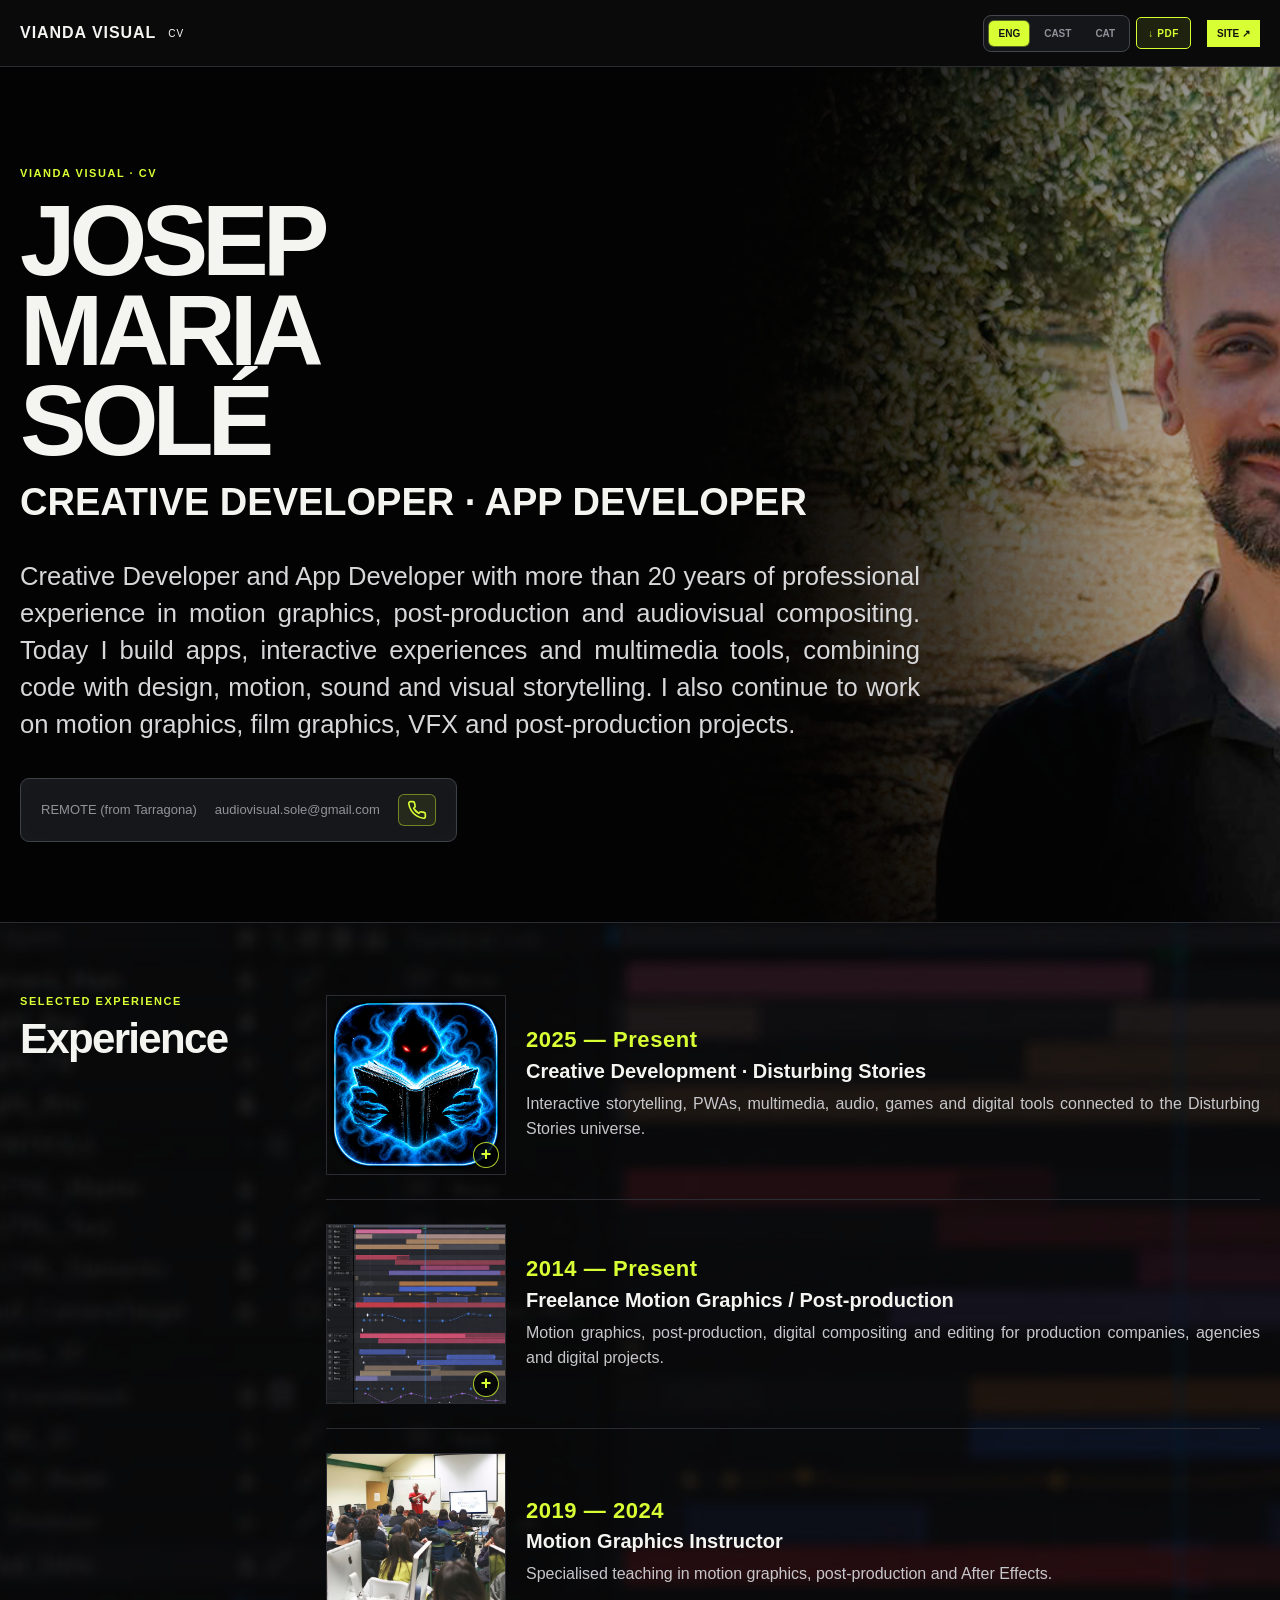
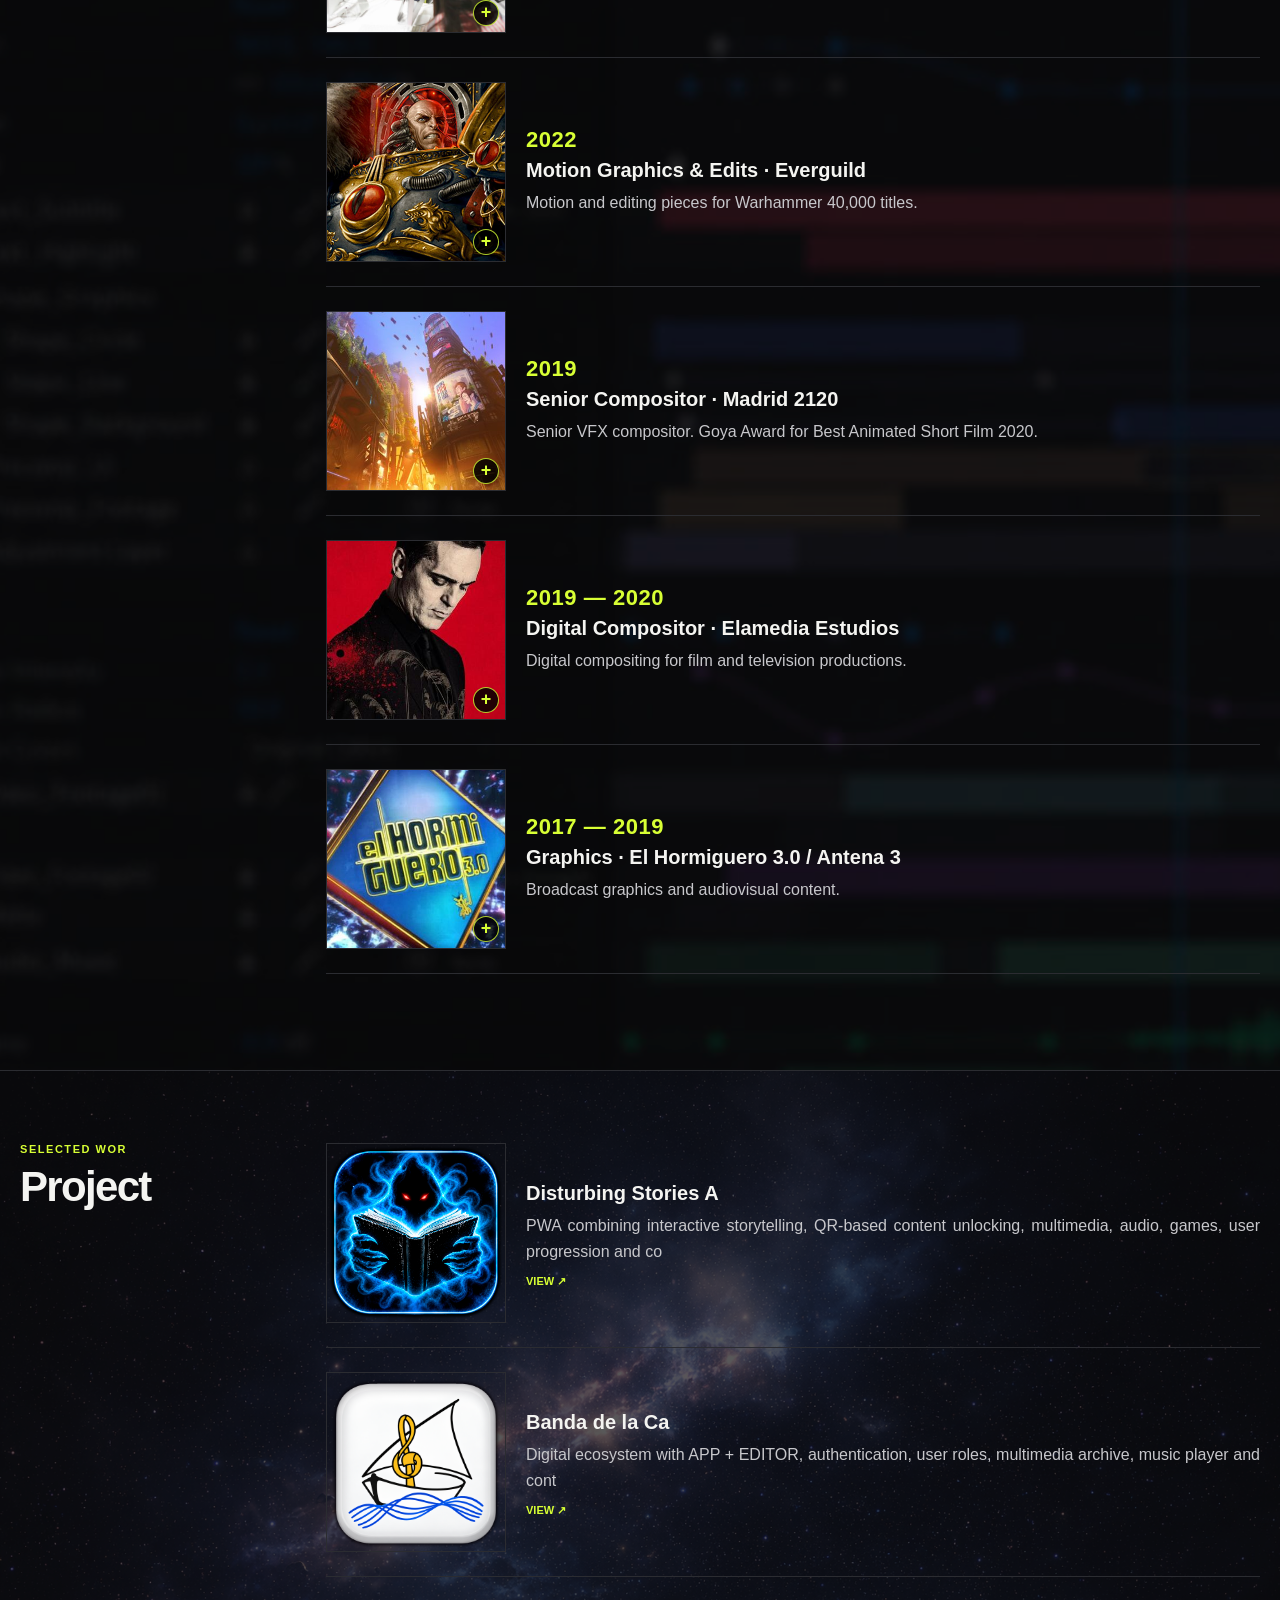
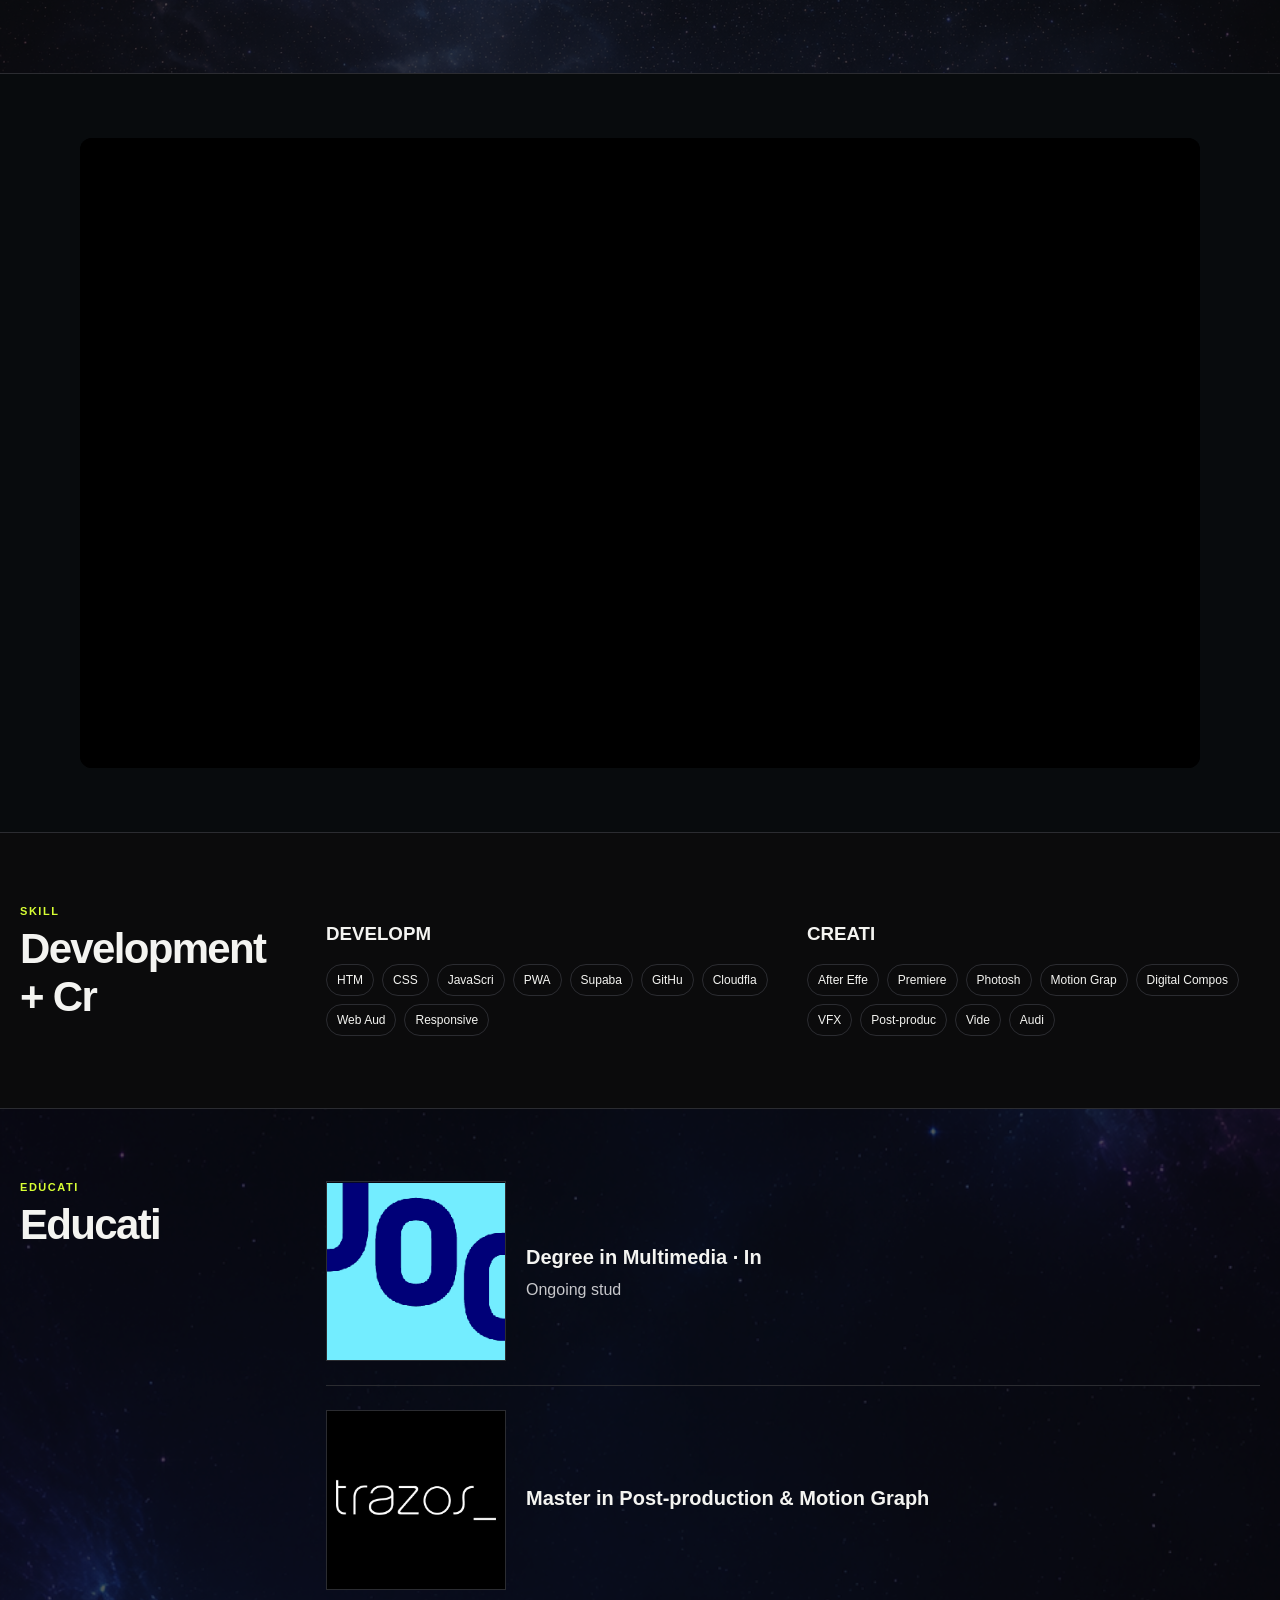
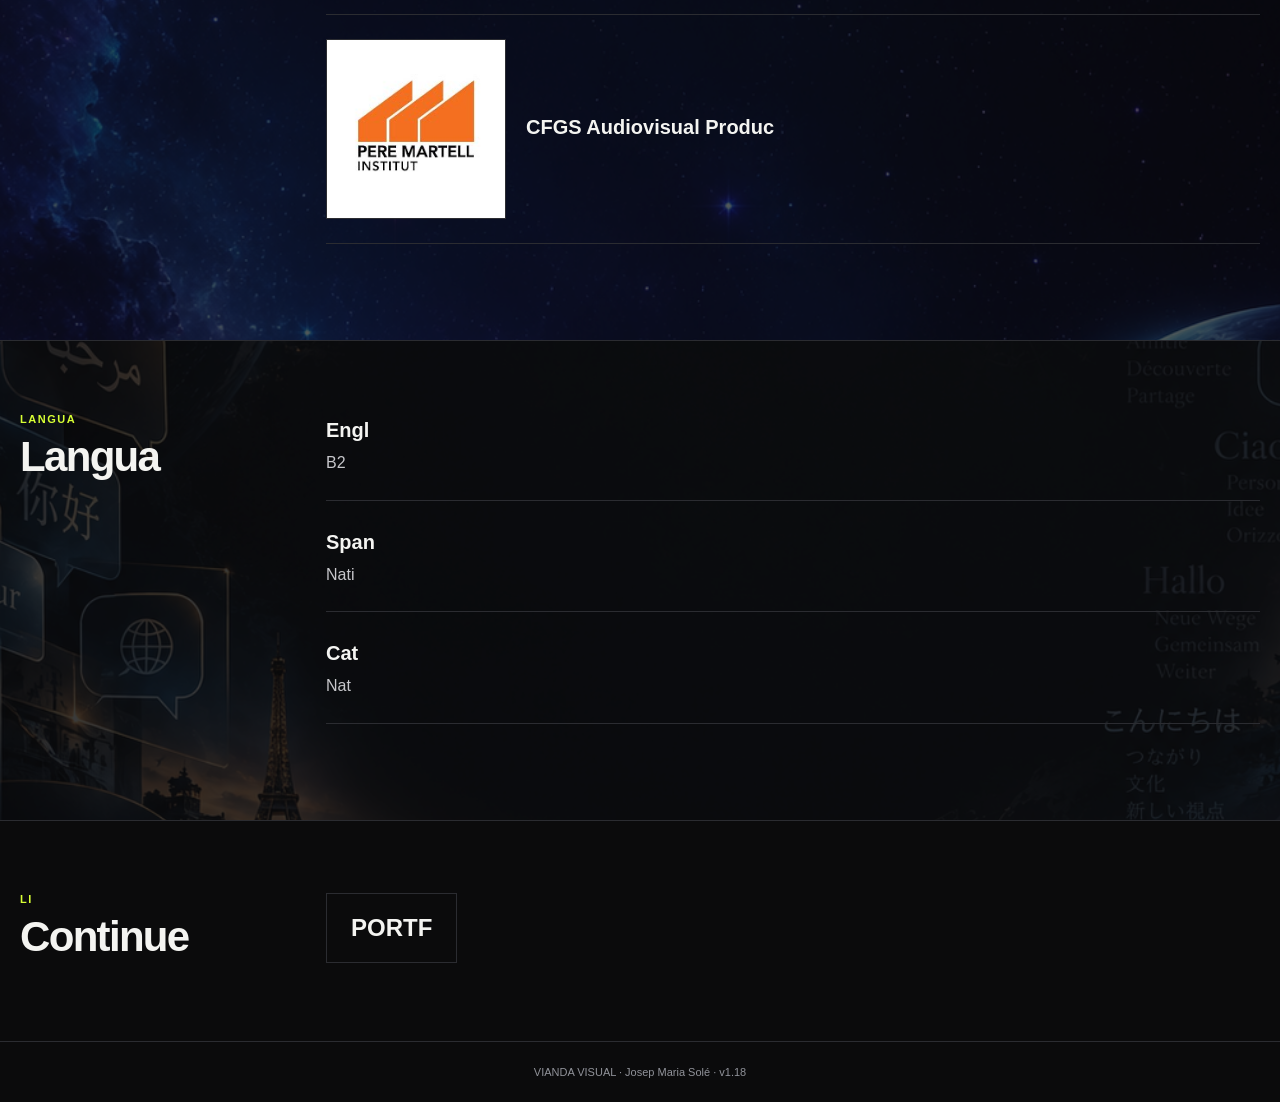
==== cv/index.html @ 43e627f5 "Publish VIANDA VISUAL v1.3" ====
<!doctype html>
<html lang="en">
<head>
<meta charset="utf-8"><meta name="viewport" content="width=device-width,initial-scale=1">
<link rel="icon" href="favicon.ico" type="image/x-icon">
<title>CV · Josep Maria Solé · Vianda Visual</title>
<meta name="robots" content="noindex,nofollow">
<link rel="stylesheet" href="styles.css?v=1.183">
<style>footer .wrap{text-align:center!important;justify-content:center!important;width:100%}</style></head>
<body>
<header><div class="wrap cvnav"><div class="cvbrand"><strong>VIANDA VISUAL</strong><span>CV</span></div>
<div class="cvnavright"><div class="langswitch" role="group" aria-label="CV language"><button data-lang="eng">ENG</button><button data-lang="cast">CAST</button><button data-lang="cat">CAT</button></div><button type="button" class="pdf-download" id="downloadPdf" aria-label="Download CV as PDF">↓ PDF</button><a href="../" class="portfolio-link" id="portfolioLink">SITE ↗</a></div></div></header>
<main id="cvroot"></main>
<footer><div class="wrap">VIANDA VISUAL · Josep Maria Solé · v1.18</div></footer>
<script>window.VV_PUBLIC_BUILD=true;window.VV_PUBLIC_PREFIX="../";window.VV_PUBLISHED_ASSETS={"vv-image-disturbing-stories-app": "media/vv-image-disturbing-stories-app.png", "vv-image-project-1790260152347": "media/vv-image-project-1790260152347.png", "vv-image-project-1790260160814": "media/vv-image-project-1790260160814.png", "vv-item-disturbing-player": "media/vv-item-disturbing-player.png", "vv-image-banda-de-la-cala": "media/vv-image-banda-de-la-cala.png", "vv-image-project-1790260161949": "media/vv-image-project-1790260161949.png", "vv-item-project-1790276486719": "media/vv-item-project-1790276486719.png", "vv-item-project-1790276487764": "media/vv-item-project-1790276487764.png", "vv-image-lab-01": "media/vv-image-lab-01.jpg", "vv-bg-projects": "media/vv-bg-projects.png", "vv-bg-lab": "media/vv-bg-lab.png", "vv-site-bg-audiovisual": "media/vv-site-bg-audiovisual.jpg", "vv-site-bg-about": "media/vv-site-bg-about.jpg", "vv-bg-skills": "media/vv-bg-skills.jpg", "vv-site-bg-contact": "media/vv-site-bg-contact.png", "vv-site-bg-home": "media/vv-site-bg-home.webm", "vv-item-cv-experience-1": "media/vv-item-cv-experience-1.png", "vv-cv-experience-loop-cv-experience-1": "media/vv-cv-experience-loop-cv-experience-1.webm", "vv-item-cv-experience-2": "media/vv-item-cv-experience-2.png", "vv-cv-experience-loop-cv-experience-2": "media/vv-cv-experience-loop-cv-experience-2.webm", "vv-item-cv-experience-3": "media/vv-item-cv-experience-3.jpg", "vv-cv-experience-loop-cv-experience-3": "media/vv-cv-experience-loop-cv-experience-3.webm", "vv-item-cv-experience-4": "media/vv-item-cv-experience-4.jpg", "vv-cv-experience-loop-cv-experience-4": "media/vv-cv-experience-loop-cv-experience-4.webm", "vv-item-cv-experience-5": "media/vv-item-cv-experience-5.jpg", "vv-cv-experience-loop-cv-experience-5": "media/vv-cv-experience-loop-cv-experience-5.webm", "vv-item-cv-experience-6": "media/vv-item-cv-experience-6.jpg", "vv-cv-experience-loop-cv-experience-6": "media/vv-cv-experience-loop-cv-experience-6.webm", "vv-item-cv-experience-7": "media/vv-item-cv-experience-7.jpg", "vv-cv-experience-loop-cv-experience-7": "media/vv-cv-experience-loop-cv-experience-7.webm", "vv-item-cv-projects-1": "media/vv-item-cv-projects-1.png", "vv-item-cv-projects-2": "media/vv-item-cv-projects-2.png", "vv-item-cv-education-1": "media/vv-item-cv-education-1.png", "vv-item-cv-education-2": "media/vv-item-cv-education-2.png", "vv-item-cv-education-3": "media/vv-item-cv-education-3.jpg", "vv-cv-bg-hero": "media/vv-cv-bg-hero.jpg", "vv-cv-bg-experience": "media/vv-cv-bg-experience.jpg", "vv-cv-bg-projects": "media/vv-cv-bg-projects.png", "vv-cv-bg-education": "media/vv-cv-bg-education.png", "vv-cv-bg-languages": "media/vv-cv-bg-languages.png", "vv-cv-bg-heroMobile": "media/vv-cv-bg-heroMobile.jpg"};</script>
<script src="../shared/app.js?v=1.16"></script>
<script src="../shared/phone-analytics.js?v=1.16"></script>
<script src="pdf-print.js?v=1.18"></script>
<script>

function vvNormalizeModel(d){
  d.backgrounds=d.backgrounds||{};
  d.cv=d.cv||{};
  d.cv.ui=d.cv.ui||{};
  d.cv.backgrounds=d.cv.backgrounds||{};
  d.cv.experience=d.cv.experience||[];
  d.cv.projects=d.cv.projects||[];
  d.cv.education=d.cv.education||[];
  d.cv.languages=d.cv.languages||[];
  d.cv.skills=d.cv.skills||{development:[],creative:[]};
  d.cv.links=d.cv.links||{};
  for(const sid of ['hero','heroMobile','experience','projects','skills','education','languages','links']){
    d.cv.backgrounds[sid]=d.cv.backgrounds[sid]||{image:'',imageAssetId:'',overlay:.68,posX:50,posY:50};
  }
  for(const sid of ['home','projects','lab','audiovisual','about','skills','contact']){
    d.backgrounds[sid]=d.backgrounds[sid]||{image:'',imageAssetId:'',overlay:.62,posX:50,posY:50};
  }
  for(const group of ['experience','projects','education','languages']){
    (d.cv[group]||[]).forEach((item,i)=>{
      item.id=item.id||`cv-${group}-${i+1}`;
      if(item.image==null)item.image='';
      if(item.imageAssetId==null)item.imageAssetId='';
      if(item.imagePosX==null)item.imagePosX=50;
      if(item.imagePosY==null)item.imagePosY=50;
      if(item.video==null)item.video='';
    });
  }
  return d;
}

(async()=>{
 const d=vvNormalizeModel(await vvLoad()), c=d.cv;
 let lang=vvPageLanguage();
 await vvPrepareBackgrounds(c.backgrounds||{});
 await vvPrepareShowreels(c.showreels||[]);
 for(const group of ['experience','projects','education','languages']) await vvPrepareMedia(c[group]||[]);
 for(const entry of c.experience){entry._loopSrc=await vvResolveAsset(entry.loopVideoAssetId, '');}
 const root=document.getElementById('cvroot');
 function T(v){return vvText(v,lang)}
 function orderedLanguages(){
   const list=[...(c.languages||[])];
   const expected={eng:['english','inglés','angles','anglès'],cast:['spanish','castellano','castellà','español'],cat:['catalan','catalán','català','catalan']};
   const wanted=expected[lang]||[];
   const normalize=v=>String(v||'').normalize('NFD').replace(/[\u0300-\u036f]/g,'').toLowerCase().trim();
   const index=list.findIndex(item=>{
     const names=typeof item.name==='object'?Object.values(item.name):[item.name];
     return names.some(name=>wanted.some(key=>normalize(name)===normalize(key)));
   });
   if(index>0)list.unshift(...list.splice(index,1));
   return list;
 }
 function itemMedia(x){
   const media=vvMedia(x,lang,'');
   const hasImage=!!(x._imageSrc||x.image);
   const video=x.video?`<a class="video-link" href="${vvEsc(x.video)}" target="_blank" rel="noopener">${vvEsc(T(c.ui.view_video))}</a>`:'';
   return hasImage?`<div class="cv-item-media">${media}${video}</div>`:(video?`<div class="cv-item-media empty-media">${video}</div>`:'');
 }
 function itemArticle(x,kind){
   const period=x.period?`<div class="period">${vvEsc(x.period)}</div>`:'';
   const level=x.level?`<p>${vvEsc(typeof x.level==='string'?x.level:T(x.level))}</p>`:'';
   const body=x.body&&T(x.body)?`<p>${vvEsc(T(x.body))}</p>`:'';
   const url=x.url?`<a class="inline-link" href="${vvEsc(x.url)}" target="_blank">${vvEsc(T(c.ui.view))}</a>`:'';
   if(kind==='experience-item'){
     const hasLoop=!!x._loopSrc;
     const icon=itemMedia(x);
     const toggle=hasLoop?`<button type="button" class="vv-experience-icon" aria-expanded="false" aria-label="${vvEsc(T(x.title||x.name))} · Toggle video" title="Show/hide video">${icon}</button>`:icon;
     return `<article class="cv-item vv-experience-item ${kind||''}"><div class="vv-experience-row">${toggle}<div class="cv-item-copy">${period}<h3>${vvEsc(T(x.title||x.name))}</h3>${body}${level}${url}</div></div>${hasLoop?`<div class="vv-experience-reveal"><div class="vv-experience-reveal-inner"><video playsinline muted loop preload="none" data-loop-src="${vvEsc(x._loopSrc)}" aria-label="${vvEsc(T(x.title||x.name))} video loop"></video></div></div>`:''}</article>`;
   }
   return `<article class="cv-item ${kind||''}">${itemMedia(x)}<div class="cv-item-copy">${period}<h3>${vvEsc(T(x.title||x.name))}</h3>${body}${level}${url}</div></article>`;
 }
 function section(id,bg,left,right){
   return `<section id="${id}">${vvSectionBackground(bg)}<div class="wrap grid section-content"><div>${left}</div><div>${right}</div></div></section>`;
 }
 let hasRendered=false;
 let phoneRevealed=false;
 const phoneLabels={eng:"Show phone number",cast:"Mostrar número de teléfono",cat:"Mostra el número de telèfon"};
 document.getElementById('downloadPdf').addEventListener('click',()=>{
   // Open synchronously to avoid popup blockers. The print document is built from
   // the very same model and language used for the live CV.
   const win=window.open('','_blank');
   if(!win){alert('Permite las ventanas emergentes para guardar tu CV como PDF.');return;}
   try{ vvOpenPrintableCV(win,c,lang); }catch(err){win.close();console.error(err);alert('No se pudo preparar el PDF: '+err.message);}
 });
 function render(){
   document.documentElement.lang=lang==='eng'?'en':lang==='cast'?'es':'ca';
   document.querySelectorAll('[data-lang]').forEach(b=>{const active=b.dataset.lang===lang;b.classList.toggle('active',active);b.setAttribute('aria-pressed',String(active));});
   document.getElementById('portfolioLink').textContent='SITE ↗';

   root.innerHTML=
   `<section class="hero"><div class="cv-hero-desktop-bg">${vvSectionBackground(c.backgrounds?.hero)}</div>${c.backgrounds?.heroMobile && (c.backgrounds.heroMobile._imageSrc||c.backgrounds.heroMobile.image)?`<div class="cv-hero-mobile-bg">${vvSectionBackground(c.backgrounds.heroMobile)}</div>`:""}<div class="wrap section-content">
      <div class="cv-kicker">VIANDA VISUAL · ${vvEsc(T(c.ui.cv_label))}</div>
      <h1>${vvEsc(c.profile.name)}</h1><div class="role">${vvEsc(T(c.profile.role))}</div>
      <p class="summary">${vvEsc(T(c.profile.summary))}</p>
      <div class="contactline contact-box"><span class="contact-location">${vvEsc(c.profile.location)}</span><a class="contact-email" href="mailto:${vvEsc(c.profile.email)}">${vvEsc(c.profile.email)}</a><button type="button" id="revealPhone" class="phone-reveal" aria-label="Show phone number" title="Show phone number"><svg class="vv-phone-icon" aria-hidden="true" viewBox="0 0 24 24" fill="none" stroke="currentColor" stroke-width="2" stroke-linecap="round" stroke-linejoin="round"><path d="M22 16.92v3a2 2 0 0 1-2.18 2A19.79 19.79 0 0 1 11.19 18.81a19.5 19.5 0 0 1-6-6A19.79 19.79 0 0 1 2.09 4.18 2 2 0 0 1 4.08 2h3a2 2 0 0 1 2 1.72c.12.96.34 1.91.65 2.81a2 2 0 0 1-.45 2.11L8.01 9.91a16 16 0 0 0 6.08 6.08l1.27-1.27a2 2 0 0 1 2.11-.45c.9.31 1.85.53 2.81.65A2 2 0 0 1 22 16.92Z"/></svg></button></div>
   </div></section>`+
   section('experience',c.backgrounds?.experience,
     `<div class="eyebrow">${vvEsc(T(c.ui.experience_eyebrow))}</div><h2>${vvEsc(T(c.ui.experience_title))}</h2>`,
     `<div class="timeline">${c.experience.map(x=>itemArticle(x,'experience-item')).join('')}</div>`)+
   section('projects',c.backgrounds?.projects,
     `<div class="eyebrow">${vvEsc(T(c.ui.projects_eyebrow))}</div><h2>${vvEsc(T(c.ui.projects_title))}</h2>`,
     `<div class="projectlist">${c.projects.map(x=>itemArticle(x,'project-item')).join('')}</div>`)+
   section('skills',c.backgrounds?.skills,
     `<div class="eyebrow">${vvEsc(T(c.ui.skills_eyebrow))}</div><h2>${vvEsc(T(c.ui.skills_title))}</h2>`,
     `<div class="skills"><div><h3>${vvEsc(T(c.ui.development))}</h3><div class="pills">${c.skills.development.map(x=>`<span>${vvEsc(T(x))}</span>`).join('')}</div></div>
      <div><h3>${vvEsc(T(c.ui.creative))}</h3><div class="pills">${c.skills.creative.map(x=>`<span>${vvEsc(T(x))}</span>`).join('')}</div></div></div>`)+
   section('education',c.backgrounds?.education,
     `<div class="eyebrow">${vvEsc(T(c.ui.education_eyebrow))}</div><h2>${vvEsc(T(c.ui.education_title))}</h2>`,
     `<div class="simplelist">${c.education.map(x=>itemArticle(x,'education-item')).join('')}</div>`)+
   section('languages',c.backgrounds?.languages,
     `<div class="eyebrow">${vvEsc(T(c.ui.languages_eyebrow))}</div><h2>${vvEsc(T(c.ui.languages_title))}</h2>`,
     `<div class="simplelist">${orderedLanguages().map(x=>itemArticle(x,'language-item')).join('')}</div>`)+
   section('links',c.backgrounds?.links,
     `<div class="eyebrow">${vvEsc(T(c.ui.links_eyebrow))}</div><h2>${vvEsc(T(c.ui.links_title))}</h2>`,
     `<div class="links"><a class="bottom-portfolio" href="../">${vvEsc(T(c.ui.portfolio))}</a>${Object.entries(c.links).filter(([k,v])=>k!=='portfolio'&&v).map(([k,v])=>`<a href="${vvEsc(v)}" target="_blank">${k.toUpperCase()} ↗</a>`).join('')}</div>`);
   for(const id of ['hero','experience','projects','skills','education','languages','links']){
     const anchor=id==='hero'?root.querySelector('.hero'):document.getElementById(id);
     if(anchor)anchor.insertAdjacentHTML('afterend',vvShowreelsAfter(c.showreels||[],id));
   }
   root.querySelectorAll('.vv-experience-icon').forEach(button=>{
     const article=button.closest('.vv-experience-item');
     const video=article.querySelector('.vv-experience-reveal video');
     button.addEventListener('click',()=>{
       const opened=article.classList.toggle('is-open');
       button.setAttribute('aria-expanded',String(opened));
       if(opened){
         if(!video.getAttribute('src'))video.src=video.dataset.loopSrc;
         video.play().catch(()=>{});
       }else{video.pause();video.currentTime=0;}
     });
   });
   const reveal=document.getElementById('revealPhone');
   if(reveal){
     if(phoneRevealed){reveal.textContent=c.profile.phone||'';reveal.classList.add('revealed');reveal.setAttribute('aria-label',c.profile.phone||'');}
     else {
       reveal.setAttribute('aria-label',phoneLabels[lang]);reveal.title=phoneLabels[lang];
       reveal.addEventListener('click',()=>{
         if(phoneRevealed)return;
         phoneRevealed=true;
         reveal.textContent=c.profile.phone||'';
         reveal.classList.add('revealed');
         reveal.setAttribute('aria-label',c.profile.phone||'');
         reveal.removeAttribute('title');
         vvPhoneTrackReveal();
       },{once:true});
     }
   }
   if(!hasRendered){hasRendered=true;vvTypeText(document.body);}
 }
 document.querySelectorAll('[data-lang]').forEach(b=>b.onclick=()=>{if(lang===b.dataset.lang)return;vvStopTyping();lang=b.dataset.lang;vvSetLang(lang);vvUpdateLanguageURL(lang);render()});
 window.addEventListener('popstate',()=>{const next=vvPageLanguage();if(next!==lang){vvStopTyping();lang=next;render()}});
 render();
})();
</script></body></html>
---- cv/styles.css ----
:root{--bg:#0b0b0c;--panel:#131416;--ink:#f4f4f1;--muted:#91939a;--line:#2b2c31;--accent:#d8ff34;--max:1160px}*{box-sizing:border-box}html{scroll-behavior:smooth}body{margin:0;background:var(--bg);color:var(--ink);font-family:Inter,Arial,sans-serif}a{color:inherit;text-decoration:none}.wrap{width:min(calc(100% - 40px),var(--max));margin:auto}header{position:sticky;top:0;z-index:20;background:rgba(11,11,12,.9);backdrop-filter:blur(12px);border-bottom:1px solid var(--line)}.cvnav{height:66px;display:flex;align-items:center;justify-content:space-between}.cvbrand{display:flex;gap:12px;align-items:center;letter-spacing:.06em}.cvbrand span{font-size:10px;color:#fff}.cvnavright,.langswitch{display:flex;align-items:center;gap:6px}.langswitch button{background:none;border:0;color:var(--muted);font-size:10px;font-weight:800;cursor:pointer}.langswitch button.active{color:#fff}.portfolio-link{margin-left:10px;background:var(--accent);color:#111;padding:8px 10px;font-size:10px;font-weight:900}.hero{padding:100px 0 80px;border-bottom:1px solid var(--line)}.cv-kicker,.eyebrow{color:var(--accent);font-size:11px;font-weight:800;letter-spacing:.14em}h1{font-size:clamp(48px,8vw,100px);line-height:.9;letter-spacing:-.06em;margin:16px 0}.role{font-size:clamp(20px,3vw,38px);font-weight:800}.summary{max-width:900px;font-size:clamp(18px,2vw,26px);line-height:1.45;color:#d7d7da;margin:34px 0}.contactline{display:flex;flex-wrap:wrap;gap:18px;color:var(--muted);font-size:13px}section{padding:72px 0;border-bottom:1px solid var(--line)}.grid{display:grid;grid-template-columns:.8fr 2fr;gap:50px}h2{font-size:42px;letter-spacing:-.04em;margin:8px 0}.timeline article,.projectlist article,.simplelist article{padding:0 0 24px;margin-bottom:24px;border-bottom:1px solid var(--line)}.period{color:var(--accent);font-size:11px;font-weight:800}.timeline h3,.projectlist h3,.simplelist h3{font-size:20px;margin:8px 0}.timeline p,.projectlist p,.simplelist p{color:#c7c7cb;line-height:1.6;margin:0}.skills{display:grid;grid-template-columns:1fr 1fr;gap:28px}.pills{display:flex;flex-wrap:wrap;gap:8px}.pills span{border:1px solid var(--line);padding:8px 10px;border-radius:999px;font-size:12px}.links{display:flex;gap:10px;flex-wrap:wrap}.links a{border:1px solid var(--line);padding:12px 14px;font-size:12px}.last{border-bottom:0}footer{padding:24px 0;color:var(--muted);font-size:11px}@media(max-width:760px){.wrap{width:min(calc(100% - 24px),var(--max))}.grid{grid-template-columns:1fr}.skills{grid-template-columns:1fr}.hero{padding:72px 0 52px}.cvbrand span{display:none}}

section{position:relative;isolation:isolate;overflow:hidden}
.section-content{position:relative;z-index:2}
.section-bg{position:absolute;inset:0;z-index:0;overflow:hidden;pointer-events:none}
.section-bg img{position:absolute;inset:0;width:100%;height:100%;object-fit:cover;display:block}
.section-bg-overlay{position:absolute;inset:0;display:block;background:#0b0b0c}
.cv-item{display:grid;grid-template-columns:minmax(110px,24%) 1fr;gap:20px;align-items:stretch;padding:0 0 24px;margin-bottom:24px;border-bottom:1px solid var(--line)}
.cv-item-media{position:relative;width:100%;min-width:0}
.cv-item-media>img,.cv-item-media>.media-placeholder{width:100%;aspect-ratio:1/1;height:auto;object-fit:cover;display:grid;place-items:center;background:#111;border:1px solid var(--line)}
.cv-item-media .video-link{display:block;margin-top:8px;padding:8px 10px;border:1px solid var(--line);font-size:10px;font-weight:800;text-align:center}
.cv-item-copy{min-width:0;align-self:center}
.cv-item-copy h3{margin-top:6px}
.cv-item-copy p{color:#c7c7cb;line-height:1.6}
.inline-link{display:inline-block;margin-top:10px;font-size:11px;font-weight:800;color:var(--accent)}
.empty-media{display:flex;align-items:flex-start}
.empty-media .video-link{width:100%;margin-top:0}
@media(max-width:760px){.cv-item{grid-template-columns:92px 1fr;gap:14px}.cv-item-media .video-link{font-size:9px;padding:6px}}

/* v0.23 wider CV content */
:root{--max:1480px}
.grid{grid-template-columns:minmax(190px,260px) minmax(0,1fr);gap:46px}
.grid>div:last-child{width:100%;min-width:0}
.timeline,.projectlist,.simplelist{width:100%}
.cv-item{width:100%;grid-template-columns:minmax(120px,180px) minmax(0,1fr)}
.cv-item-copy{width:100%;max-width:none}
.cv-item-media .vv-media-frame{width:100%;aspect-ratio:1/1;overflow:hidden;border:1px solid var(--line)}
.cv-item-media .vv-media-frame>img,.cv-item-media .vv-media-frame>.media-placeholder{width:100%;height:100%;object-fit:cover;display:grid;place-items:center}
.links .bottom-portfolio{font-size:24px;font-weight:900;padding:20px 24px}
[data-decode-bound="1"]{transition:opacity .15s ease}
@media(max-width:760px){
 .grid{grid-template-columns:1fr;gap:26px}
 .cv-item{grid-template-columns:96px minmax(0,1fr)}
 .links .bottom-portfolio{font-size:20px;padding:16px 20px}
}

/* v0.27 — CV contact strip and prose justification */
.contact-box{width:fit-content;max-width:100%;align-items:center;padding:15px 20px;border:1px solid #3c4248;border-radius:9px;background:rgba(24,27,31,.88);box-shadow:inset 0 0 20px rgba(255,255,255,.018)}
.contact-box span{overflow-wrap:anywhere}
.summary,.cv-item-copy p,.timeline p,.projectlist p,.simplelist p{text-align:justify;text-justify:inter-word;hyphens:auto}
@media(max-width:760px){.contact-box{width:100%;gap:12px;padding:13px 15px}}

/* v0.27: unmistakable selected locale, no animation */
.langswitch button.active,.langswitch button[aria-pressed="true"]{background:#d8ff34!important;color:#101318!important;border-radius:5px;font-weight:900;box-shadow:0 0 0 1px rgba(216,255,52,.35)}
.langswitch button:focus-visible{outline:2px solid #d8ff34;outline-offset:3px}

/* Preserve original-size CV hero asset; avoid filtered/downsampled CSS layers. */
.cvnavright .langswitch{display:flex;align-items:center;padding:5px;border:1px solid #43464c;border-radius:8px;background:rgba(22,24,28,.9)}
.cvnavright .langswitch button{padding:7px 9px;border-radius:5px}
.cvnavright .langswitch button.active{color:#101318}
.cvnavright{min-width:0;flex-wrap:wrap;justify-content:flex-end}
.cvnav{min-height:66px;height:auto;padding-top:8px;padding-bottom:8px;gap:12px}
.cvbrand{min-width:0;flex-wrap:wrap}
.cv-item-media img,.section-bg img{image-rendering:auto;backface-visibility:visible}
.hero .section-bg img{width:100%;height:100%;object-fit:cover;image-rendering:auto}

/* v1.2 */
.experience-item .period{font-size:22px;line-height:1.2;letter-spacing:.025em}
.phone-reveal{display:inline-flex;align-items:center;justify-content:center;min-height:32px;min-width:38px;border:1px solid rgba(216,255,52,.43);border-radius:6px;background:rgba(216,255,52,.08);color:var(--accent);padding:5px 8px;cursor:pointer;font-weight:800;font-size:13px;line-height:1.2}
.phone-reveal:hover,.phone-reveal:focus-visible{border-color:var(--accent);outline-offset:3px}
.phone-reveal.revealed{color:var(--ink);background:transparent;cursor:text;user-select:text}
.vv-phone-icon{height:20px;width:20px;flex:none}

/* v1.4 - PDF in header */
.pdf-download{border:1px solid #d8ff34;background:rgba(216,255,52,.10);color:#d8ff34;border-radius:5px;padding:8px 11px;min-height:32px;font:900 10px Inter,Arial,sans-serif;letter-spacing:.06em;cursor:pointer;white-space:nowrap}
.pdf-download:hover,.pdf-download:focus-visible{background:#d8ff34;color:#111;outline-offset:3px}
@media(max-width:760px){.pdf-download{padding:8px 9px}.portfolio-link{margin-left:0}}

/* v1.6: WebM decorative backgrounds */
.section-bg video{position:absolute;inset:0;width:100%;height:100%;object-fit:cover;pointer-events:none;display:block;}
@media(prefers-reduced-motion:reduce){.section-bg video{display:none;}}

/* v1.7: video-only sections; no titles or captions */
.vv-showreel-section{display:flex;justify-content:center;align-items:center;padding:clamp(22px,5vw,75px) 20px;min-height:auto!important;background:#080b0d}
.vv-showreel-box{width:min(100%,1120px);margin:auto;overflow:hidden;border-radius:12px;background:#000;line-height:0}
.vv-showreel-box video{width:100%;height:auto;aspect-ratio:16/9;object-fit:contain;display:block;background:#000}

/* v1.8 — Embedded YouTube showreels */
.vv-showreel-box iframe,.vv-showreel-box .vv-youtube-poster{display:block;width:100%;aspect-ratio:16/9;height:auto;border:0;background-color:#000}
.vv-showreel-box .vv-youtube-poster{cursor:pointer;background-size:cover;background-position:center;position:relative;padding:0}
.vv-youtube-play{display:grid;place-items:center;position:absolute;top:50%;left:50%;transform:translate(-50%,-50%);width:70px;height:49px;background:#e62117;color:white;border-radius:14px;font-size:25px;line-height:1;box-shadow:0 5px 18px #0008}
.vv-youtube-poster:hover .vv-youtube-play,.vv-youtube-poster:focus-visible .vv-youtube-play{background:#ff3329}


/* v1.10 — CV responsive refinements. Desktop styling intentionally unchanged. */
.cv-hero-desktop-bg,.cv-hero-mobile-bg{position:absolute;inset:0;pointer-events:none}
.cv-hero-mobile-bg{display:none}
@media(max-width:760px){
  .cv-hero-mobile-bg{display:block}
  .hero:has(.cv-hero-mobile-bg) .cv-hero-desktop-bg{display:none}
  .cvnav{display:flex;flex-direction:column;align-items:stretch;gap:8px;padding:10px 0 12px}
  .cvbrand{width:100%;justify-content:flex-start}
  .cvbrand strong{font-size:15px;letter-spacing:.025em;white-space:nowrap}
  .cvnavright{display:flex;flex-wrap:nowrap;align-items:stretch;justify-content:space-between;width:100%;gap:6px}
  .cvnavright .langswitch{flex:1 1 auto;min-width:0;justify-content:space-evenly;padding:3px;gap:1px}
  .cvnavright .langswitch button{padding:7px 5px;font-size:clamp(9px,2.5vw,12px);min-width:0}
  .pdf-download{flex:0 0 auto;padding:8px 9px;font-size:10px;min-height:36px}
  .portfolio-link{flex:0 0 auto;display:inline-flex;align-items:center;justify-content:center;margin:0;padding:8px 10px;font-size:11px;white-space:nowrap}
  .hero .role{font-size:clamp(10px,2.7vw,16px);letter-spacing:-.025em;line-height:1.25;white-space:nowrap}
  .hero .contact-box{display:flex;flex-wrap:nowrap;align-items:center;justify-content:space-between;gap:5px;width:100%;padding:11px 9px;font-size:clamp(8px,2.25vw,11px)}
  .hero .contact-box>span{white-space:nowrap;overflow:visible;overflow-wrap:normal;min-width:0}
  .hero .contact-box .phone-reveal{min-width:32px;min-height:32px;padding:5px;flex:0 0 auto}
  #languages .grid,#links .grid{text-align:center}
  #languages .grid>div,#links .grid>div{display:flex;flex-direction:column;align-items:center;width:100%}
  #languages .simplelist{width:100%}
  #languages .simplelist article{text-align:center}
  #languages .cv-item{justify-content:center;grid-template-columns:minmax(0,1fr);justify-items:center;gap:9px}
  #languages .cv-item-media{width:min(180px,70%)}
  #languages .cv-item-copy{text-align:center}
  #languages .cv-item-copy p{text-align:center}
  #links .links{justify-content:center;align-items:center;width:100%}
}

/* v1.11 — CV MOBILE only: centered brand and portrait crop, black hero background */
.contact-box .contact-email{color:inherit;text-decoration:none;white-space:nowrap}
.contact-box .contact-email:hover,.contact-box .contact-email:focus-visible{color:var(--accent);text-decoration:underline;text-underline-offset:3px}
@media(max-width:760px){
  .cvbrand{justify-content:center!important;text-align:center;width:100%}
  .cv-hero-desktop-bg{display:none!important}
  .hero{background:#000!important;isolation:isolate}
  .hero .wrap.section-content{position:relative;z-index:2}
  .hero .cv-hero-mobile-bg{display:block;position:absolute;inset:auto;right:5%;top:72px;width:35%;aspect-ratio:3/4;overflow:hidden;z-index:1;background:#000}
  .hero .cv-hero-mobile-bg .section-bg{position:absolute;inset:0;overflow:hidden}
  .hero .cv-hero-mobile-bg .section-bg img,
  .hero .cv-hero-mobile-bg .section-bg video{position:absolute;inset:0;width:100%;height:100%;object-fit:cover}
  .hero .contact-box .contact-email{flex:0 1 auto;min-width:0;overflow:hidden;text-overflow:ellipsis}
}


/* v1.12 — CV mobile composition; desktop remains unchanged */
@media(max-width:760px){
  /* Preserve author-defined hard line breaks, without HTML injection. */
  .hero h1{white-space:pre-line;overflow-wrap:break-word;max-width:100%;position:relative;z-index:2}
  .hero{padding-top:72px}
  /* Portrait aligned flush to the top/right edge directly below the sticky header. */
  .hero .cv-hero-mobile-bg{
    display:block;top:0;right:0;width:clamp(160px,39vw,290px);
    aspect-ratio:3/4;max-width:48%;z-index:1;
  }
  .hero .contact-box{
    display:grid;grid-template-columns:minmax(0,1fr) auto;
    grid-template-rows:auto auto;gap:6px 12px;align-items:center;
    padding:14px 15px;font-size:clamp(12px,3vw,15px);
  }
  .hero .contact-box>.contact-location{grid-column:1;grid-row:1;overflow-wrap:normal;white-space:normal}
  .hero .contact-box>.contact-email{grid-column:1;grid-row:2;white-space:normal;overflow-wrap:anywhere;overflow:visible;text-overflow:clip}
  .hero .contact-box>.phone-reveal{
    grid-column:2;grid-row:1 / span 2;align-self:stretch;
    min-height:62px;min-width:58px;padding:10px;
  }
  .hero .contact-box .vv-phone-icon{width:25px;height:25px}
  #projects .grid>div:first-child,#experience .grid>div:first-child{text-align:center;align-items:center}
  #skills .grid>div,#education .grid>div{text-align:center}
  #skills .skills{justify-items:center;text-align:center;width:100%}
  #skills .skills>div{width:100%;display:flex;flex-direction:column;align-items:center}
  #skills .pills{justify-content:center;width:100%}
  #education .simplelist{width:100%}
  #education .cv-item{justify-content:center;justify-items:center;grid-template-columns:1fr;text-align:center}
  #education .cv-item-media{max-width:180px}
  #education .cv-item-copy{text-align:center}
  #education .cv-item-copy p{text-align:center}
}

.hero h1{white-space:pre-line}


/* v1.13 — integrated animation set + mobile hero background update */
@keyframes vvGlitchLoop{
  0%,82%,100%{transform:translate3d(0,0,0);filter:none;opacity:1}
  83%{transform:translate3d(1px,-1px,0) skewX(.4deg);filter:hue-rotate(8deg) saturate(1.08)}
  84%{transform:translate3d(-2px,1px,0) skewX(-.7deg);filter:hue-rotate(-10deg) contrast(1.04)}
  85%{transform:translate3d(2px,0,0) skewX(.8deg);filter:brightness(1.12)}
  86%{transform:translate3d(-1px,0,0) skewX(-.35deg);filter:none}
}
@keyframes vvChromaLoop{
  0%,100%{text-shadow:0 0 0 rgba(0,255,255,0),0 0 0 rgba(255,0,110,0)}
  25%{text-shadow:.02em 0 0 rgba(0,240,255,.20),-.02em 0 0 rgba(255,0,110,.18)}
  50%{text-shadow:-.03em 0 0 rgba(0,240,255,.26),.03em 0 0 rgba(255,0,110,.22)}
  75%{text-shadow:.01em 0 0 rgba(0,240,255,.14),-.01em 0 0 rgba(255,0,110,.14)}
}
@keyframes vvSliceLoop{
  0%,86%,100%{transform:translate3d(0,0,0);clip-path:inset(0 0 0 0)}
  88%{transform:translate3d(1px,0,0);clip-path:inset(0 0 36% 0)}
  90%{transform:translate3d(-1px,0,0);clip-path:inset(24% 0 0 0)}
  92%{transform:translate3d(0,1px,0);clip-path:inset(0 0 0 0)}
}
.cvbrand strong{display:inline-block;animation:vvGlitchLoop 2s infinite steps(1,end);transform-origin:center}
.cv-kicker,h1,h2,h3,.role{animation:vvChromaLoop 2.5s infinite linear}
@media (prefers-reduced-motion:reduce){.cvbrand strong,.cv-kicker,h1,h2,h3,.role,.phone-reveal,.bottom-portfolio,.links a,.cv-item-media .vv-media-frame,.cv-item-media>img{animation:none!important}}

@media(max-width:760px){
  /* Use the mobile hero image across the whole profile area, like the marked zone. */
  .hero{background:#000!important;position:relative;overflow:hidden}
  .hero .cv-hero-mobile-bg{display:block!important;position:absolute;inset:0!important;top:0!important;right:0!important;width:100%!important;max-width:none!important;aspect-ratio:auto!important;z-index:1;background:#000}
  .hero .cv-hero-mobile-bg .section-bg,
  .hero .cv-hero-mobile-bg .section-bg img,
  .hero .cv-hero-mobile-bg .section-bg video{position:absolute;inset:0;width:100%;height:100%;object-fit:cover}
  .hero .wrap.section-content{position:relative;z-index:2}
}

/* v1.15 — experience icon-only reveal; videos load only on interaction */
.vv-experience-item{display:block;width:100%}
.vv-experience-row{display:grid;grid-template-columns:minmax(120px,180px) minmax(0,1fr);gap:20px;align-items:stretch}
.vv-experience-icon{display:block;width:100%;min-width:0;border:0;background:none;color:inherit;cursor:pointer;padding:0;text-align:left;position:relative;align-self:start}
.vv-experience-icon .cv-item-media{width:100%}
.vv-experience-icon .cv-item-media .vv-media-frame{width:100%}
.vv-experience-icon:focus-visible{outline:3px solid var(--accent);outline-offset:3px}
.vv-experience-icon:after{content:'+';position:absolute;bottom:7px;right:7px;border-radius:50%;border:1px solid rgba(216,255,52,.8);background:rgba(0,0,0,.83);color:var(--accent);width:24px;height:24px;display:grid;place-items:center;font:700 18px Arial;pointer-events:none}
.vv-experience-item.is-open .vv-experience-icon:after{content:'−'}
.vv-experience-reveal{display:grid;grid-template-rows:0fr;opacity:0;visibility:hidden;transition:grid-template-rows .42s cubic-bezier(.2,.75,.25,1),opacity .32s,visibility .42s}
.vv-experience-item.is-open .vv-experience-reveal{grid-template-rows:1fr;opacity:1;visibility:visible}
.vv-experience-reveal-inner{overflow:hidden;min-height:0;width:min(100%,360px);}
.vv-experience-reveal video{display:block;width:100%;height:auto;aspect-ratio:16/9;object-fit:contain;background:#000;margin-top:14px;border:1px solid var(--line);border-radius:6px}
@media(max-width:760px){
 .vv-experience-row{grid-template-columns:96px minmax(0,1fr);gap:14px}
 .vv-experience-reveal-inner{width:100%;max-width:none}
 .vv-experience-reveal video{margin-top:12px}
}
@media(prefers-reduced-motion:reduce){.vv-experience-reveal{transition:none}}
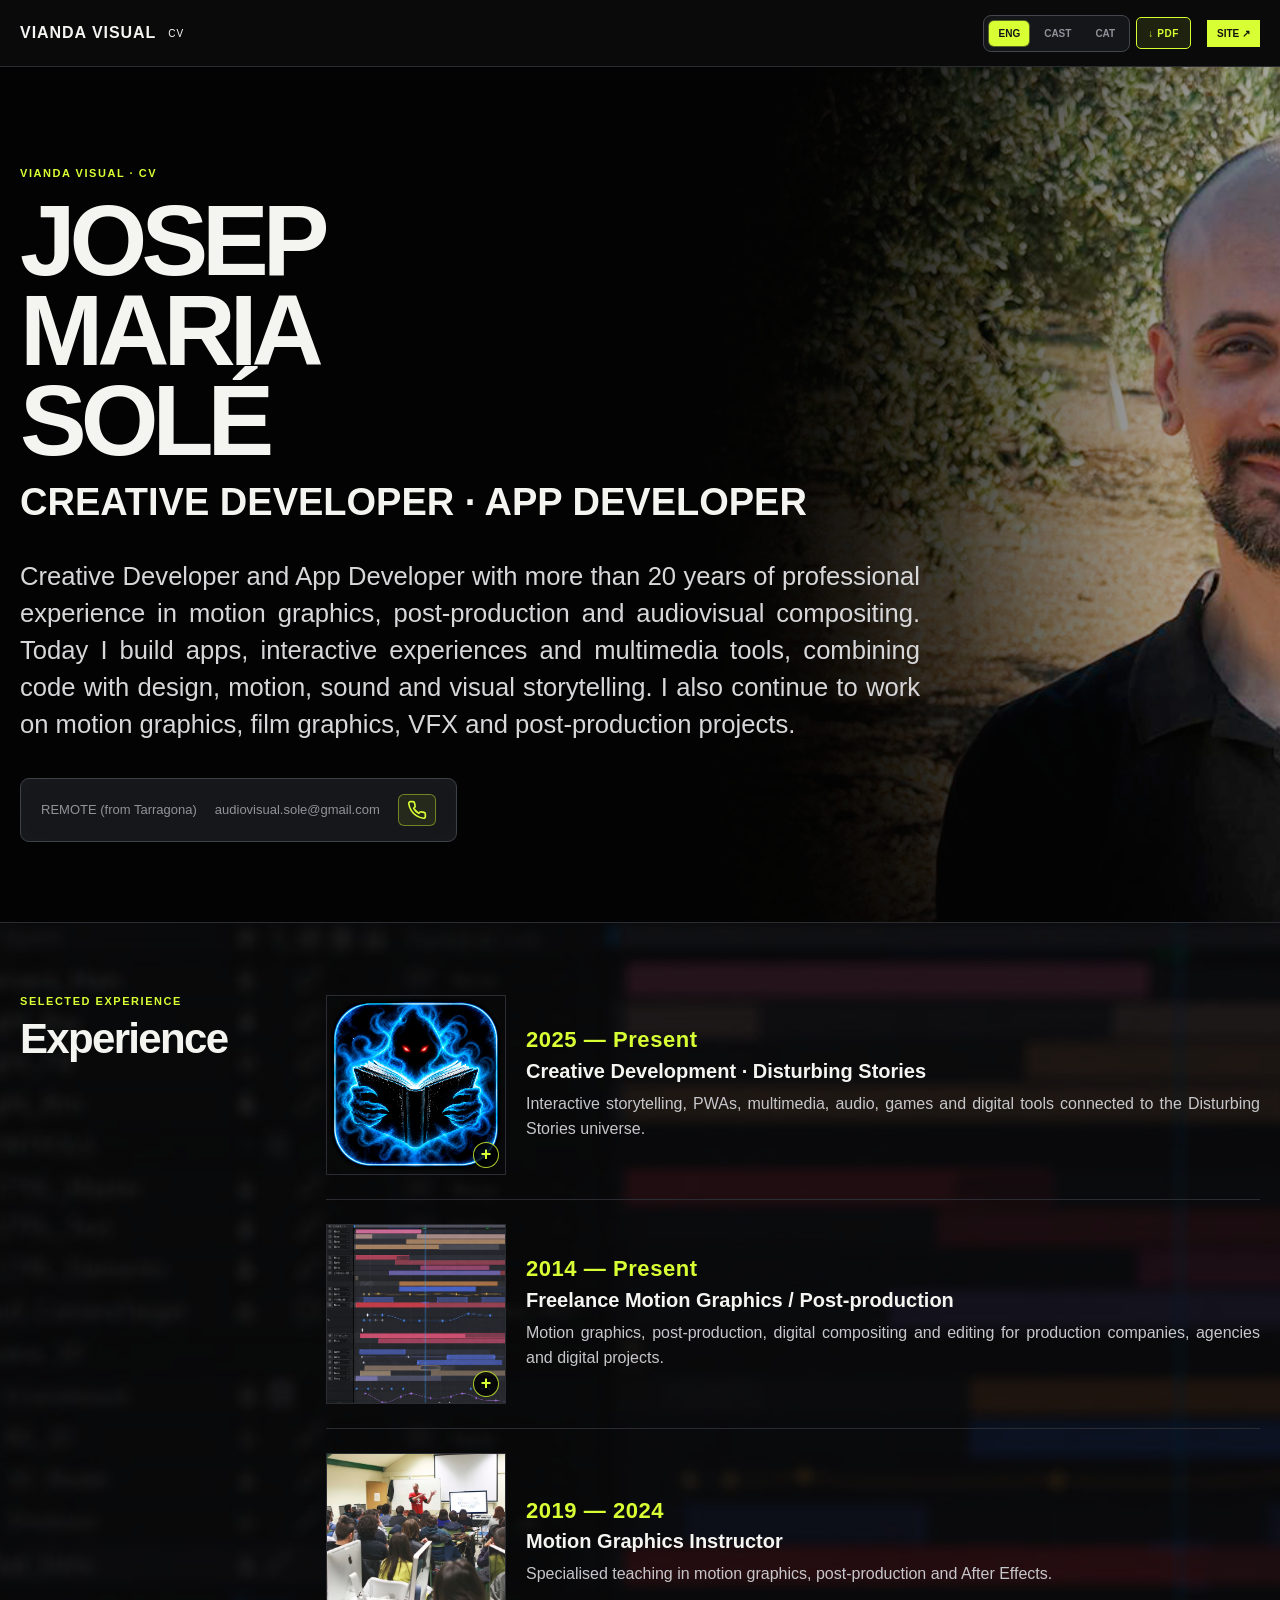
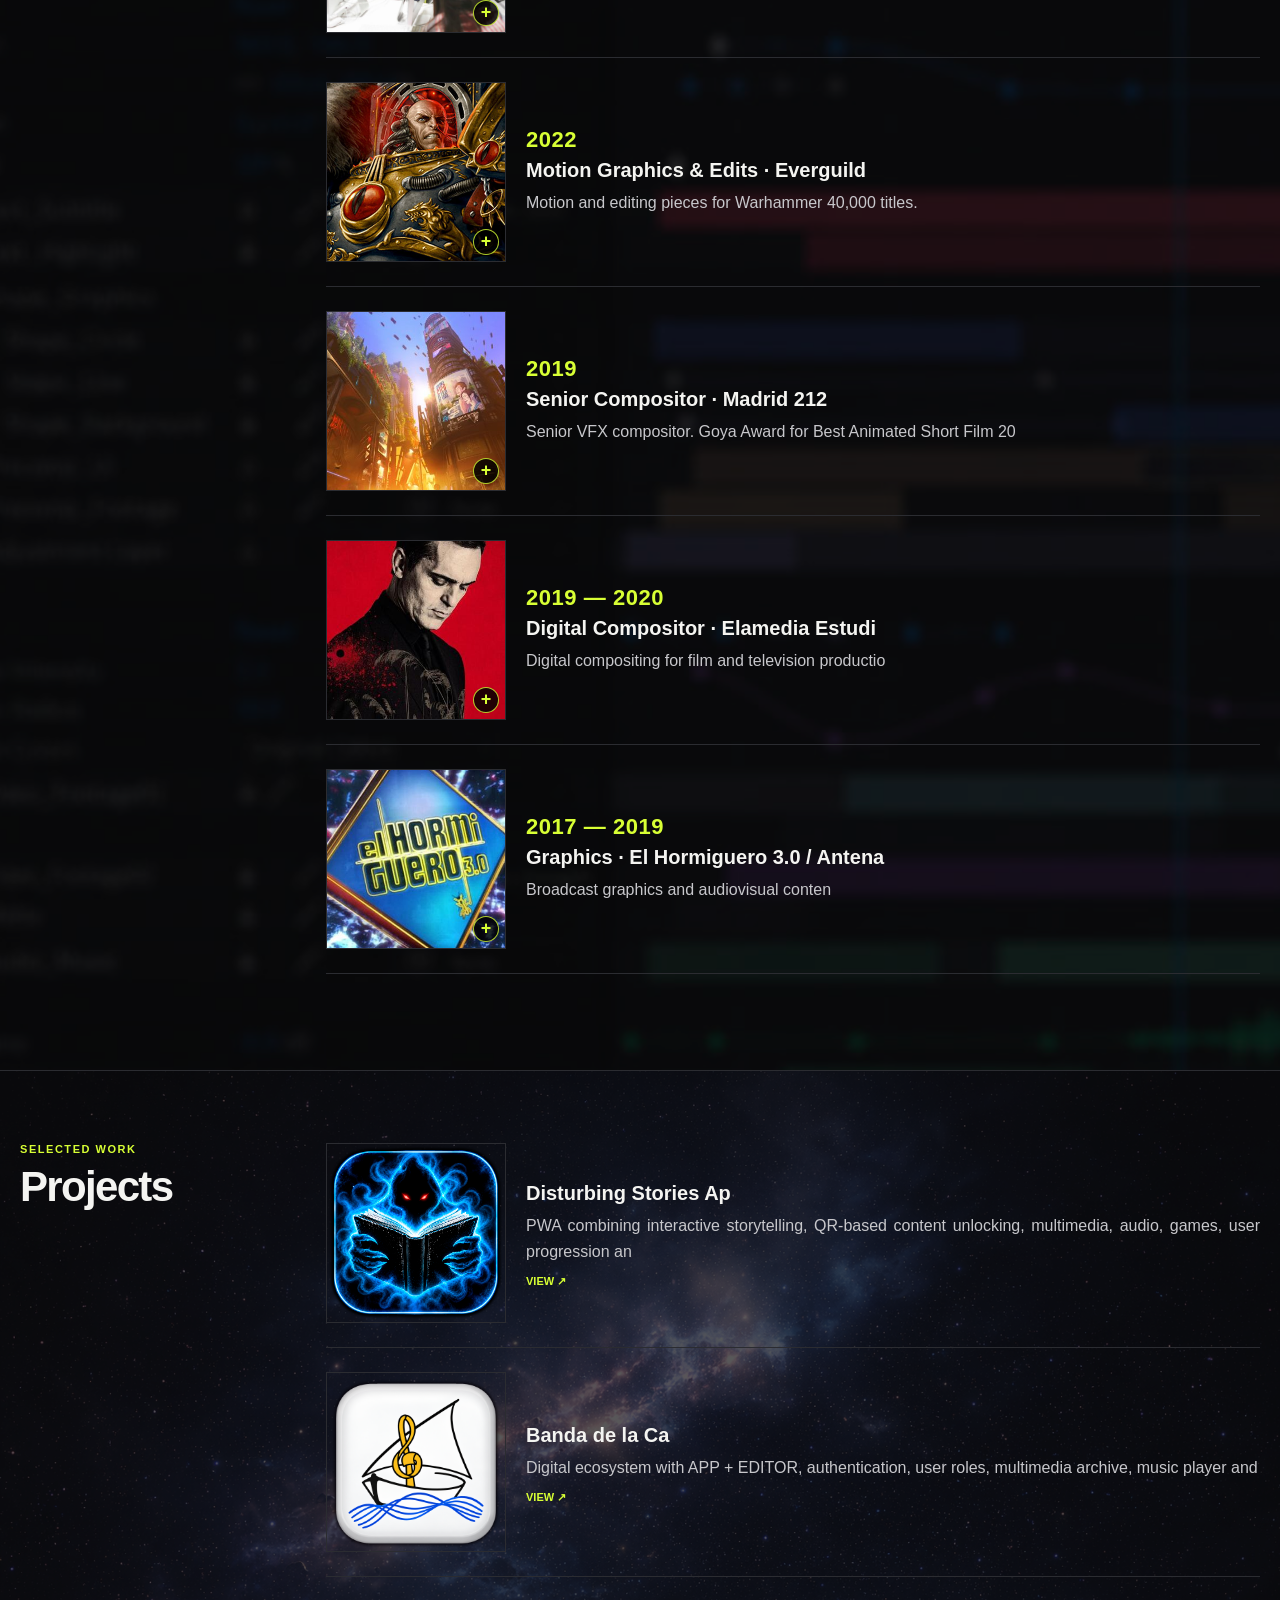
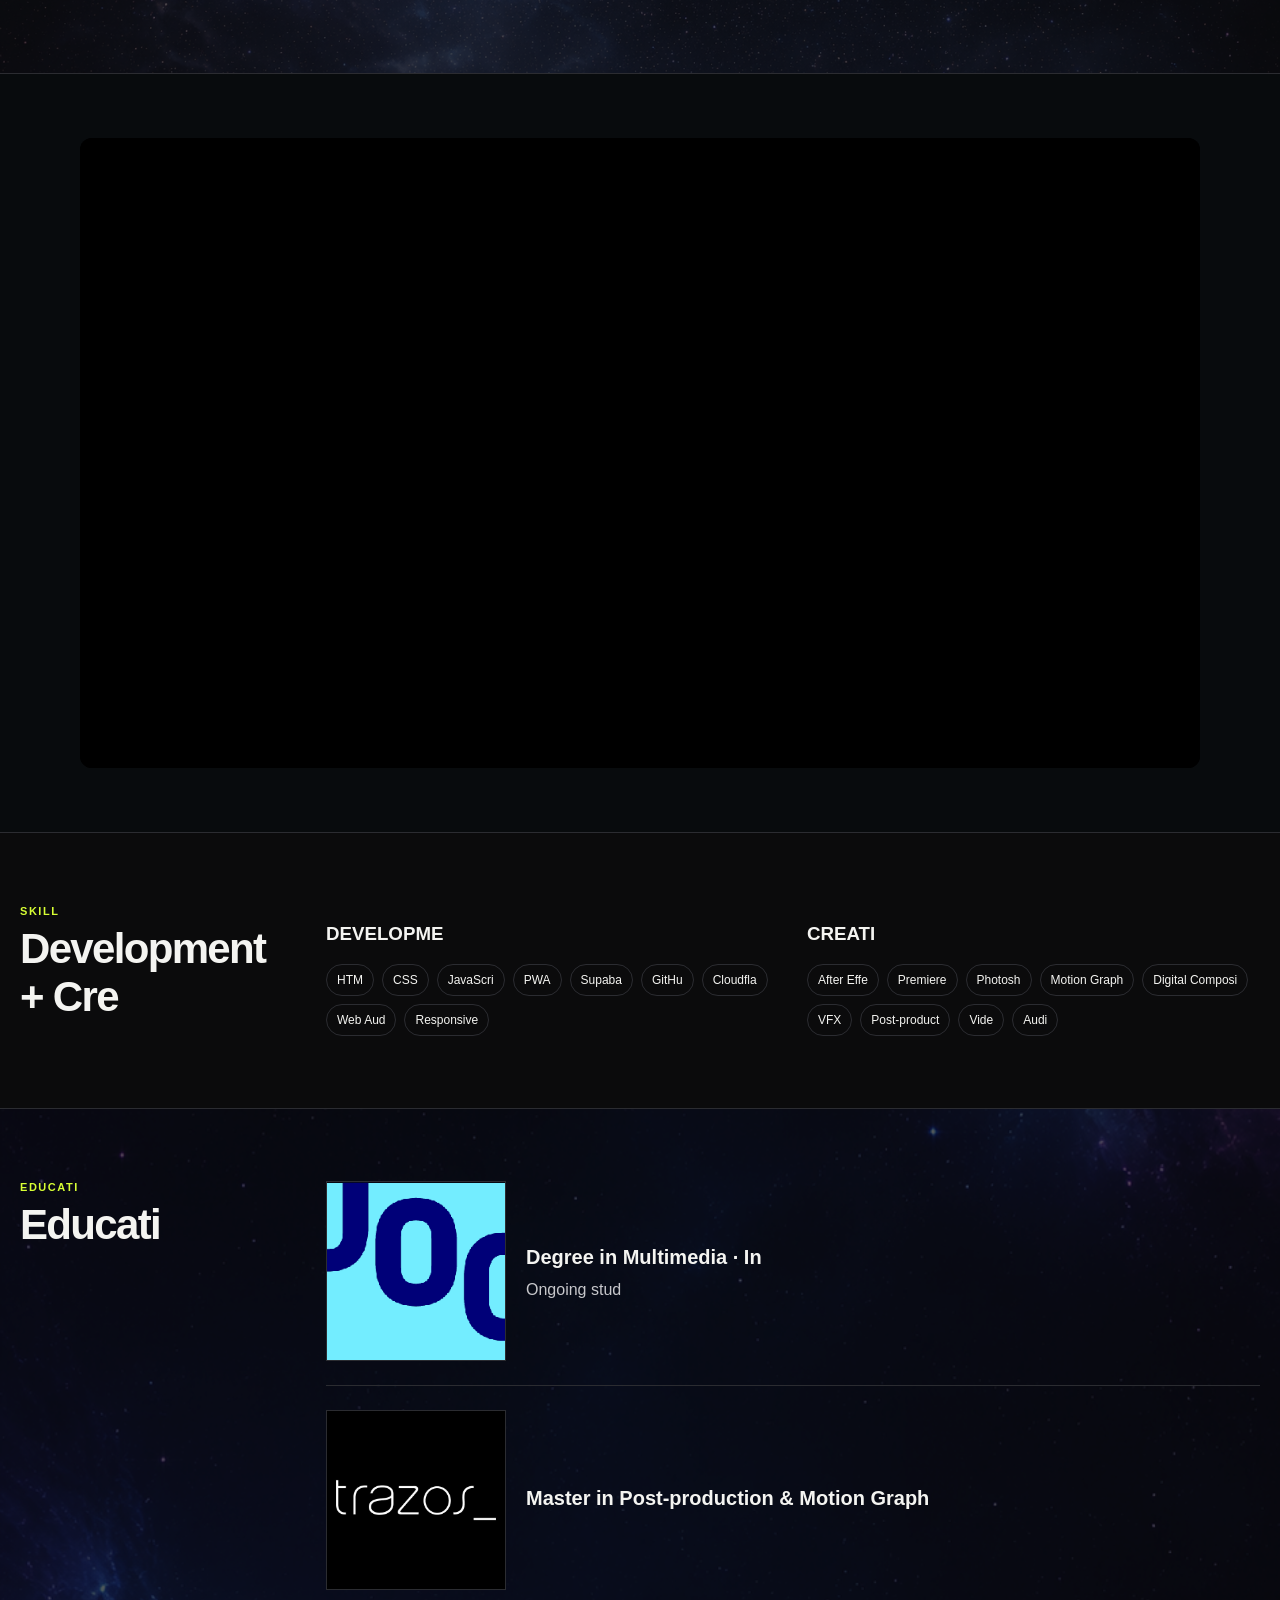
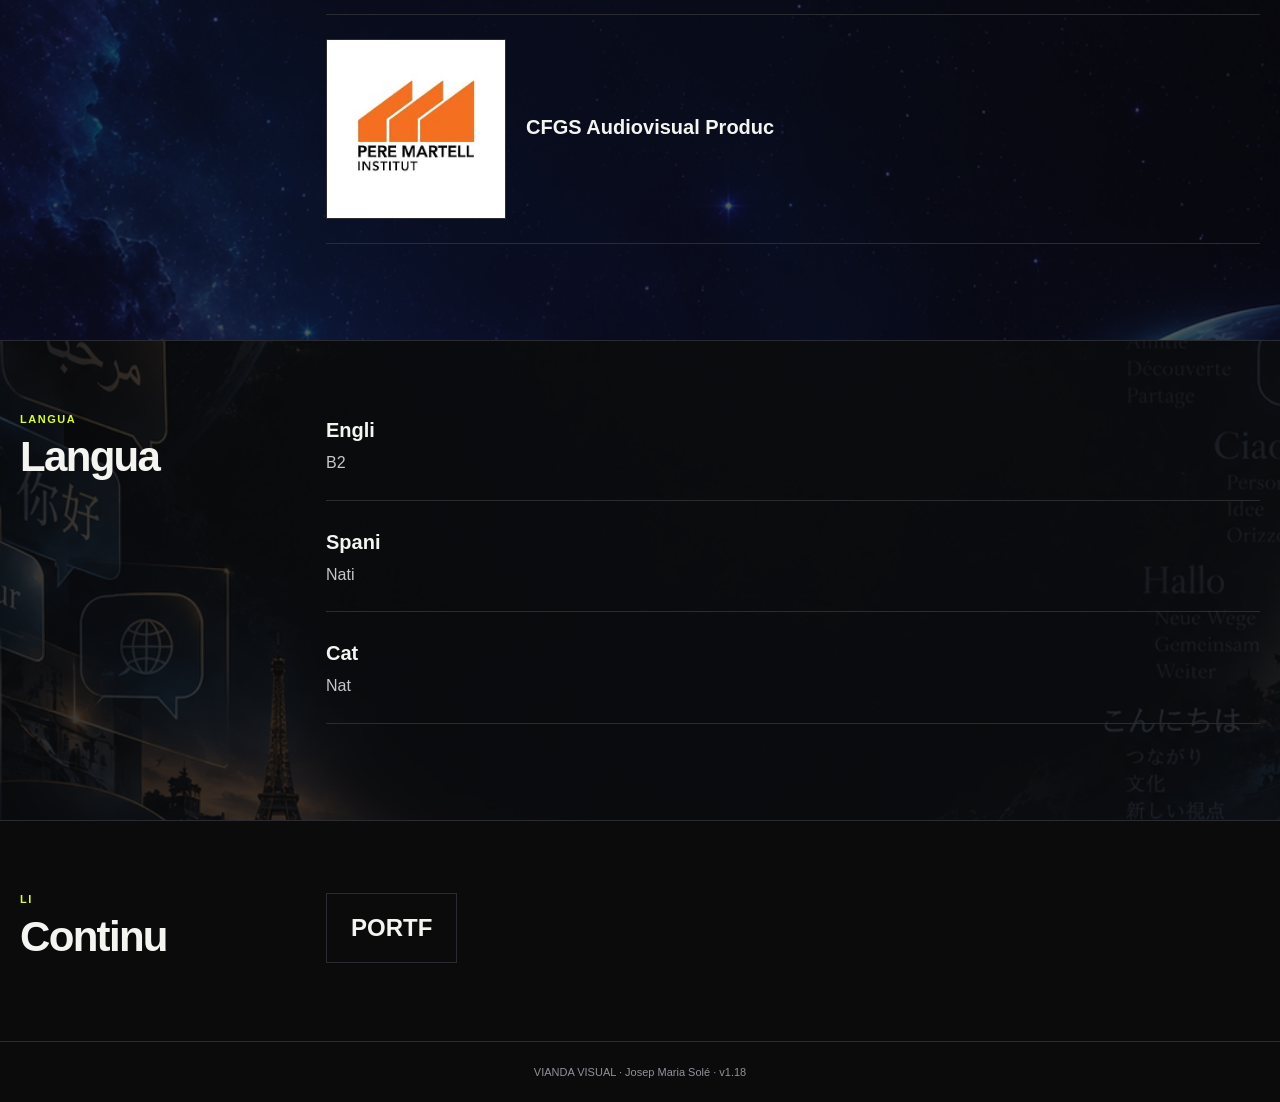
==== commit cd871e2a: "Publish VIANDA VISUAL v1.3" ====
--- a/cv/index.html
+++ b/cv/index.html
@@ -12,7 +12,7 @@
 <div class="cvnavright"><div class="langswitch" role="group" aria-label="CV language"><button data-lang="eng">ENG</button><button data-lang="cast">CAST</button><button data-lang="cat">CAT</button></div><button type="button" class="pdf-download" id="downloadPdf" aria-label="Download CV as PDF">↓ PDF</button><a href="../" class="portfolio-link" id="portfolioLink">SITE ↗</a></div></div></header>
 <main id="cvroot"></main>
 <footer><div class="wrap">VIANDA VISUAL · Josep Maria Solé · v1.18</div></footer>
-<script>window.VV_PUBLIC_BUILD=true;window.VV_PUBLIC_PREFIX="../";window.VV_PUBLISHED_ASSETS={"vv-image-disturbing-stories-app": "media/vv-image-disturbing-stories-app.png", "vv-image-project-1790260152347": "media/vv-image-project-1790260152347.png", "vv-image-project-1790260160814": "media/vv-image-project-1790260160814.png", "vv-item-disturbing-player": "media/vv-item-disturbing-player.png", "vv-image-banda-de-la-cala": "media/vv-image-banda-de-la-cala.png", "vv-image-project-1790260161949": "media/vv-image-project-1790260161949.png", "vv-item-project-1790276486719": "media/vv-item-project-1790276486719.png", "vv-item-project-1790276487764": "media/vv-item-project-1790276487764.png", "vv-image-lab-01": "media/vv-image-lab-01.jpg", "vv-bg-projects": "media/vv-bg-projects.png", "vv-bg-lab": "media/vv-bg-lab.png", "vv-site-bg-audiovisual": "media/vv-site-bg-audiovisual.jpg", "vv-site-bg-about": "media/vv-site-bg-about.jpg", "vv-bg-skills": "media/vv-bg-skills.jpg", "vv-site-bg-contact": "media/vv-site-bg-contact.png", "vv-site-bg-home": "media/vv-site-bg-home.webm", "vv-item-cv-experience-1": "media/vv-item-cv-experience-1.png", "vv-cv-experience-loop-cv-experience-1": "media/vv-cv-experience-loop-cv-experience-1.webm", "vv-item-cv-experience-2": "media/vv-item-cv-experience-2.png", "vv-cv-experience-loop-cv-experience-2": "media/vv-cv-experience-loop-cv-experience-2.webm", "vv-item-cv-experience-3": "media/vv-item-cv-experience-3.jpg", "vv-cv-experience-loop-cv-experience-3": "media/vv-cv-experience-loop-cv-experience-3.webm", "vv-item-cv-experience-4": "media/vv-item-cv-experience-4.jpg", "vv-cv-experience-loop-cv-experience-4": "media/vv-cv-experience-loop-cv-experience-4.webm", "vv-item-cv-experience-5": "media/vv-item-cv-experience-5.jpg", "vv-cv-experience-loop-cv-experience-5": "media/vv-cv-experience-loop-cv-experience-5.webm", "vv-item-cv-experience-6": "media/vv-item-cv-experience-6.jpg", "vv-cv-experience-loop-cv-experience-6": "media/vv-cv-experience-loop-cv-experience-6.webm", "vv-item-cv-experience-7": "media/vv-item-cv-experience-7.jpg", "vv-cv-experience-loop-cv-experience-7": "media/vv-cv-experience-loop-cv-experience-7.webm", "vv-item-cv-projects-1": "media/vv-item-cv-projects-1.png", "vv-item-cv-projects-2": "media/vv-item-cv-projects-2.png", "vv-item-cv-education-1": "media/vv-item-cv-education-1.png", "vv-item-cv-education-2": "media/vv-item-cv-education-2.png", "vv-item-cv-education-3": "media/vv-item-cv-education-3.jpg", "vv-cv-bg-hero": "media/vv-cv-bg-hero.jpg", "vv-cv-bg-experience": "media/vv-cv-bg-experience.jpg", "vv-cv-bg-projects": "media/vv-cv-bg-projects.png", "vv-cv-bg-education": "media/vv-cv-bg-education.png", "vv-cv-bg-languages": "media/vv-cv-bg-languages.png", "vv-cv-bg-heroMobile": "media/vv-cv-bg-heroMobile.jpg"};</script>
+<script>window.VV_PUBLIC_BUILD=true;window.VV_PUBLIC_PREFIX="../";window.VV_PUBLISHED_ASSETS={"vv-image-disturbing-stories-app": "media/vv-image-disturbing-stories-app.png", "vv-image-project-1790260152347": "media/vv-image-project-1790260152347.png", "vv-image-project-1790260160814": "media/vv-image-project-1790260160814.png", "vv-item-disturbing-player": "media/vv-item-disturbing-player.png", "vv-image-banda-de-la-cala": "media/vv-image-banda-de-la-cala.png", "vv-image-project-1790260161949": "media/vv-image-project-1790260161949.png", "vv-item-project-1790276486719": "media/vv-item-project-1790276486719.png", "vv-item-project-1790276487764": "media/vv-item-project-1790276487764.png", "vv-image-lab-01": "media/vv-image-lab-01.jpg", "vv-bg-projects": "media/vv-bg-projects.png", "vv-bg-lab": "media/vv-bg-lab.png", "vv-site-bg-audiovisual": "media/vv-site-bg-audiovisual.jpg", "vv-site-bg-about": "media/vv-site-bg-about.jpg", "vv-bg-skills": "media/vv-bg-skills.jpg", "vv-site-bg-contact": "media/vv-site-bg-contact.png", "vv-site-bg-home": "media/vv-site-bg-home.webm", "vv-item-cv-experience-1": "media/vv-item-cv-experience-1.png", "vv-cv-experience-loop-cv-experience-1": "media/vv-cv-experience-loop-cv-experience-1.webm", "vv-item-cv-experience-2": "media/vv-item-cv-experience-2.png", "vv-cv-experience-loop-cv-experience-2": "media/vv-cv-experience-loop-cv-experience-2.webm", "vv-item-cv-experience-3": "media/vv-item-cv-experience-3.jpg", "vv-cv-experience-loop-cv-experience-3": "media/vv-cv-experience-loop-cv-experience-3.webm", "vv-item-cv-experience-4": "media/vv-item-cv-experience-4.jpg", "vv-cv-experience-loop-cv-experience-4": "media/vv-cv-experience-loop-cv-experience-4.webm", "vv-item-cv-experience-5": "media/vv-item-cv-experience-5.jpg", "vv-cv-experience-loop-cv-experience-5": "media/vv-cv-experience-loop-cv-experience-5.webm", "vv-item-cv-experience-6": "media/vv-item-cv-experience-6.jpg", "vv-cv-experience-loop-cv-experience-6": "media/vv-cv-experience-loop-cv-experience-6.webm", "vv-item-cv-experience-7": "media/vv-item-cv-experience-7.jpg", "vv-cv-experience-loop-cv-experience-7": "media/vv-cv-experience-loop-cv-experience-7.webm", "vv-item-cv-projects-1": "media/vv-item-cv-projects-1.png", "vv-item-cv-projects-2": "media/vv-item-cv-projects-2.png", "vv-item-cv-education-1": "media/vv-item-cv-education-1.png", "vv-item-cv-education-2": "media/vv-item-cv-education-2.png", "vv-item-cv-education-3": "media/vv-item-cv-education-3.jpg", "vv-cv-bg-hero": "media/vv-cv-bg-hero.jpg", "vv-cv-bg-experience": "media/vv-cv-bg-experience.jpg", "vv-cv-bg-projects": "media/vv-cv-bg-projects.png", "vv-cv-bg-education": "media/vv-cv-bg-education.png", "vv-cv-bg-languages": "media/vv-cv-bg-languages.png", "vv-cv-bg-heroMobile": "media/vv-cv-bg-heroMobile.jpg", "vv-cv-bg-pdfDesktop": "media/vv-cv-bg-pdfDesktop.jpg"};</script>
 <script src="../shared/app.js?v=1.16"></script>
 <script src="../shared/phone-analytics.js?v=1.16"></script>
 <script src="pdf-print.js?v=1.18"></script>
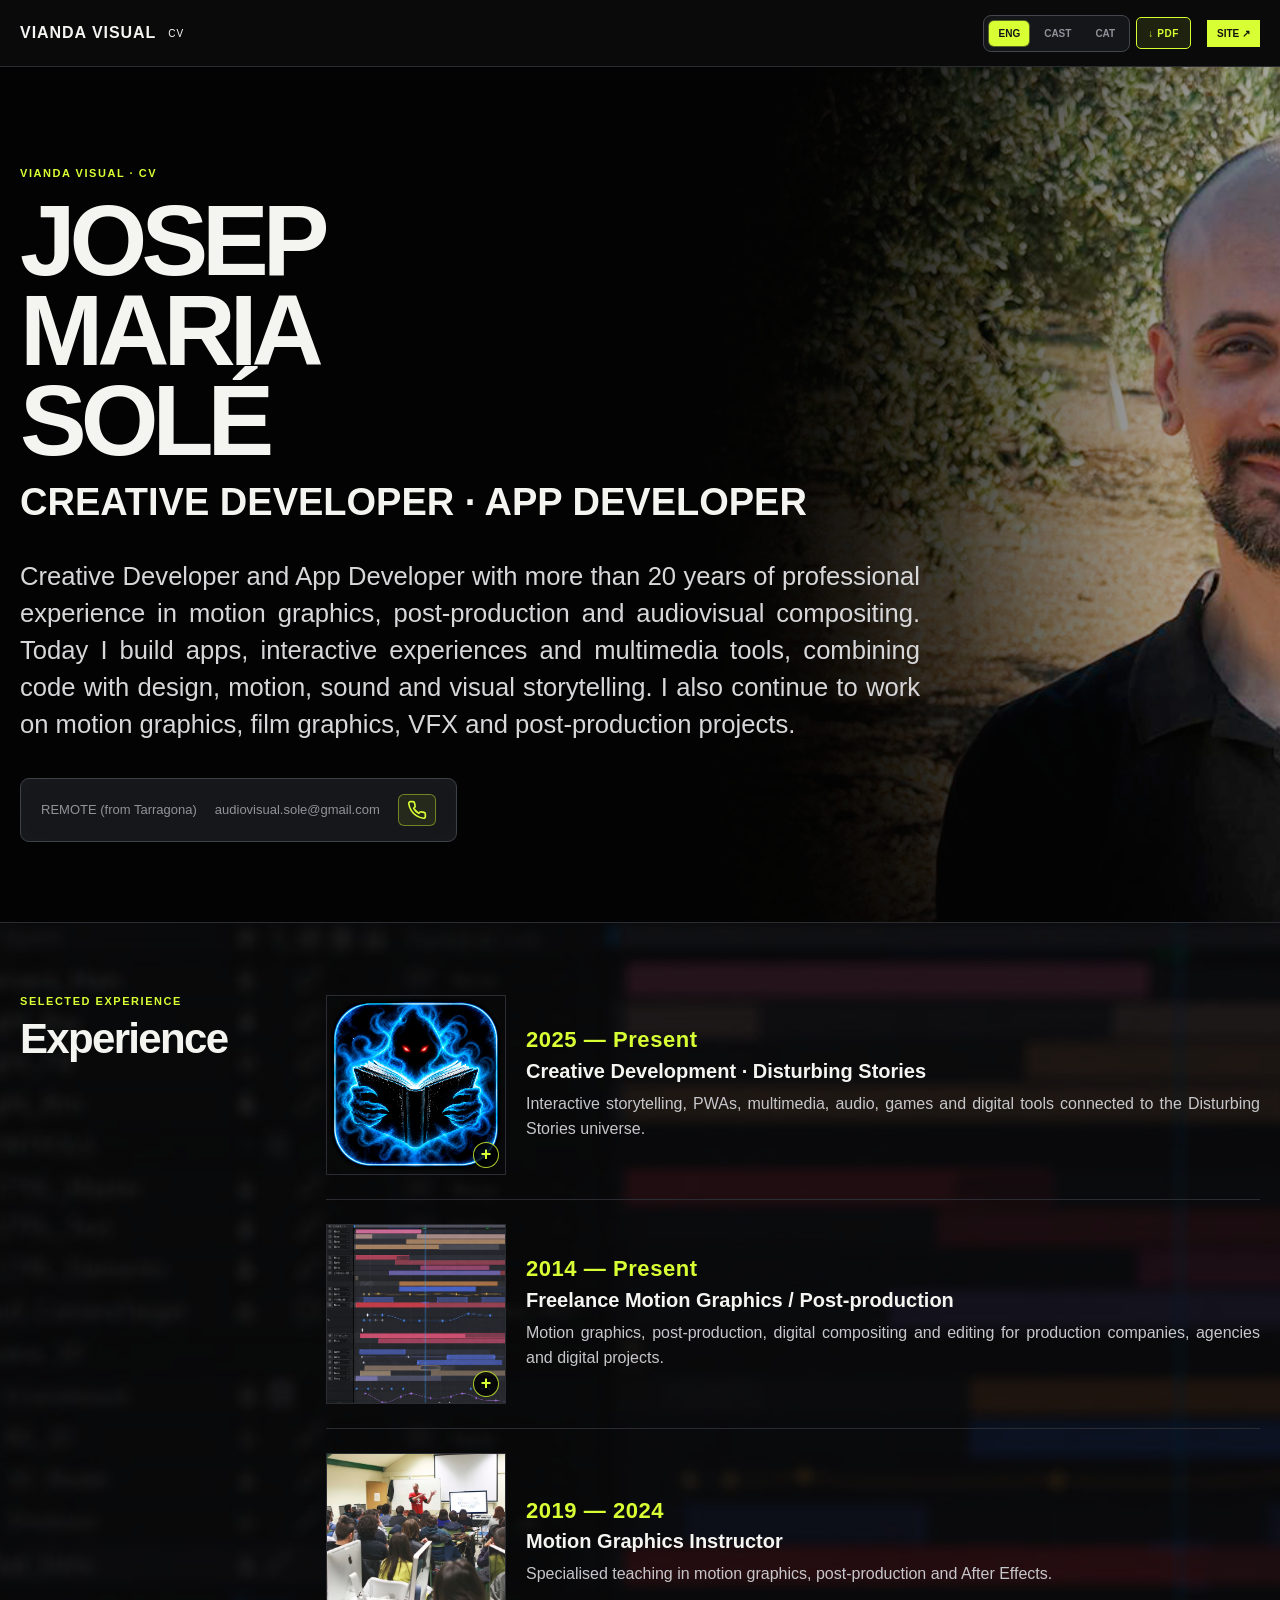
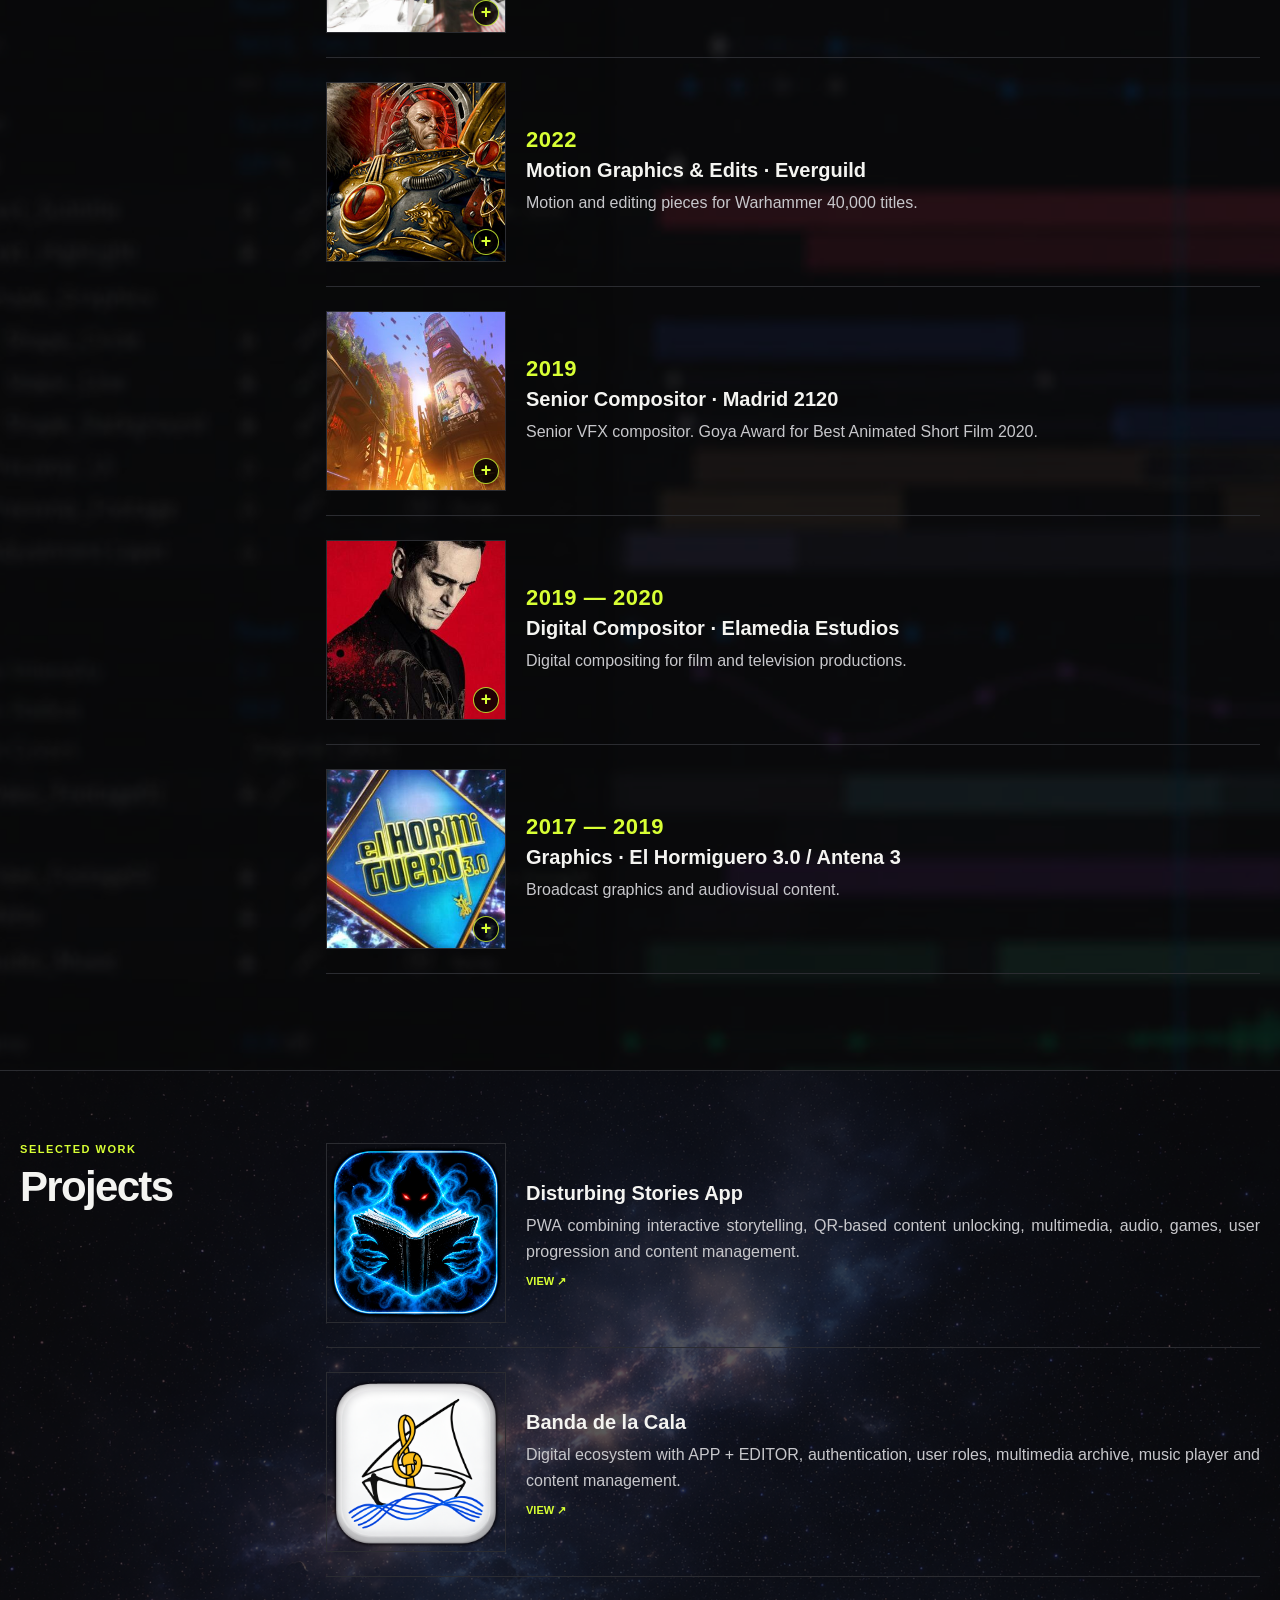
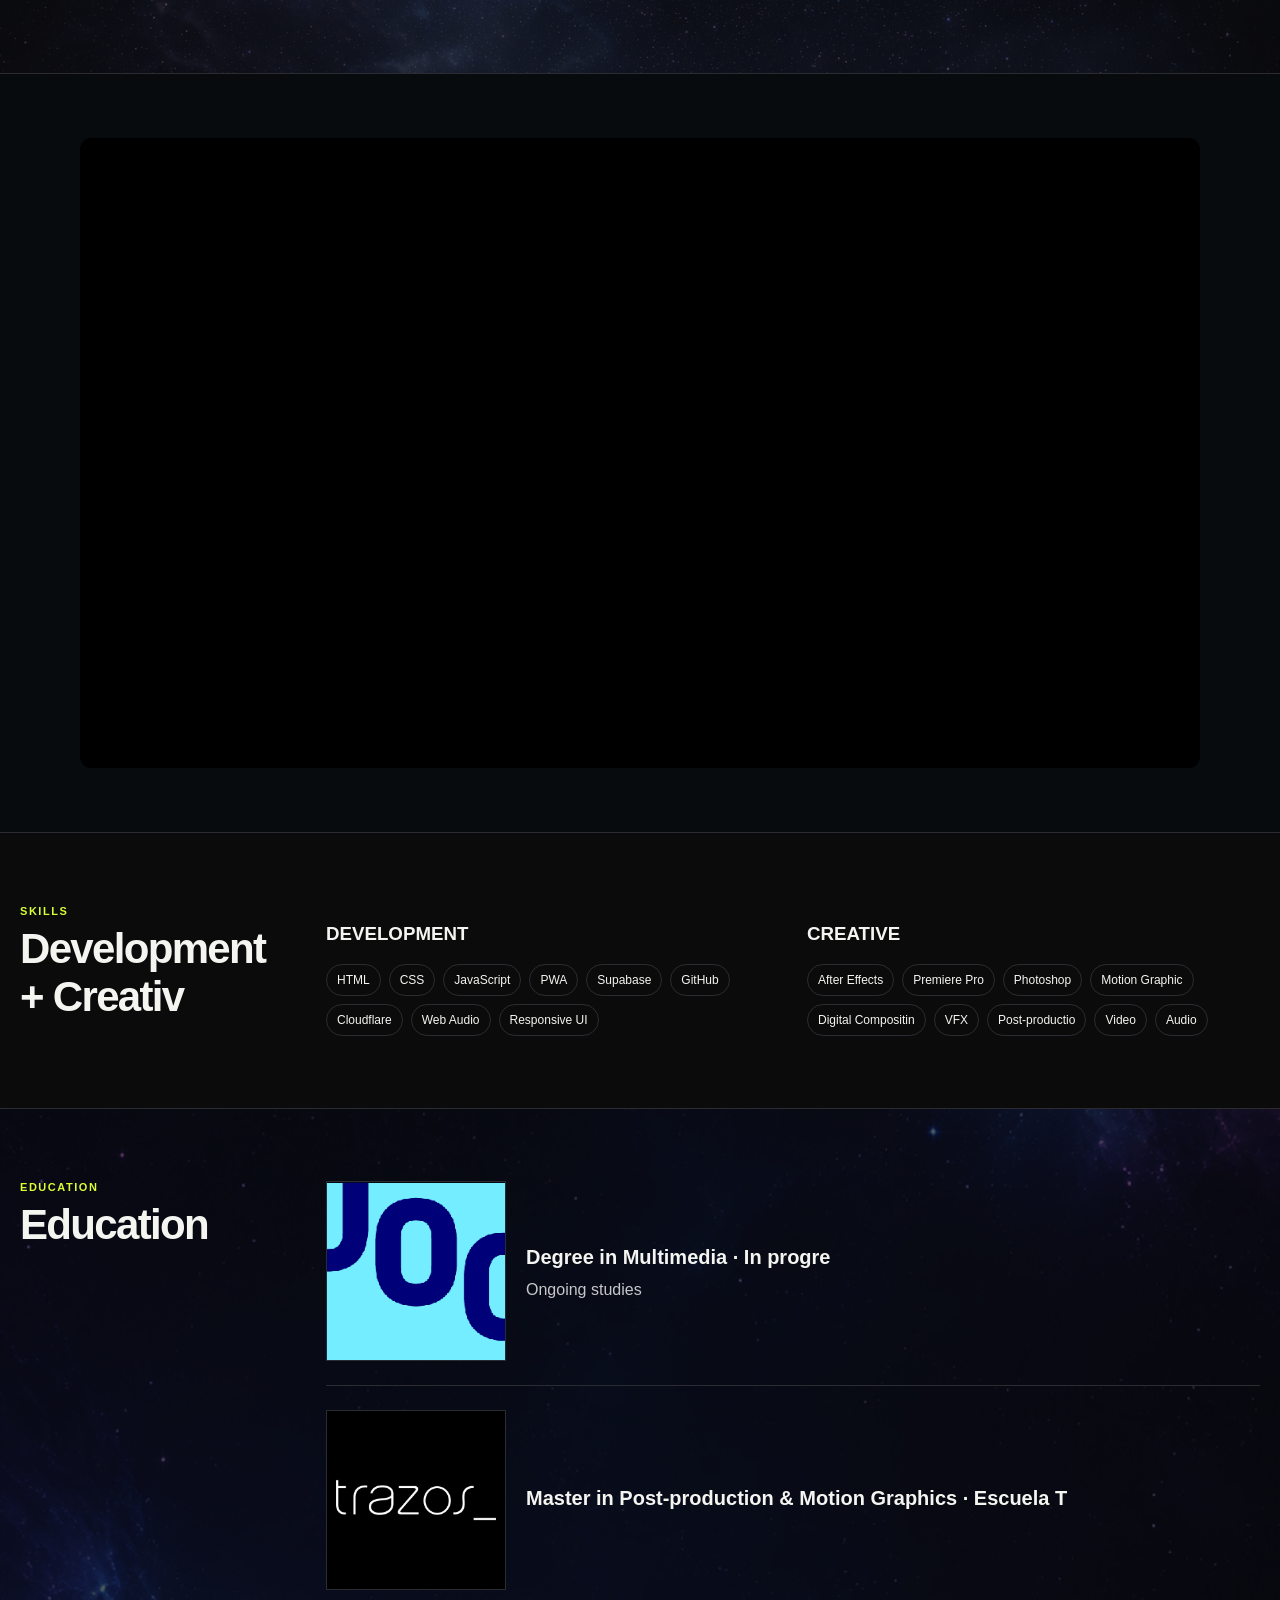
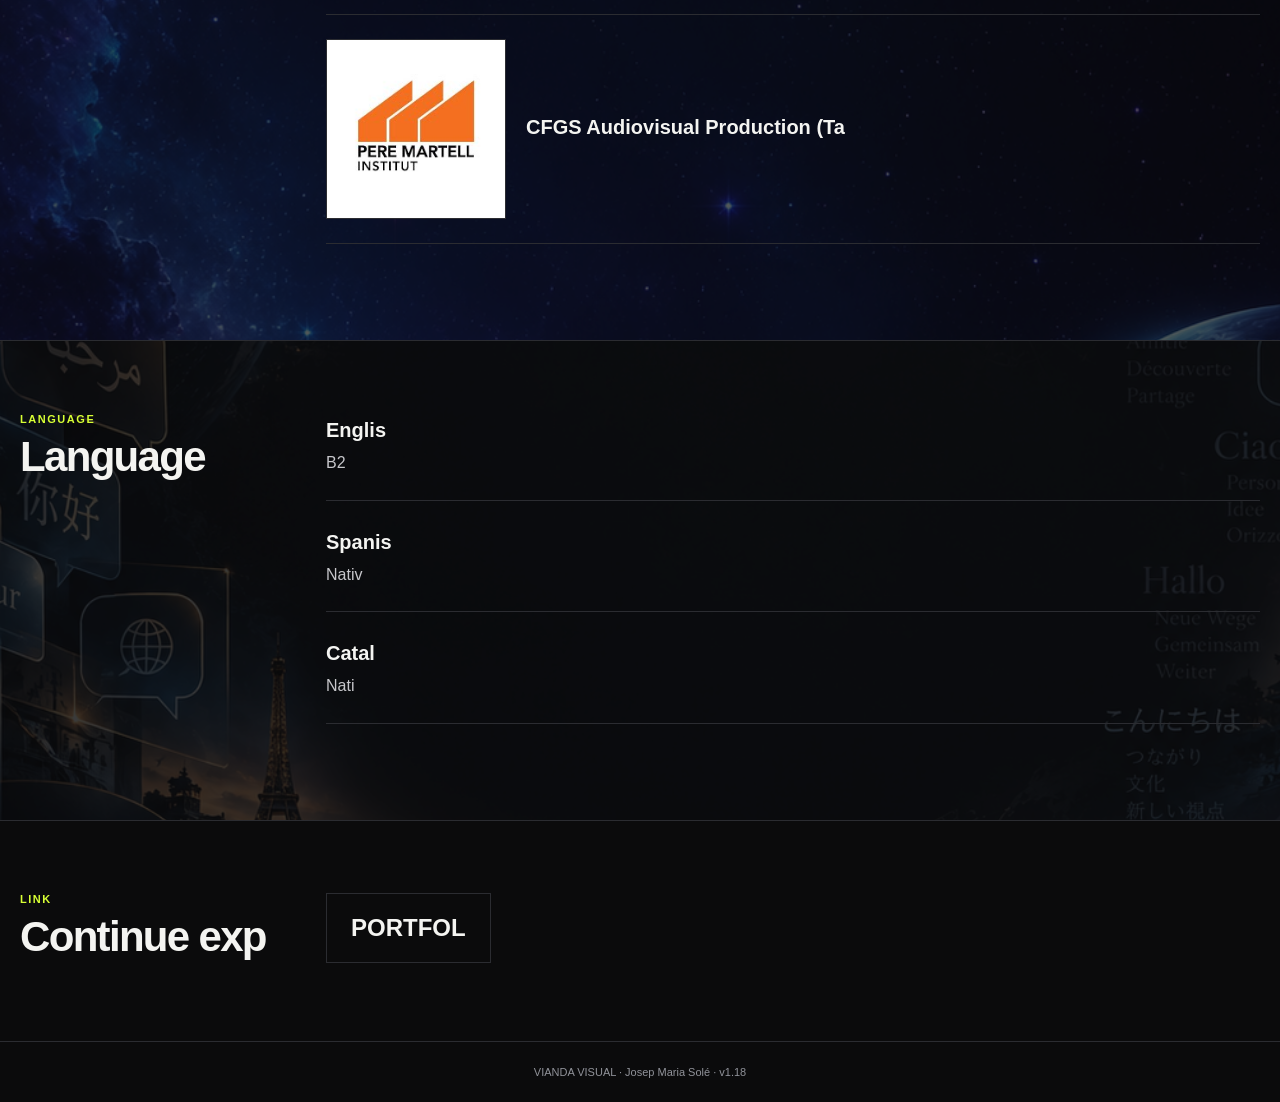
==== commit f816abf2: "Publish VIANDA VISUAL v1.3" ====
--- a/cv/index.html
+++ b/cv/index.html
@@ -12,7 +12,7 @@
 <div class="cvnavright"><div class="langswitch" role="group" aria-label="CV language"><button data-lang="eng">ENG</button><button data-lang="cast">CAST</button><button data-lang="cat">CAT</button></div><button type="button" class="pdf-download" id="downloadPdf" aria-label="Download CV as PDF">↓ PDF</button><a href="../" class="portfolio-link" id="portfolioLink">SITE ↗</a></div></div></header>
 <main id="cvroot"></main>
 <footer><div class="wrap">VIANDA VISUAL · Josep Maria Solé · v1.18</div></footer>
-<script>window.VV_PUBLIC_BUILD=true;window.VV_PUBLIC_PREFIX="../";window.VV_PUBLISHED_ASSETS={"vv-image-disturbing-stories-app": "media/vv-image-disturbing-stories-app.png", "vv-image-project-1790260152347": "media/vv-image-project-1790260152347.png", "vv-image-project-1790260160814": "media/vv-image-project-1790260160814.png", "vv-item-disturbing-player": "media/vv-item-disturbing-player.png", "vv-image-banda-de-la-cala": "media/vv-image-banda-de-la-cala.png", "vv-image-project-1790260161949": "media/vv-image-project-1790260161949.png", "vv-item-project-1790276486719": "media/vv-item-project-1790276486719.png", "vv-item-project-1790276487764": "media/vv-item-project-1790276487764.png", "vv-image-lab-01": "media/vv-image-lab-01.jpg", "vv-bg-projects": "media/vv-bg-projects.png", "vv-bg-lab": "media/vv-bg-lab.png", "vv-site-bg-audiovisual": "media/vv-site-bg-audiovisual.jpg", "vv-site-bg-about": "media/vv-site-bg-about.jpg", "vv-bg-skills": "media/vv-bg-skills.jpg", "vv-site-bg-contact": "media/vv-site-bg-contact.png", "vv-site-bg-home": "media/vv-site-bg-home.webm", "vv-item-cv-experience-1": "media/vv-item-cv-experience-1.png", "vv-cv-experience-loop-cv-experience-1": "media/vv-cv-experience-loop-cv-experience-1.webm", "vv-item-cv-experience-2": "media/vv-item-cv-experience-2.png", "vv-cv-experience-loop-cv-experience-2": "media/vv-cv-experience-loop-cv-experience-2.webm", "vv-item-cv-experience-3": "media/vv-item-cv-experience-3.jpg", "vv-cv-experience-loop-cv-experience-3": "media/vv-cv-experience-loop-cv-experience-3.webm", "vv-item-cv-experience-4": "media/vv-item-cv-experience-4.jpg", "vv-cv-experience-loop-cv-experience-4": "media/vv-cv-experience-loop-cv-experience-4.webm", "vv-item-cv-experience-5": "media/vv-item-cv-experience-5.jpg", "vv-cv-experience-loop-cv-experience-5": "media/vv-cv-experience-loop-cv-experience-5.webm", "vv-item-cv-experience-6": "media/vv-item-cv-experience-6.jpg", "vv-cv-experience-loop-cv-experience-6": "media/vv-cv-experience-loop-cv-experience-6.webm", "vv-item-cv-experience-7": "media/vv-item-cv-experience-7.jpg", "vv-cv-experience-loop-cv-experience-7": "media/vv-cv-experience-loop-cv-experience-7.webm", "vv-item-cv-projects-1": "media/vv-item-cv-projects-1.png", "vv-item-cv-projects-2": "media/vv-item-cv-projects-2.png", "vv-item-cv-education-1": "media/vv-item-cv-education-1.png", "vv-item-cv-education-2": "media/vv-item-cv-education-2.png", "vv-item-cv-education-3": "media/vv-item-cv-education-3.jpg", "vv-cv-bg-hero": "media/vv-cv-bg-hero.jpg", "vv-cv-bg-experience": "media/vv-cv-bg-experience.jpg", "vv-cv-bg-projects": "media/vv-cv-bg-projects.png", "vv-cv-bg-education": "media/vv-cv-bg-education.png", "vv-cv-bg-languages": "media/vv-cv-bg-languages.png", "vv-cv-bg-heroMobile": "media/vv-cv-bg-heroMobile.jpg", "vv-cv-bg-pdfDesktop": "media/vv-cv-bg-pdfDesktop.jpg"};</script>
+<script>window.VV_PUBLIC_BUILD=true;window.VV_PUBLIC_PREFIX="../";window.VV_PUBLISHED_ASSETS={"vv-image-disturbing-stories-app": "media/vv-image-disturbing-stories-app.png", "vv-image-project-1790260152347": "media/vv-image-project-1790260152347.png", "vv-image-project-1790260160814": "media/vv-image-project-1790260160814.png", "vv-item-disturbing-player": "media/vv-item-disturbing-player.png", "vv-image-banda-de-la-cala": "media/vv-image-banda-de-la-cala.png", "vv-image-project-1790260161949": "media/vv-image-project-1790260161949.png", "vv-item-project-1790276486719": "media/vv-item-project-1790276486719.png", "vv-item-project-1790276487764": "media/vv-item-project-1790276487764.png", "vv-image-lab-01": "media/vv-image-lab-01.jpg", "vv-bg-projects": "media/vv-bg-projects.png", "vv-bg-lab": "media/vv-bg-lab.png", "vv-site-bg-audiovisual": "media/vv-site-bg-audiovisual.jpg", "vv-site-bg-about": "media/vv-site-bg-about.jpg", "vv-bg-skills": "media/vv-bg-skills.jpg", "vv-site-bg-contact": "media/vv-site-bg-contact.png", "vv-site-bg-home": "media/vv-site-bg-home.webm", "vv-item-cv-experience-1": "media/vv-item-cv-experience-1.png", "vv-cv-experience-loop-cv-experience-1": "media/vv-cv-experience-loop-cv-experience-1.webm", "vv-item-cv-experience-2": "media/vv-item-cv-experience-2.png", "vv-cv-experience-loop-cv-experience-2": "media/vv-cv-experience-loop-cv-experience-2.webm", "vv-item-cv-experience-3": "media/vv-item-cv-experience-3.jpg", "vv-cv-experience-loop-cv-experience-3": "media/vv-cv-experience-loop-cv-experience-3.webm", "vv-item-cv-experience-4": "media/vv-item-cv-experience-4.jpg", "vv-cv-experience-loop-cv-experience-4": "media/vv-cv-experience-loop-cv-experience-4.webm", "vv-item-cv-experience-5": "media/vv-item-cv-experience-5.jpg", "vv-cv-experience-loop-cv-experience-5": "media/vv-cv-experience-loop-cv-experience-5.webm", "vv-item-cv-experience-6": "media/vv-item-cv-experience-6.jpg", "vv-cv-experience-loop-cv-experience-6": "media/vv-cv-experience-loop-cv-experience-6.webm", "vv-item-cv-experience-7": "media/vv-item-cv-experience-7.jpg", "vv-cv-experience-loop-cv-experience-7": "media/vv-cv-experience-loop-cv-experience-7.webm", "vv-item-cv-projects-1": "media/vv-item-cv-projects-1.png", "vv-item-cv-projects-2": "media/vv-item-cv-projects-2.png", "vv-item-cv-education-1": "media/vv-item-cv-education-1.png", "vv-item-cv-education-2": "media/vv-item-cv-education-2.png", "vv-item-cv-education-3": "media/vv-item-cv-education-3.jpg", "vv-cv-bg-hero": "media/vv-cv-bg-hero.jpg", "vv-cv-bg-experience": "media/vv-cv-bg-experience.jpg", "vv-cv-bg-projects": "media/vv-cv-bg-projects.png", "vv-cv-bg-education": "media/vv-cv-bg-education.png", "vv-cv-bg-languages": "media/vv-cv-bg-languages.png", "vv-cv-bg-heroMobile": "media/vv-cv-bg-heroMobile.jpg", "vv-cv-bg-pdfDesktop": "media/vv-cv-bg-pdfDesktop.jpg", "vv-cv-bg-pdfMobile": "media/vv-cv-bg-pdfMobile.jpg"};</script>
 <script src="../shared/app.js?v=1.16"></script>
 <script src="../shared/phone-analytics.js?v=1.16"></script>
 <script src="pdf-print.js?v=1.18"></script>
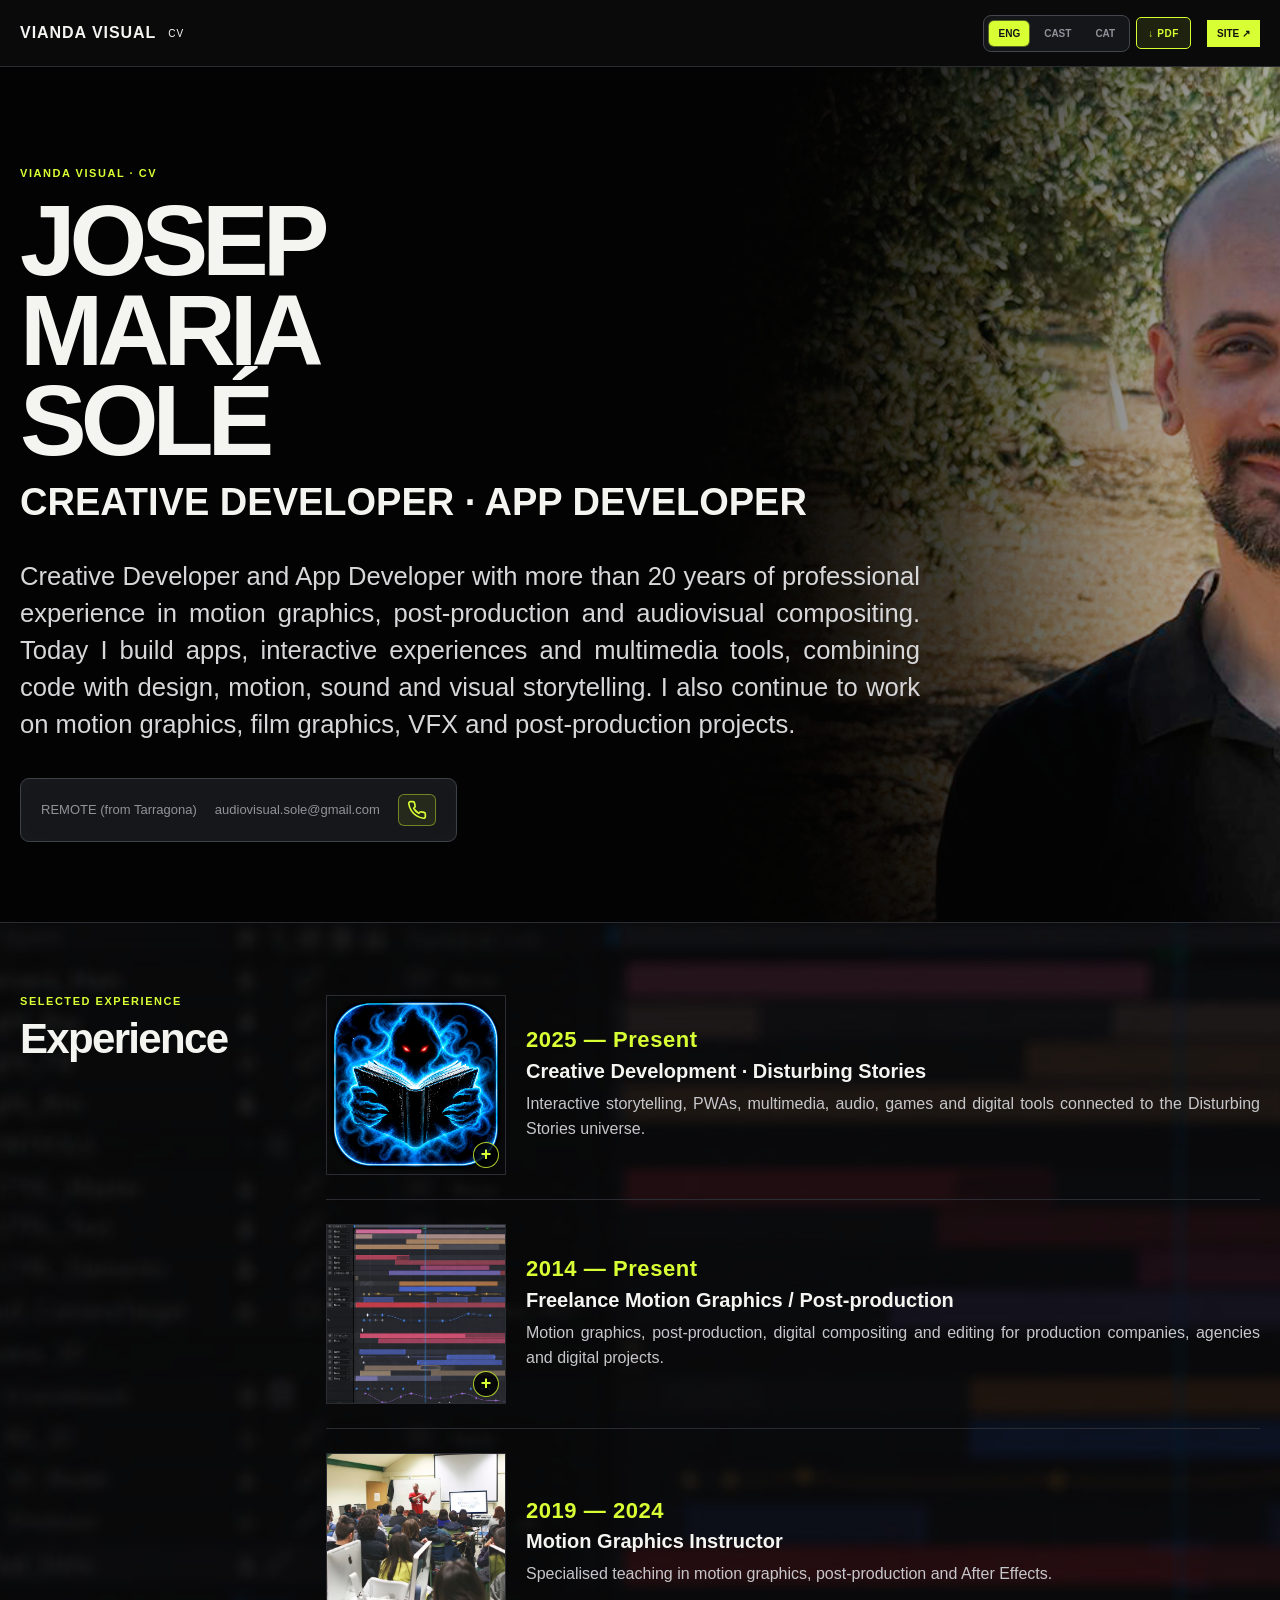
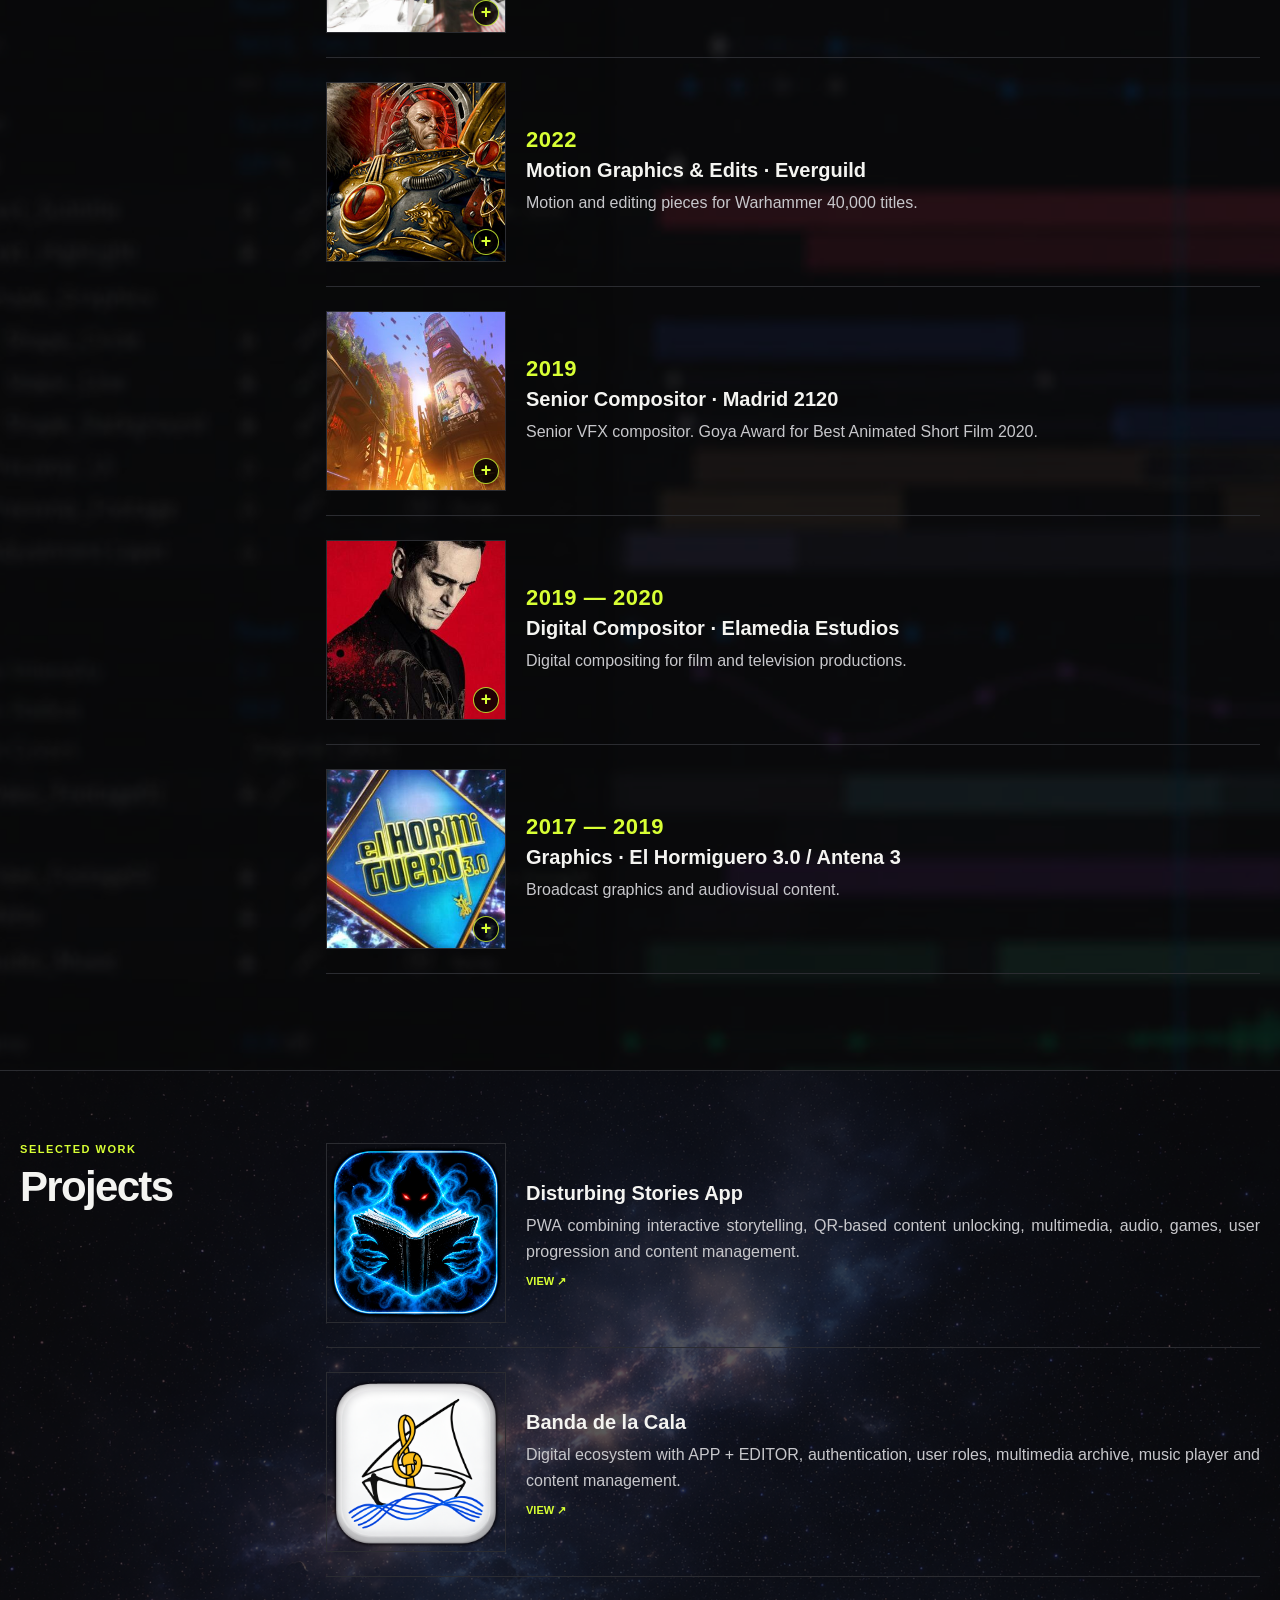
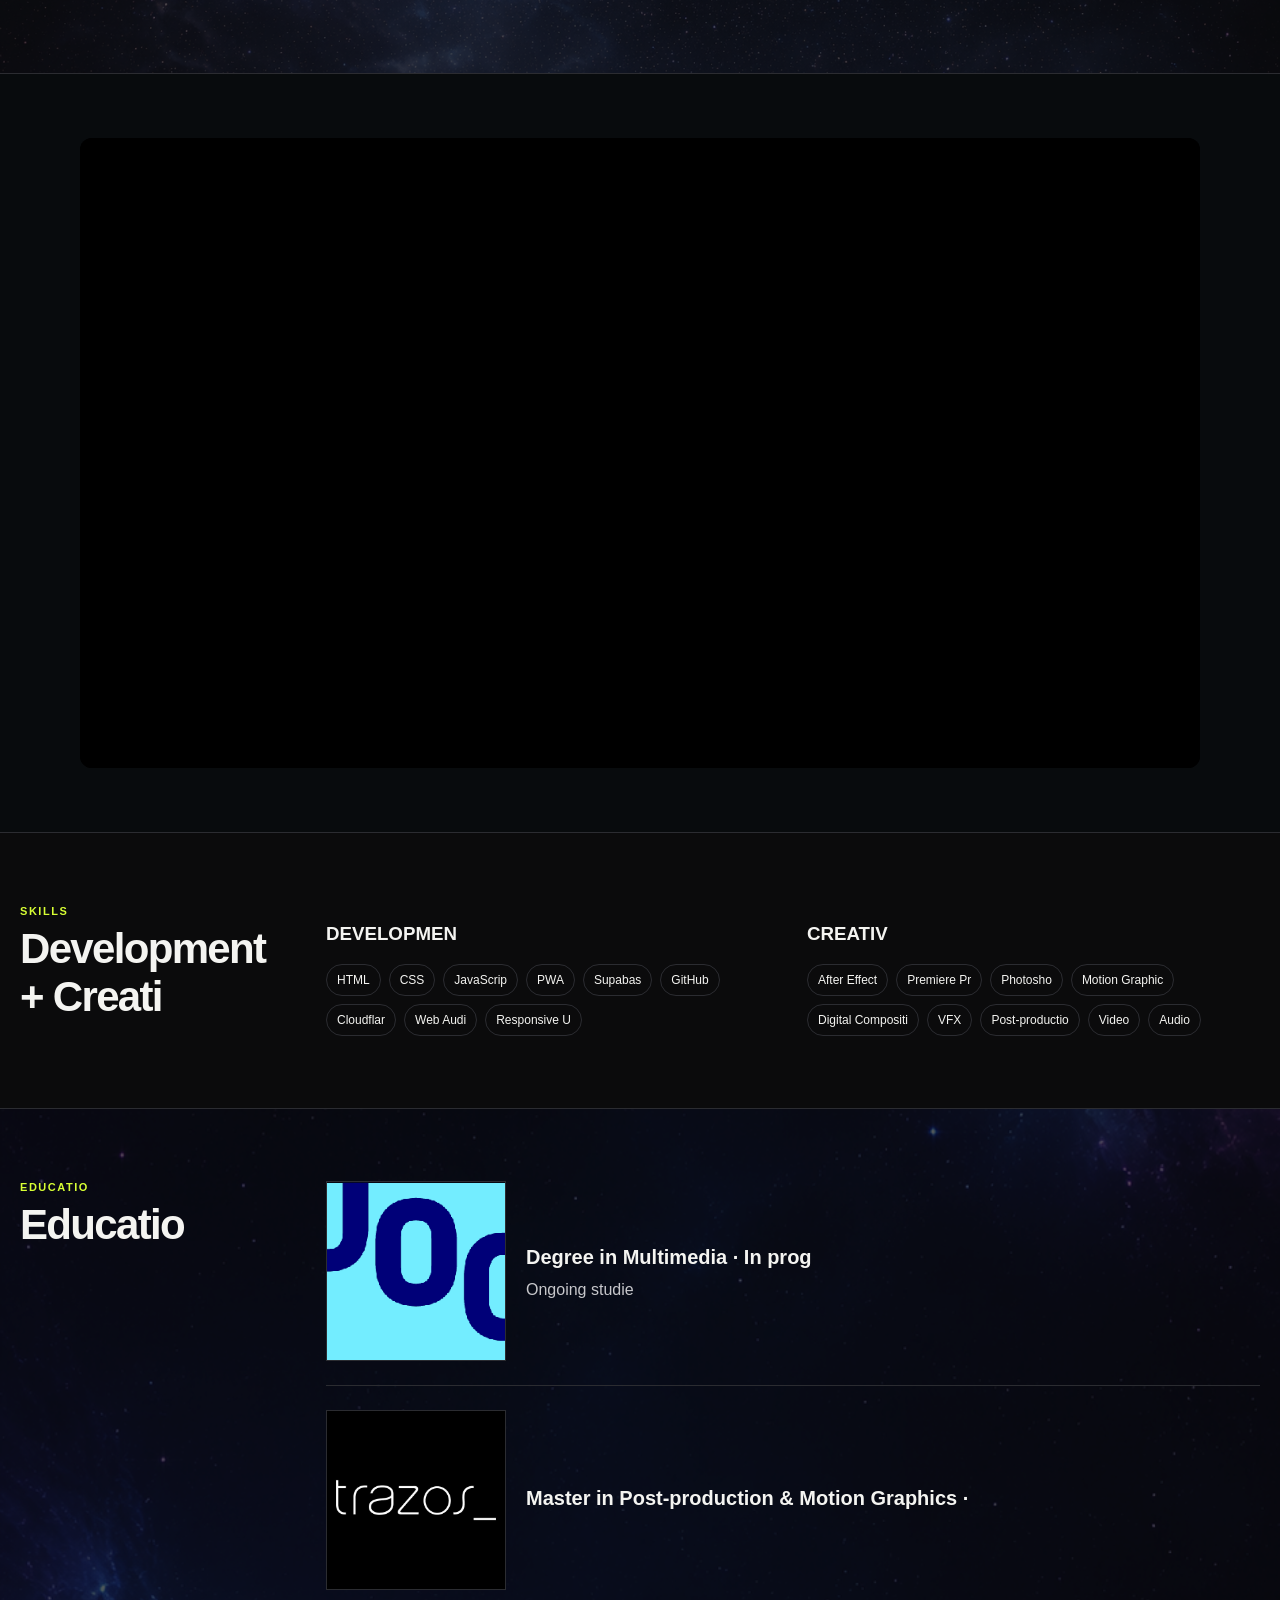
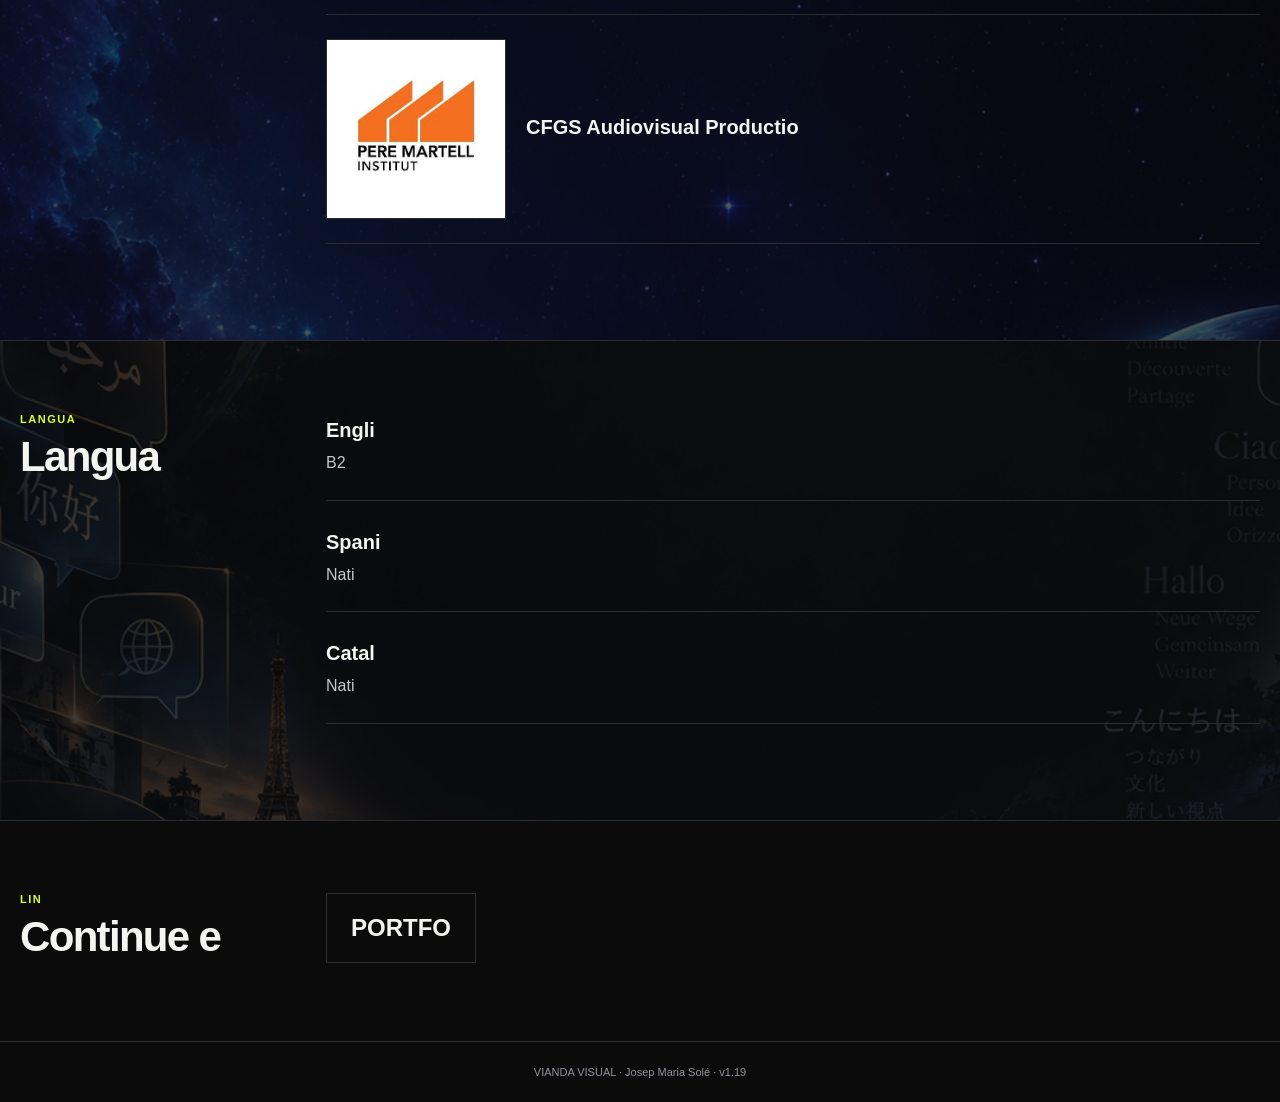
==== commit 233ab1dd: "Publish VIANDA VISUAL v1.3" ====
--- a/cv/index.html
+++ b/cv/index.html
@@ -11,11 +11,11 @@
 <header><div class="wrap cvnav"><div class="cvbrand"><strong>VIANDA VISUAL</strong><span>CV</span></div>
 <div class="cvnavright"><div class="langswitch" role="group" aria-label="CV language"><button data-lang="eng">ENG</button><button data-lang="cast">CAST</button><button data-lang="cat">CAT</button></div><button type="button" class="pdf-download" id="downloadPdf" aria-label="Download CV as PDF">↓ PDF</button><a href="../" class="portfolio-link" id="portfolioLink">SITE ↗</a></div></div></header>
 <main id="cvroot"></main>
-<footer><div class="wrap">VIANDA VISUAL · Josep Maria Solé · v1.18</div></footer>
+<footer><div class="wrap">VIANDA VISUAL · Josep Maria Solé · v1.19</div></footer>
 <script>window.VV_PUBLIC_BUILD=true;window.VV_PUBLIC_PREFIX="../";window.VV_PUBLISHED_ASSETS={"vv-image-disturbing-stories-app": "media/vv-image-disturbing-stories-app.png", "vv-image-project-1790260152347": "media/vv-image-project-1790260152347.png", "vv-image-project-1790260160814": "media/vv-image-project-1790260160814.png", "vv-item-disturbing-player": "media/vv-item-disturbing-player.png", "vv-image-banda-de-la-cala": "media/vv-image-banda-de-la-cala.png", "vv-image-project-1790260161949": "media/vv-image-project-1790260161949.png", "vv-item-project-1790276486719": "media/vv-item-project-1790276486719.png", "vv-item-project-1790276487764": "media/vv-item-project-1790276487764.png", "vv-image-lab-01": "media/vv-image-lab-01.jpg", "vv-bg-projects": "media/vv-bg-projects.png", "vv-bg-lab": "media/vv-bg-lab.png", "vv-site-bg-audiovisual": "media/vv-site-bg-audiovisual.jpg", "vv-site-bg-about": "media/vv-site-bg-about.jpg", "vv-bg-skills": "media/vv-bg-skills.jpg", "vv-site-bg-contact": "media/vv-site-bg-contact.png", "vv-site-bg-home": "media/vv-site-bg-home.webm", "vv-item-cv-experience-1": "media/vv-item-cv-experience-1.png", "vv-cv-experience-loop-cv-experience-1": "media/vv-cv-experience-loop-cv-experience-1.webm", "vv-item-cv-experience-2": "media/vv-item-cv-experience-2.png", "vv-cv-experience-loop-cv-experience-2": "media/vv-cv-experience-loop-cv-experience-2.webm", "vv-item-cv-experience-3": "media/vv-item-cv-experience-3.jpg", "vv-cv-experience-loop-cv-experience-3": "media/vv-cv-experience-loop-cv-experience-3.webm", "vv-item-cv-experience-4": "media/vv-item-cv-experience-4.jpg", "vv-cv-experience-loop-cv-experience-4": "media/vv-cv-experience-loop-cv-experience-4.webm", "vv-item-cv-experience-5": "media/vv-item-cv-experience-5.jpg", "vv-cv-experience-loop-cv-experience-5": "media/vv-cv-experience-loop-cv-experience-5.webm", "vv-item-cv-experience-6": "media/vv-item-cv-experience-6.jpg", "vv-cv-experience-loop-cv-experience-6": "media/vv-cv-experience-loop-cv-experience-6.webm", "vv-item-cv-experience-7": "media/vv-item-cv-experience-7.jpg", "vv-cv-experience-loop-cv-experience-7": "media/vv-cv-experience-loop-cv-experience-7.webm", "vv-item-cv-projects-1": "media/vv-item-cv-projects-1.png", "vv-item-cv-projects-2": "media/vv-item-cv-projects-2.png", "vv-item-cv-education-1": "media/vv-item-cv-education-1.png", "vv-item-cv-education-2": "media/vv-item-cv-education-2.png", "vv-item-cv-education-3": "media/vv-item-cv-education-3.jpg", "vv-cv-bg-hero": "media/vv-cv-bg-hero.jpg", "vv-cv-bg-experience": "media/vv-cv-bg-experience.jpg", "vv-cv-bg-projects": "media/vv-cv-bg-projects.png", "vv-cv-bg-education": "media/vv-cv-bg-education.png", "vv-cv-bg-languages": "media/vv-cv-bg-languages.png", "vv-cv-bg-heroMobile": "media/vv-cv-bg-heroMobile.jpg", "vv-cv-bg-pdfDesktop": "media/vv-cv-bg-pdfDesktop.jpg", "vv-cv-bg-pdfMobile": "media/vv-cv-bg-pdfMobile.jpg"};</script>
 <script src="../shared/app.js?v=1.16"></script>
 <script src="../shared/phone-analytics.js?v=1.16"></script>
-<script src="pdf-print.js?v=1.18"></script>
+<script src="pdf-print.js?v=1.19"></script>
 <script>
 
 function vvNormalizeModel(d){
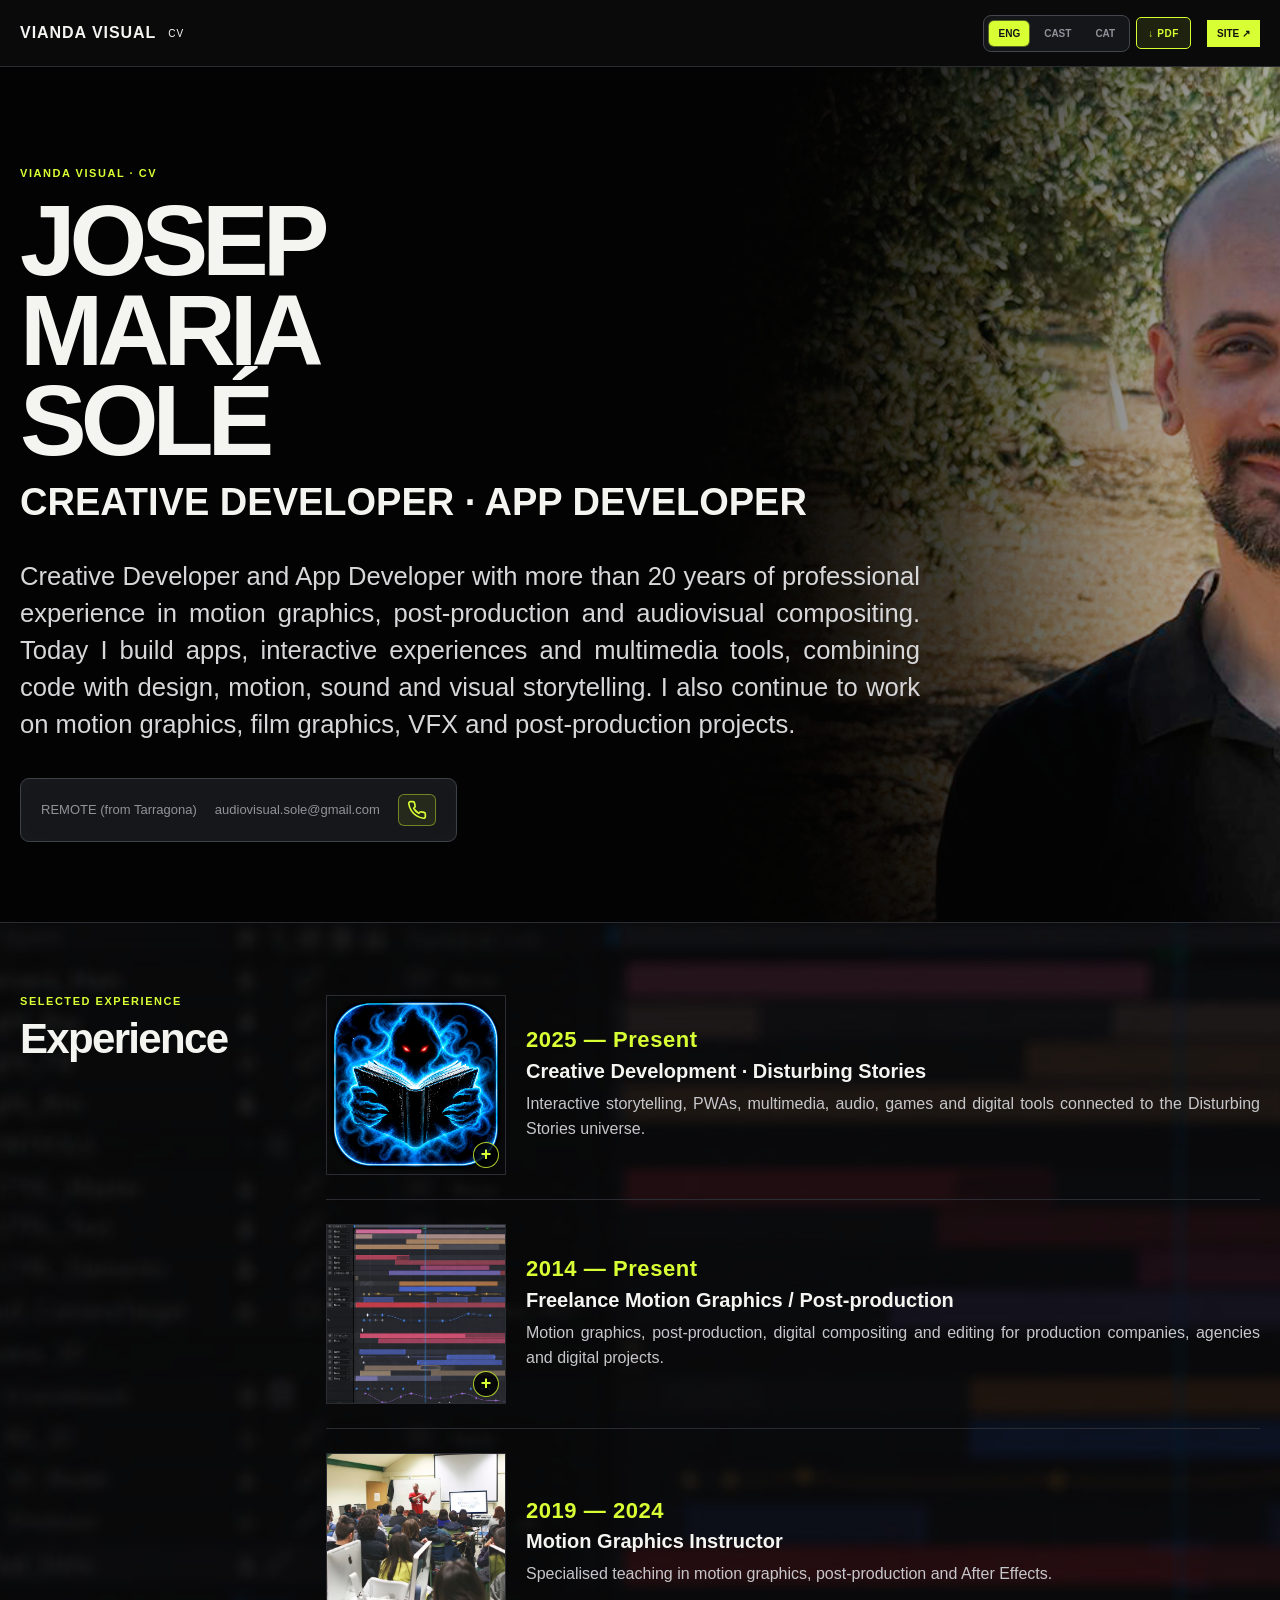
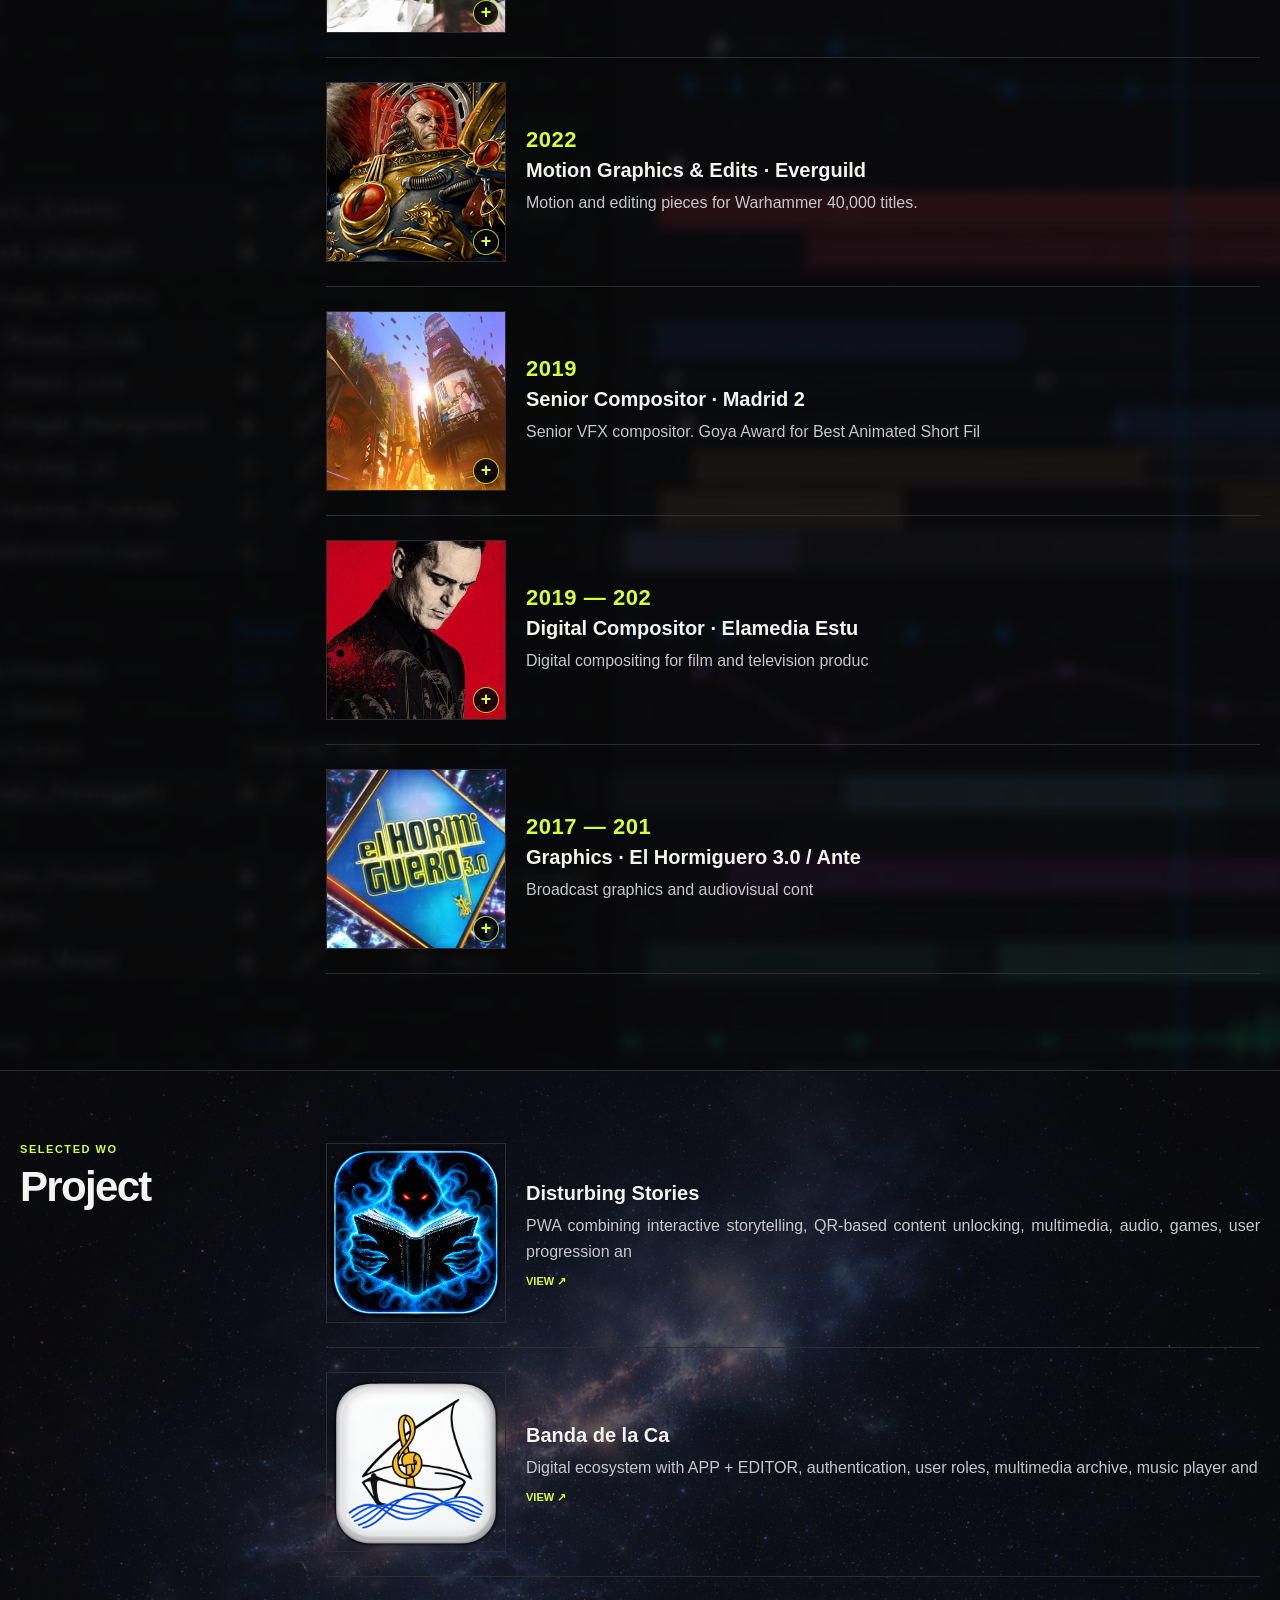
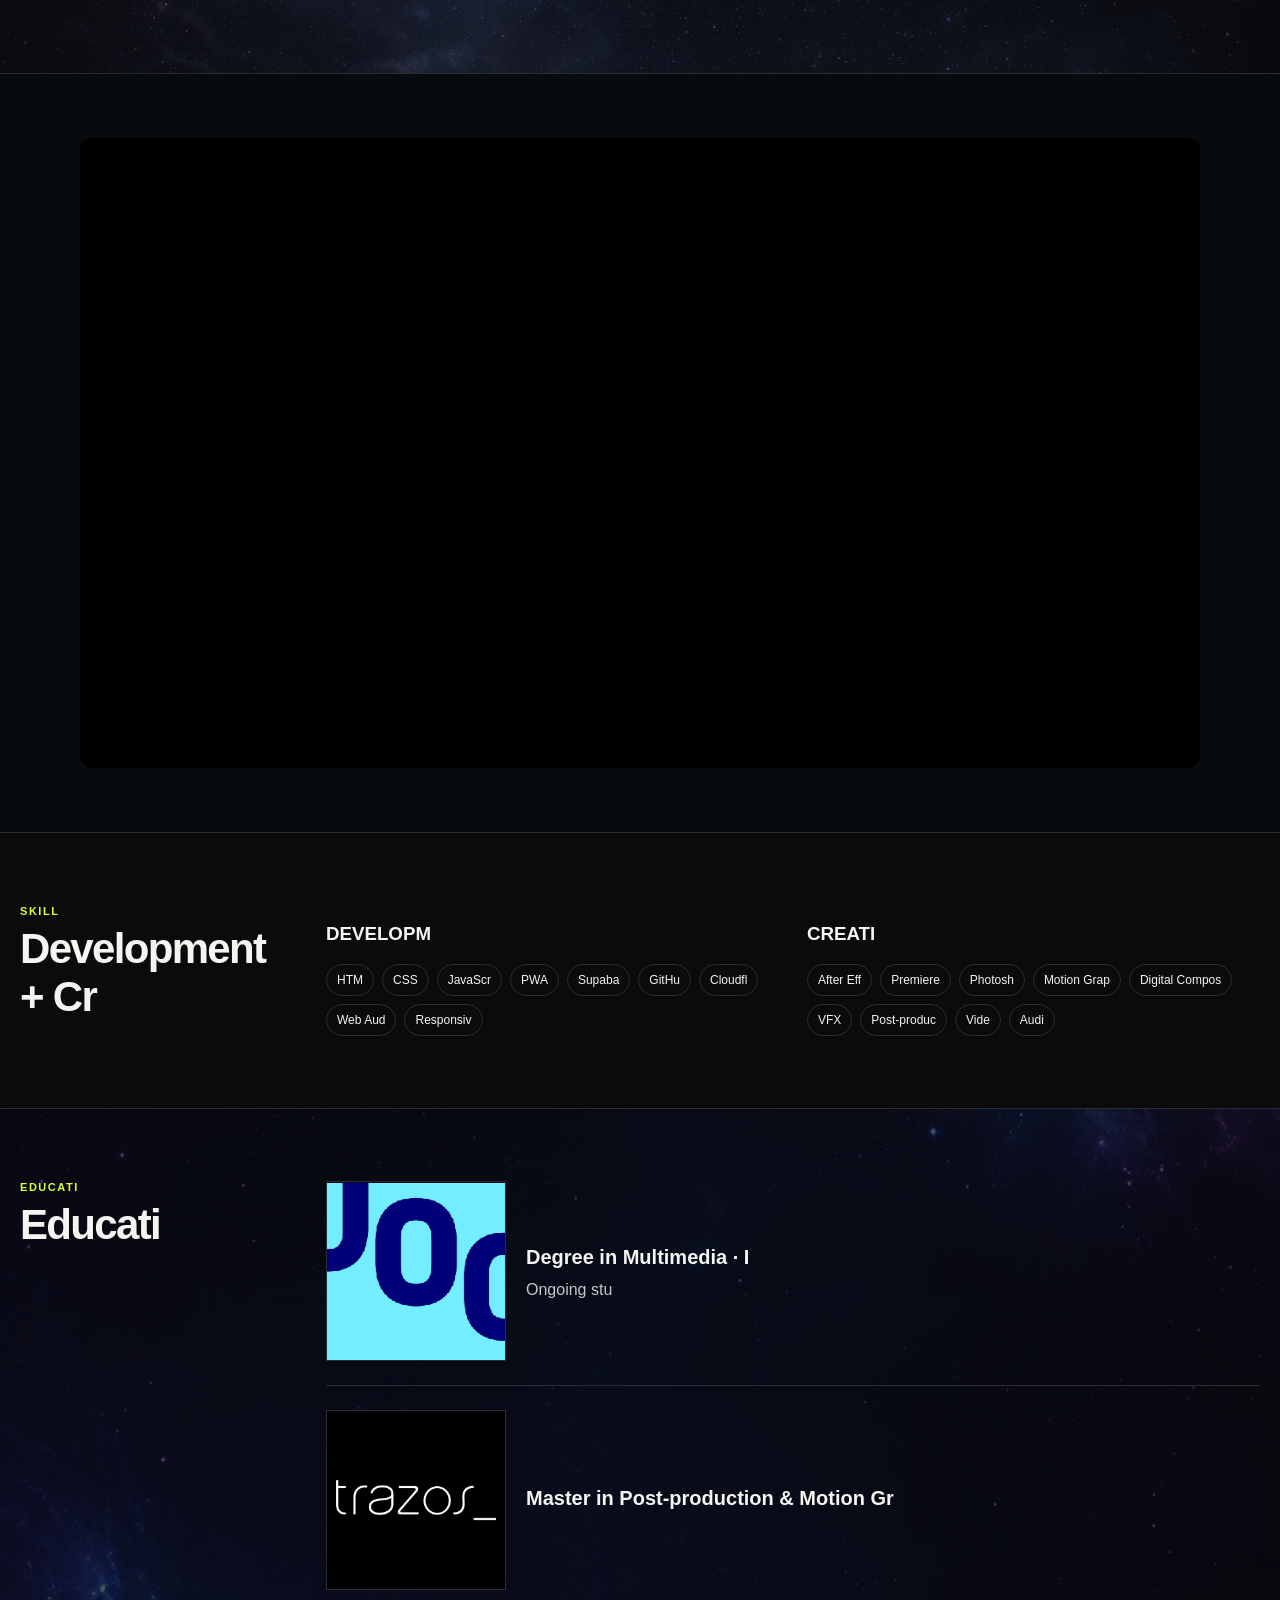
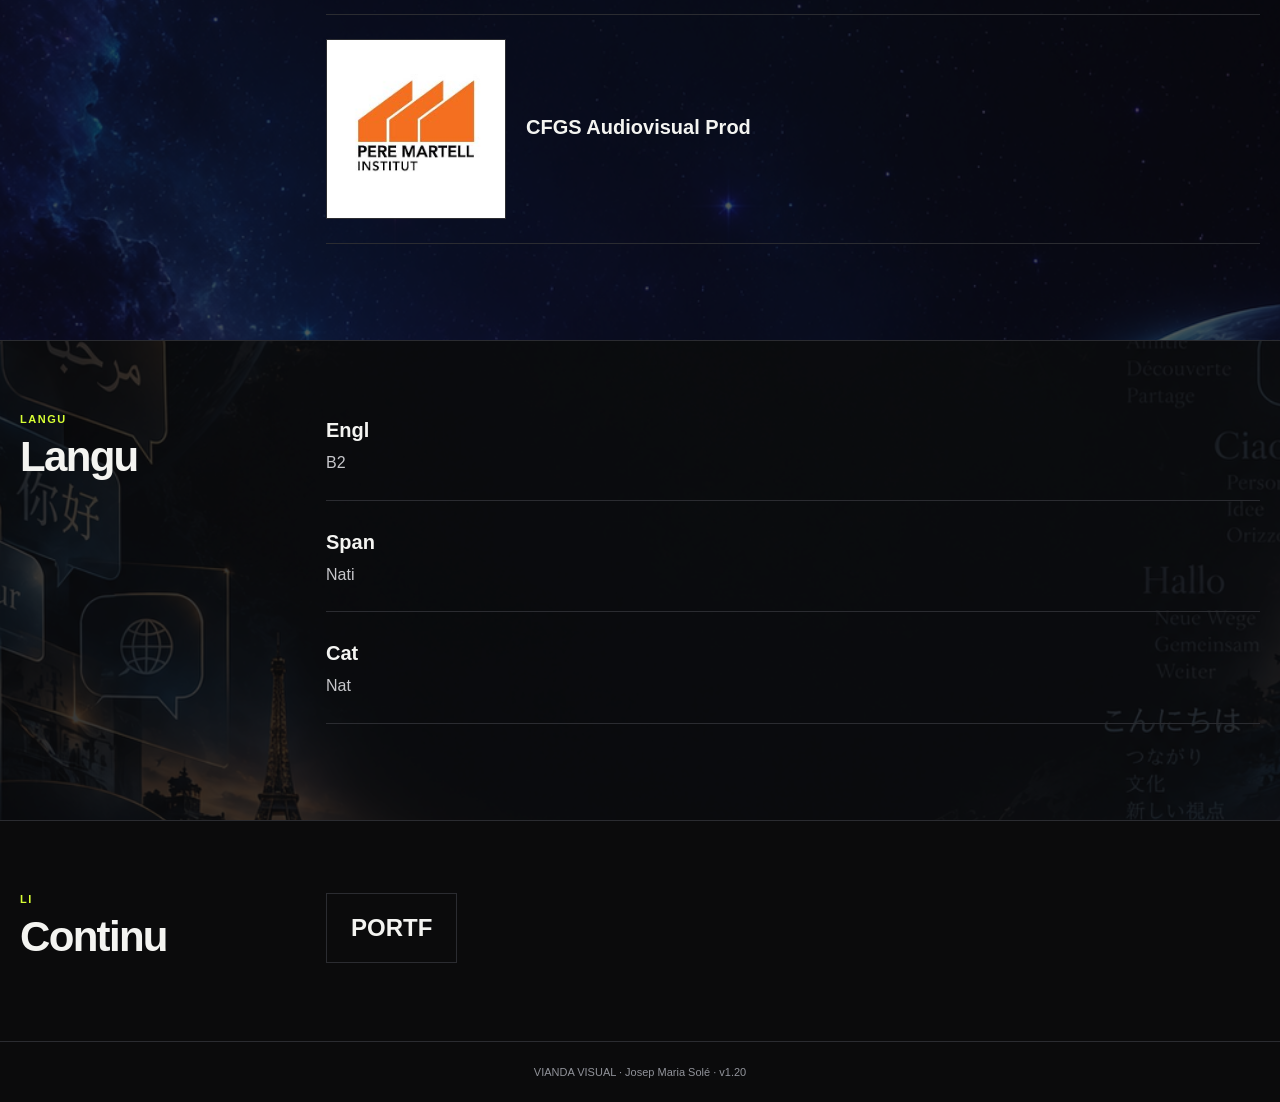
==== commit 19fcf043: "Publish VIANDA VISUAL v1.3" ====
--- a/cv/index.html
+++ b/cv/index.html
@@ -11,11 +11,11 @@
 <header><div class="wrap cvnav"><div class="cvbrand"><strong>VIANDA VISUAL</strong><span>CV</span></div>
 <div class="cvnavright"><div class="langswitch" role="group" aria-label="CV language"><button data-lang="eng">ENG</button><button data-lang="cast">CAST</button><button data-lang="cat">CAT</button></div><button type="button" class="pdf-download" id="downloadPdf" aria-label="Download CV as PDF">↓ PDF</button><a href="../" class="portfolio-link" id="portfolioLink">SITE ↗</a></div></div></header>
 <main id="cvroot"></main>
-<footer><div class="wrap">VIANDA VISUAL · Josep Maria Solé · v1.19</div></footer>
+<footer><div class="wrap">VIANDA VISUAL · Josep Maria Solé · v1.20</div></footer>
 <script>window.VV_PUBLIC_BUILD=true;window.VV_PUBLIC_PREFIX="../";window.VV_PUBLISHED_ASSETS={"vv-image-disturbing-stories-app": "media/vv-image-disturbing-stories-app.png", "vv-image-project-1790260152347": "media/vv-image-project-1790260152347.png", "vv-image-project-1790260160814": "media/vv-image-project-1790260160814.png", "vv-item-disturbing-player": "media/vv-item-disturbing-player.png", "vv-image-banda-de-la-cala": "media/vv-image-banda-de-la-cala.png", "vv-image-project-1790260161949": "media/vv-image-project-1790260161949.png", "vv-item-project-1790276486719": "media/vv-item-project-1790276486719.png", "vv-item-project-1790276487764": "media/vv-item-project-1790276487764.png", "vv-image-lab-01": "media/vv-image-lab-01.jpg", "vv-bg-projects": "media/vv-bg-projects.png", "vv-bg-lab": "media/vv-bg-lab.png", "vv-site-bg-audiovisual": "media/vv-site-bg-audiovisual.jpg", "vv-site-bg-about": "media/vv-site-bg-about.jpg", "vv-bg-skills": "media/vv-bg-skills.jpg", "vv-site-bg-contact": "media/vv-site-bg-contact.png", "vv-site-bg-home": "media/vv-site-bg-home.webm", "vv-item-cv-experience-1": "media/vv-item-cv-experience-1.png", "vv-cv-experience-loop-cv-experience-1": "media/vv-cv-experience-loop-cv-experience-1.webm", "vv-item-cv-experience-2": "media/vv-item-cv-experience-2.png", "vv-cv-experience-loop-cv-experience-2": "media/vv-cv-experience-loop-cv-experience-2.webm", "vv-item-cv-experience-3": "media/vv-item-cv-experience-3.jpg", "vv-cv-experience-loop-cv-experience-3": "media/vv-cv-experience-loop-cv-experience-3.webm", "vv-item-cv-experience-4": "media/vv-item-cv-experience-4.jpg", "vv-cv-experience-loop-cv-experience-4": "media/vv-cv-experience-loop-cv-experience-4.webm", "vv-item-cv-experience-5": "media/vv-item-cv-experience-5.jpg", "vv-cv-experience-loop-cv-experience-5": "media/vv-cv-experience-loop-cv-experience-5.webm", "vv-item-cv-experience-6": "media/vv-item-cv-experience-6.jpg", "vv-cv-experience-loop-cv-experience-6": "media/vv-cv-experience-loop-cv-experience-6.webm", "vv-item-cv-experience-7": "media/vv-item-cv-experience-7.jpg", "vv-cv-experience-loop-cv-experience-7": "media/vv-cv-experience-loop-cv-experience-7.webm", "vv-item-cv-projects-1": "media/vv-item-cv-projects-1.png", "vv-item-cv-projects-2": "media/vv-item-cv-projects-2.png", "vv-item-cv-education-1": "media/vv-item-cv-education-1.png", "vv-item-cv-education-2": "media/vv-item-cv-education-2.png", "vv-item-cv-education-3": "media/vv-item-cv-education-3.jpg", "vv-cv-bg-hero": "media/vv-cv-bg-hero.jpg", "vv-cv-bg-experience": "media/vv-cv-bg-experience.jpg", "vv-cv-bg-projects": "media/vv-cv-bg-projects.png", "vv-cv-bg-education": "media/vv-cv-bg-education.png", "vv-cv-bg-languages": "media/vv-cv-bg-languages.png", "vv-cv-bg-heroMobile": "media/vv-cv-bg-heroMobile.jpg", "vv-cv-bg-pdfDesktop": "media/vv-cv-bg-pdfDesktop.jpg", "vv-cv-bg-pdfMobile": "media/vv-cv-bg-pdfMobile.jpg"};</script>
 <script src="../shared/app.js?v=1.16"></script>
 <script src="../shared/phone-analytics.js?v=1.16"></script>
-<script src="pdf-print.js?v=1.19"></script>
+<script src="pdf-print.js?v=1.20"></script>
 <script>
 
 function vvNormalizeModel(d){
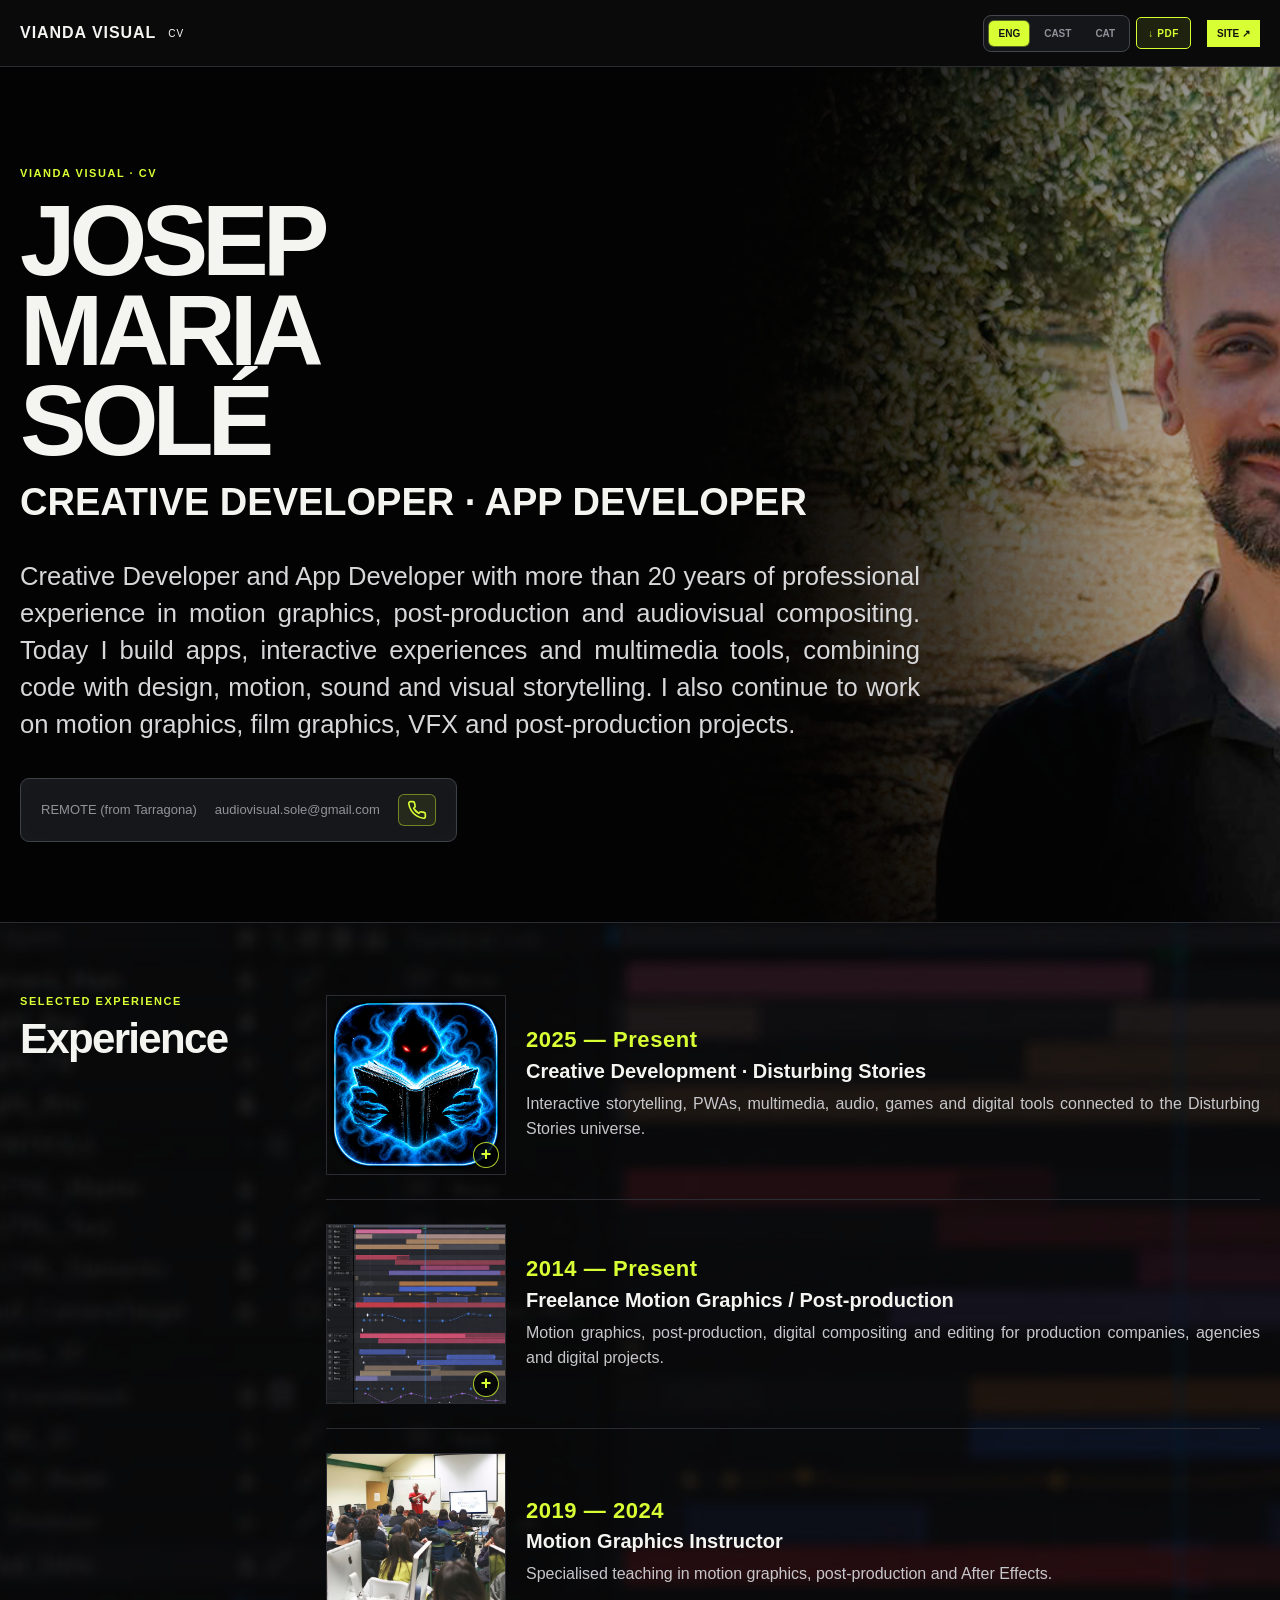
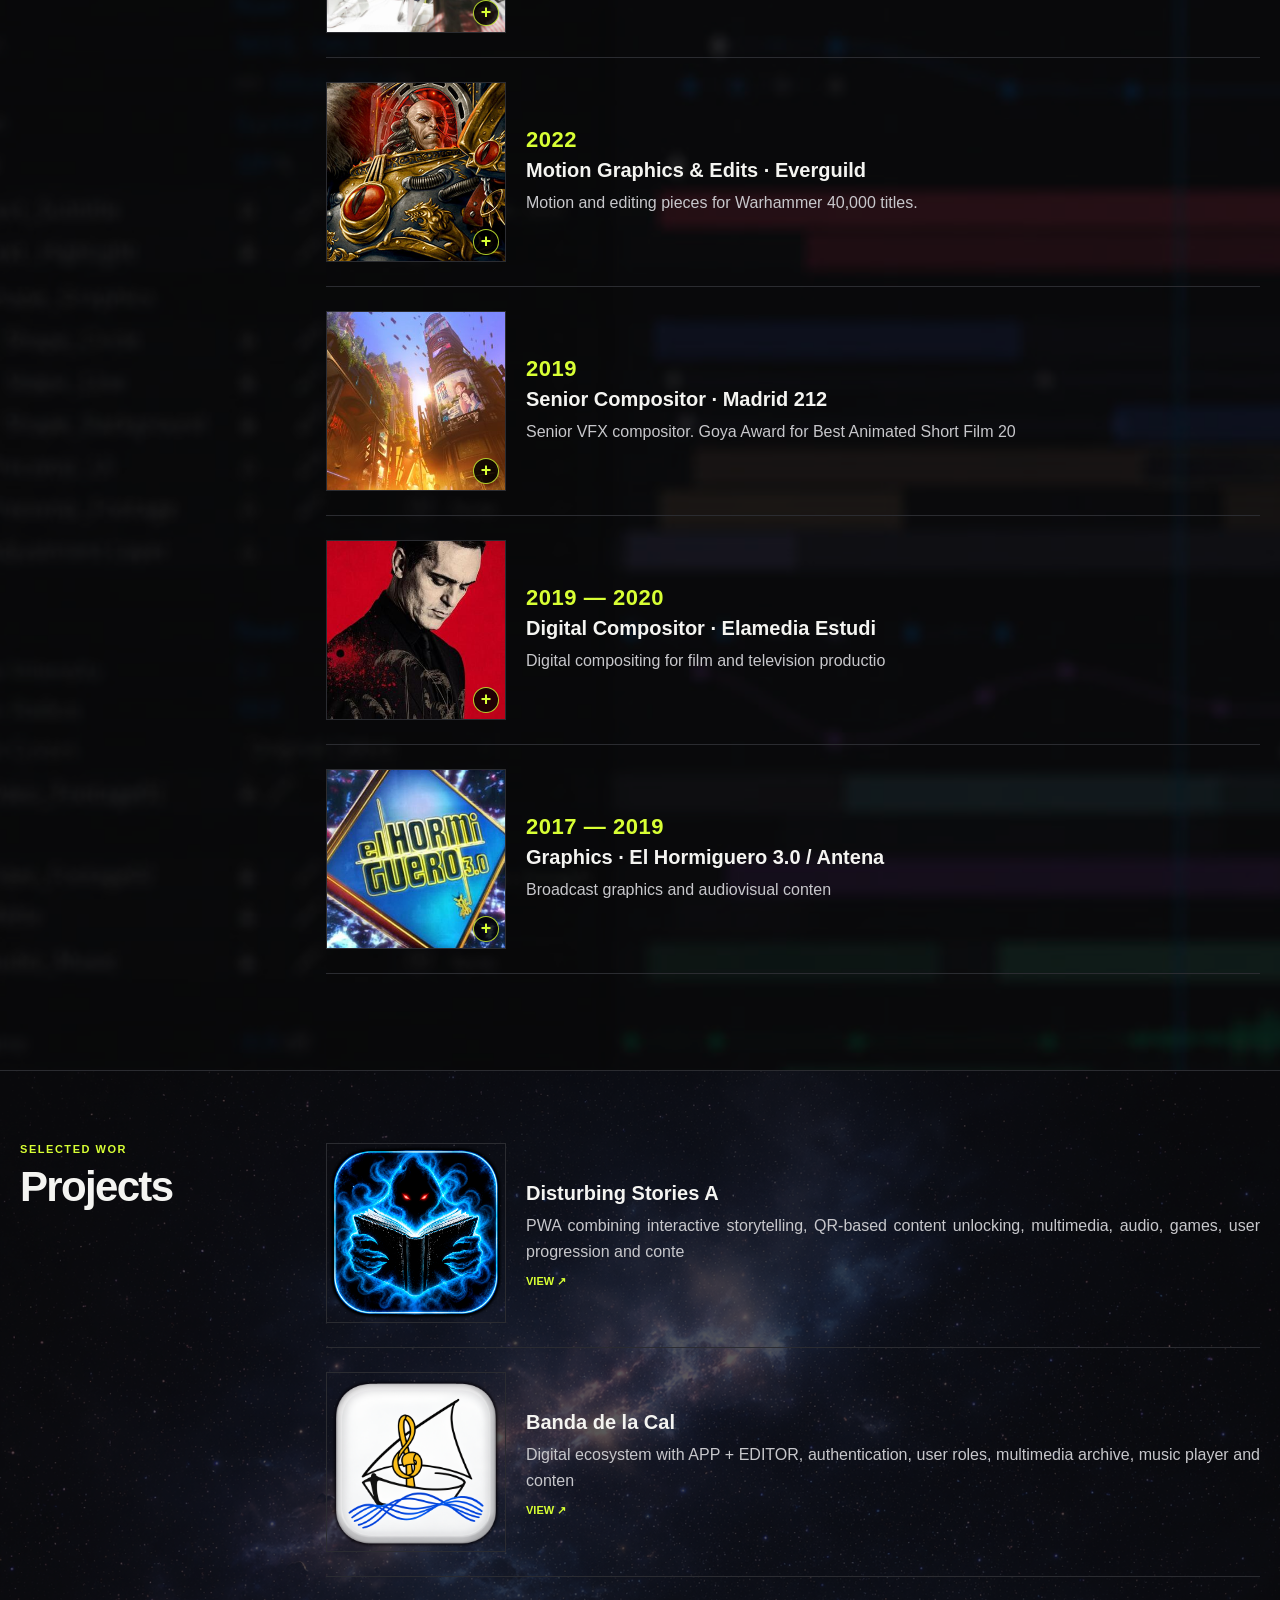
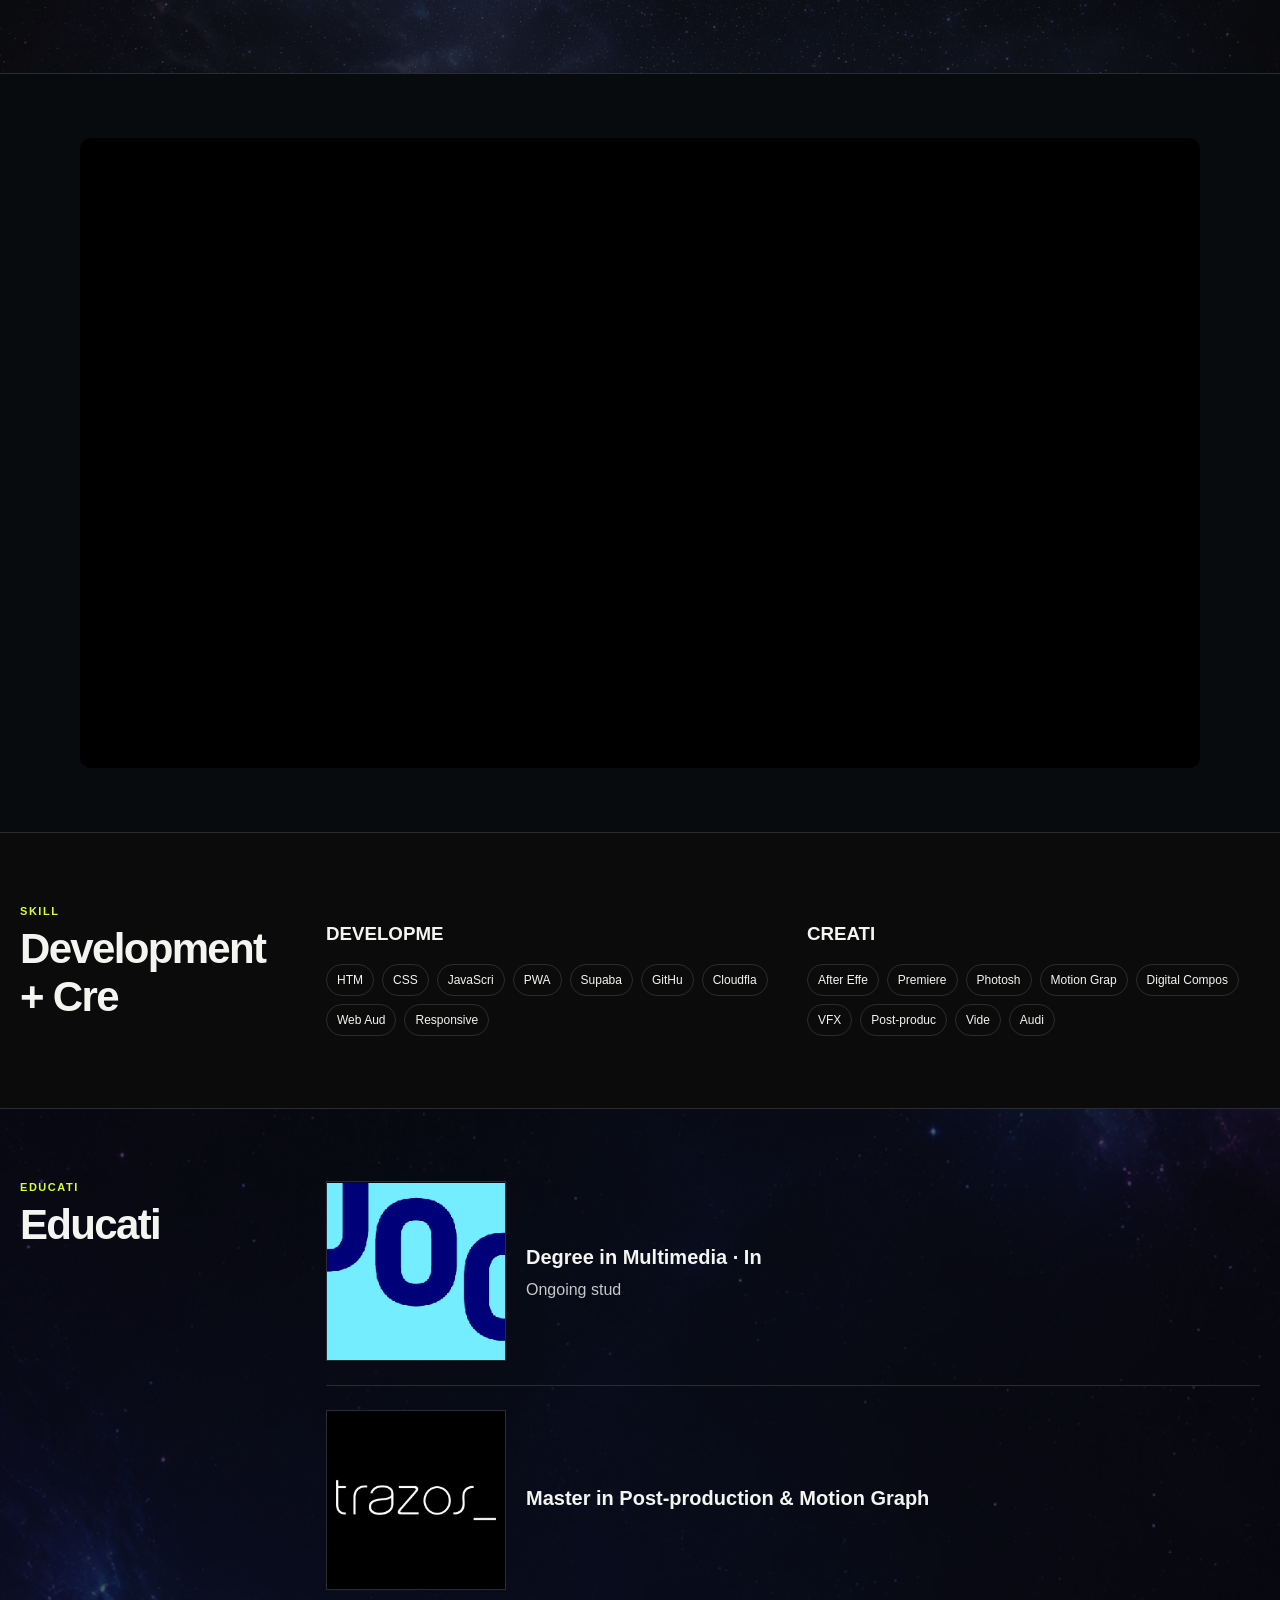
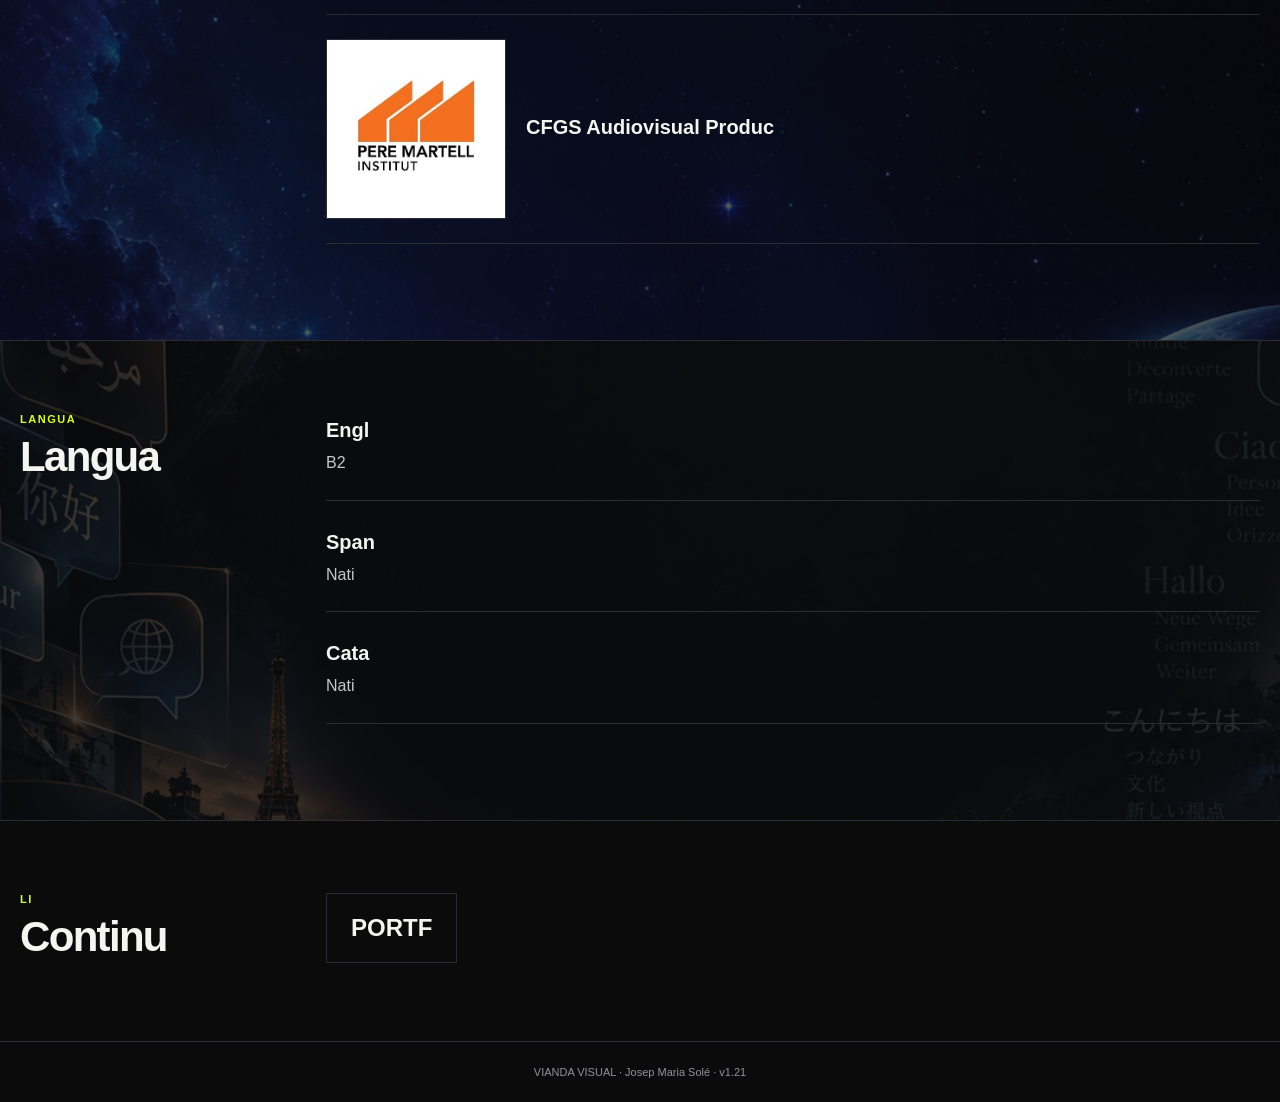
==== commit a7ff902b: "Publish VIANDA VISUAL v1.3" ====
--- a/cv/index.html
+++ b/cv/index.html
@@ -11,11 +11,11 @@
 <header><div class="wrap cvnav"><div class="cvbrand"><strong>VIANDA VISUAL</strong><span>CV</span></div>
 <div class="cvnavright"><div class="langswitch" role="group" aria-label="CV language"><button data-lang="eng">ENG</button><button data-lang="cast">CAST</button><button data-lang="cat">CAT</button></div><button type="button" class="pdf-download" id="downloadPdf" aria-label="Download CV as PDF">↓ PDF</button><a href="../" class="portfolio-link" id="portfolioLink">SITE ↗</a></div></div></header>
 <main id="cvroot"></main>
-<footer><div class="wrap">VIANDA VISUAL · Josep Maria Solé · v1.20</div></footer>
+<footer><div class="wrap">VIANDA VISUAL · Josep Maria Solé · v1.21</div></footer>
 <script>window.VV_PUBLIC_BUILD=true;window.VV_PUBLIC_PREFIX="../";window.VV_PUBLISHED_ASSETS={"vv-image-disturbing-stories-app": "media/vv-image-disturbing-stories-app.png", "vv-image-project-1790260152347": "media/vv-image-project-1790260152347.png", "vv-image-project-1790260160814": "media/vv-image-project-1790260160814.png", "vv-item-disturbing-player": "media/vv-item-disturbing-player.png", "vv-image-banda-de-la-cala": "media/vv-image-banda-de-la-cala.png", "vv-image-project-1790260161949": "media/vv-image-project-1790260161949.png", "vv-item-project-1790276486719": "media/vv-item-project-1790276486719.png", "vv-item-project-1790276487764": "media/vv-item-project-1790276487764.png", "vv-image-lab-01": "media/vv-image-lab-01.jpg", "vv-bg-projects": "media/vv-bg-projects.png", "vv-bg-lab": "media/vv-bg-lab.png", "vv-site-bg-audiovisual": "media/vv-site-bg-audiovisual.jpg", "vv-site-bg-about": "media/vv-site-bg-about.jpg", "vv-bg-skills": "media/vv-bg-skills.jpg", "vv-site-bg-contact": "media/vv-site-bg-contact.png", "vv-site-bg-home": "media/vv-site-bg-home.webm", "vv-item-cv-experience-1": "media/vv-item-cv-experience-1.png", "vv-cv-experience-loop-cv-experience-1": "media/vv-cv-experience-loop-cv-experience-1.webm", "vv-item-cv-experience-2": "media/vv-item-cv-experience-2.png", "vv-cv-experience-loop-cv-experience-2": "media/vv-cv-experience-loop-cv-experience-2.webm", "vv-item-cv-experience-3": "media/vv-item-cv-experience-3.jpg", "vv-cv-experience-loop-cv-experience-3": "media/vv-cv-experience-loop-cv-experience-3.webm", "vv-item-cv-experience-4": "media/vv-item-cv-experience-4.jpg", "vv-cv-experience-loop-cv-experience-4": "media/vv-cv-experience-loop-cv-experience-4.webm", "vv-item-cv-experience-5": "media/vv-item-cv-experience-5.jpg", "vv-cv-experience-loop-cv-experience-5": "media/vv-cv-experience-loop-cv-experience-5.webm", "vv-item-cv-experience-6": "media/vv-item-cv-experience-6.jpg", "vv-cv-experience-loop-cv-experience-6": "media/vv-cv-experience-loop-cv-experience-6.webm", "vv-item-cv-experience-7": "media/vv-item-cv-experience-7.jpg", "vv-cv-experience-loop-cv-experience-7": "media/vv-cv-experience-loop-cv-experience-7.webm", "vv-item-cv-projects-1": "media/vv-item-cv-projects-1.png", "vv-item-cv-projects-2": "media/vv-item-cv-projects-2.png", "vv-item-cv-education-1": "media/vv-item-cv-education-1.png", "vv-item-cv-education-2": "media/vv-item-cv-education-2.png", "vv-item-cv-education-3": "media/vv-item-cv-education-3.jpg", "vv-cv-bg-hero": "media/vv-cv-bg-hero.jpg", "vv-cv-bg-experience": "media/vv-cv-bg-experience.jpg", "vv-cv-bg-projects": "media/vv-cv-bg-projects.png", "vv-cv-bg-education": "media/vv-cv-bg-education.png", "vv-cv-bg-languages": "media/vv-cv-bg-languages.png", "vv-cv-bg-heroMobile": "media/vv-cv-bg-heroMobile.jpg", "vv-cv-bg-pdfDesktop": "media/vv-cv-bg-pdfDesktop.jpg", "vv-cv-bg-pdfMobile": "media/vv-cv-bg-pdfMobile.jpg"};</script>
 <script src="../shared/app.js?v=1.16"></script>
 <script src="../shared/phone-analytics.js?v=1.16"></script>
-<script src="pdf-print.js?v=1.20"></script>
+<script src="pdf-print.js?v=1.21"></script>
 <script>
 
 function vvNormalizeModel(d){
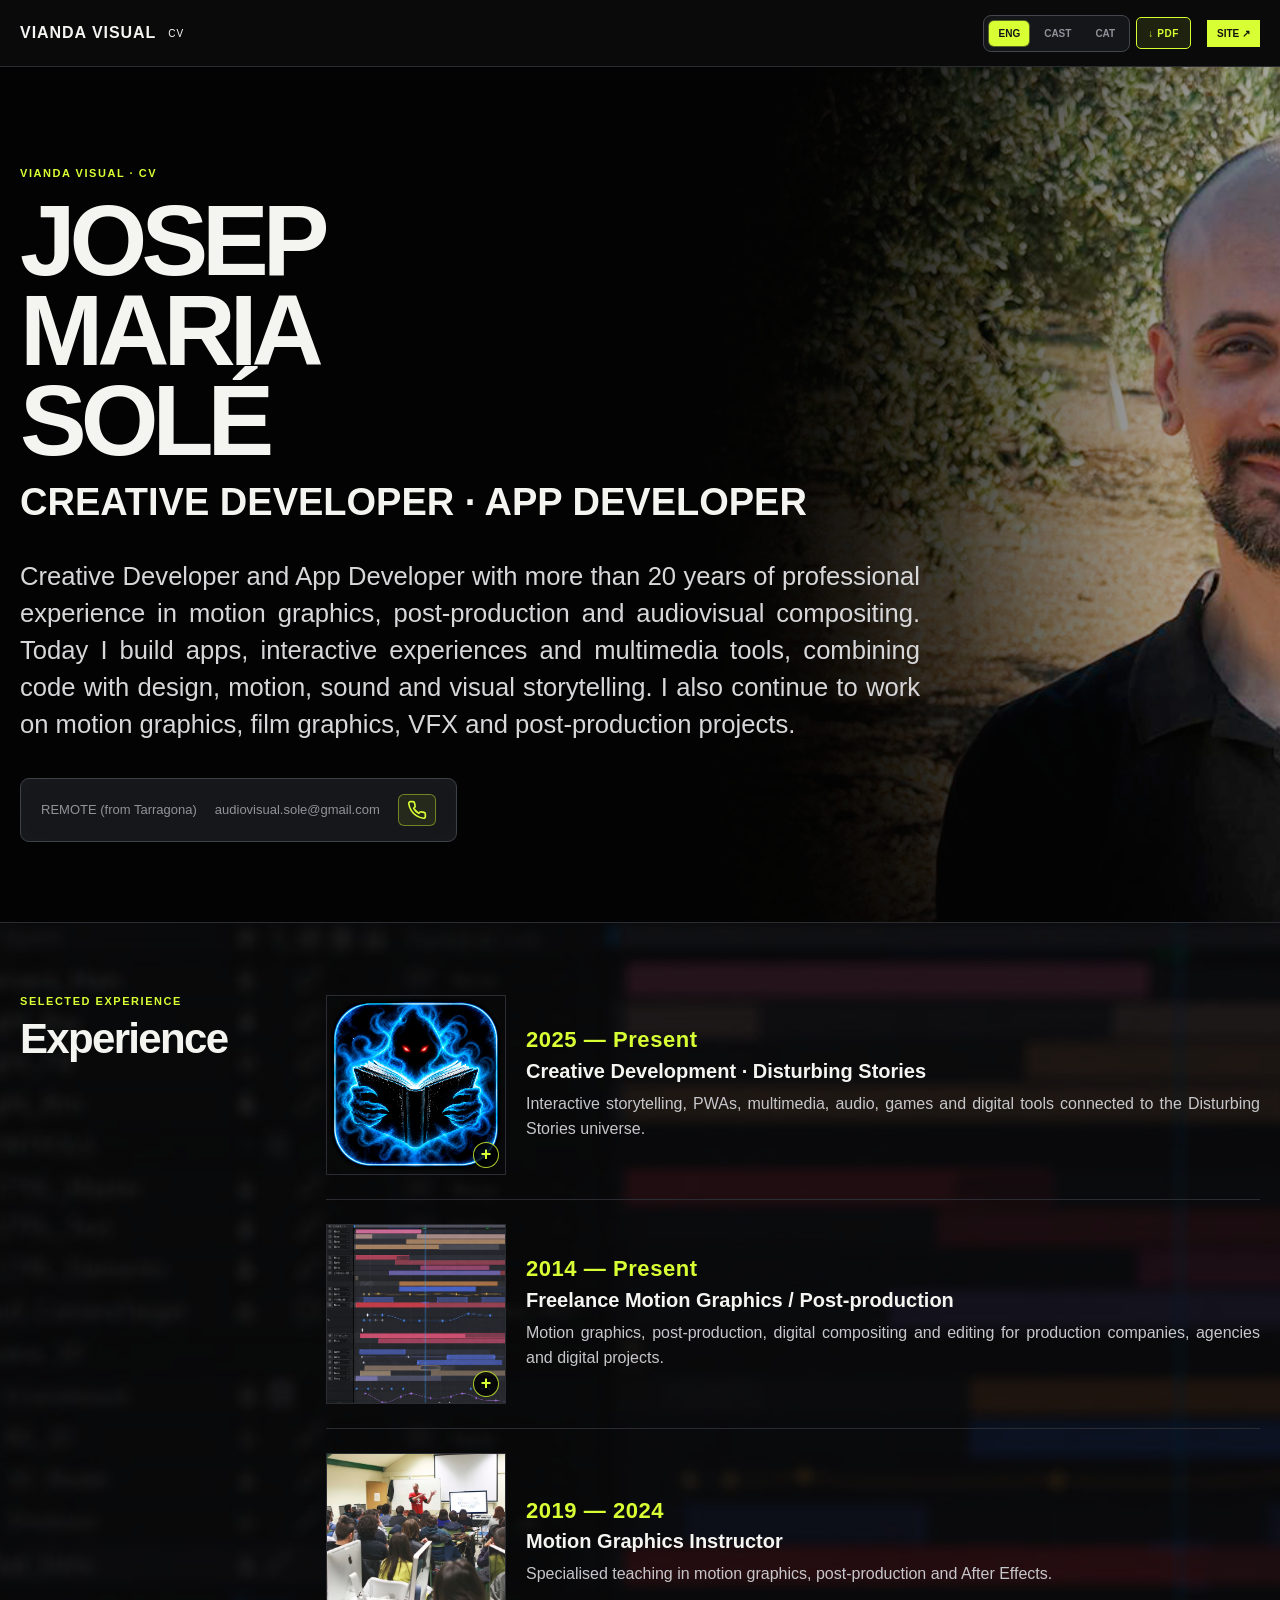
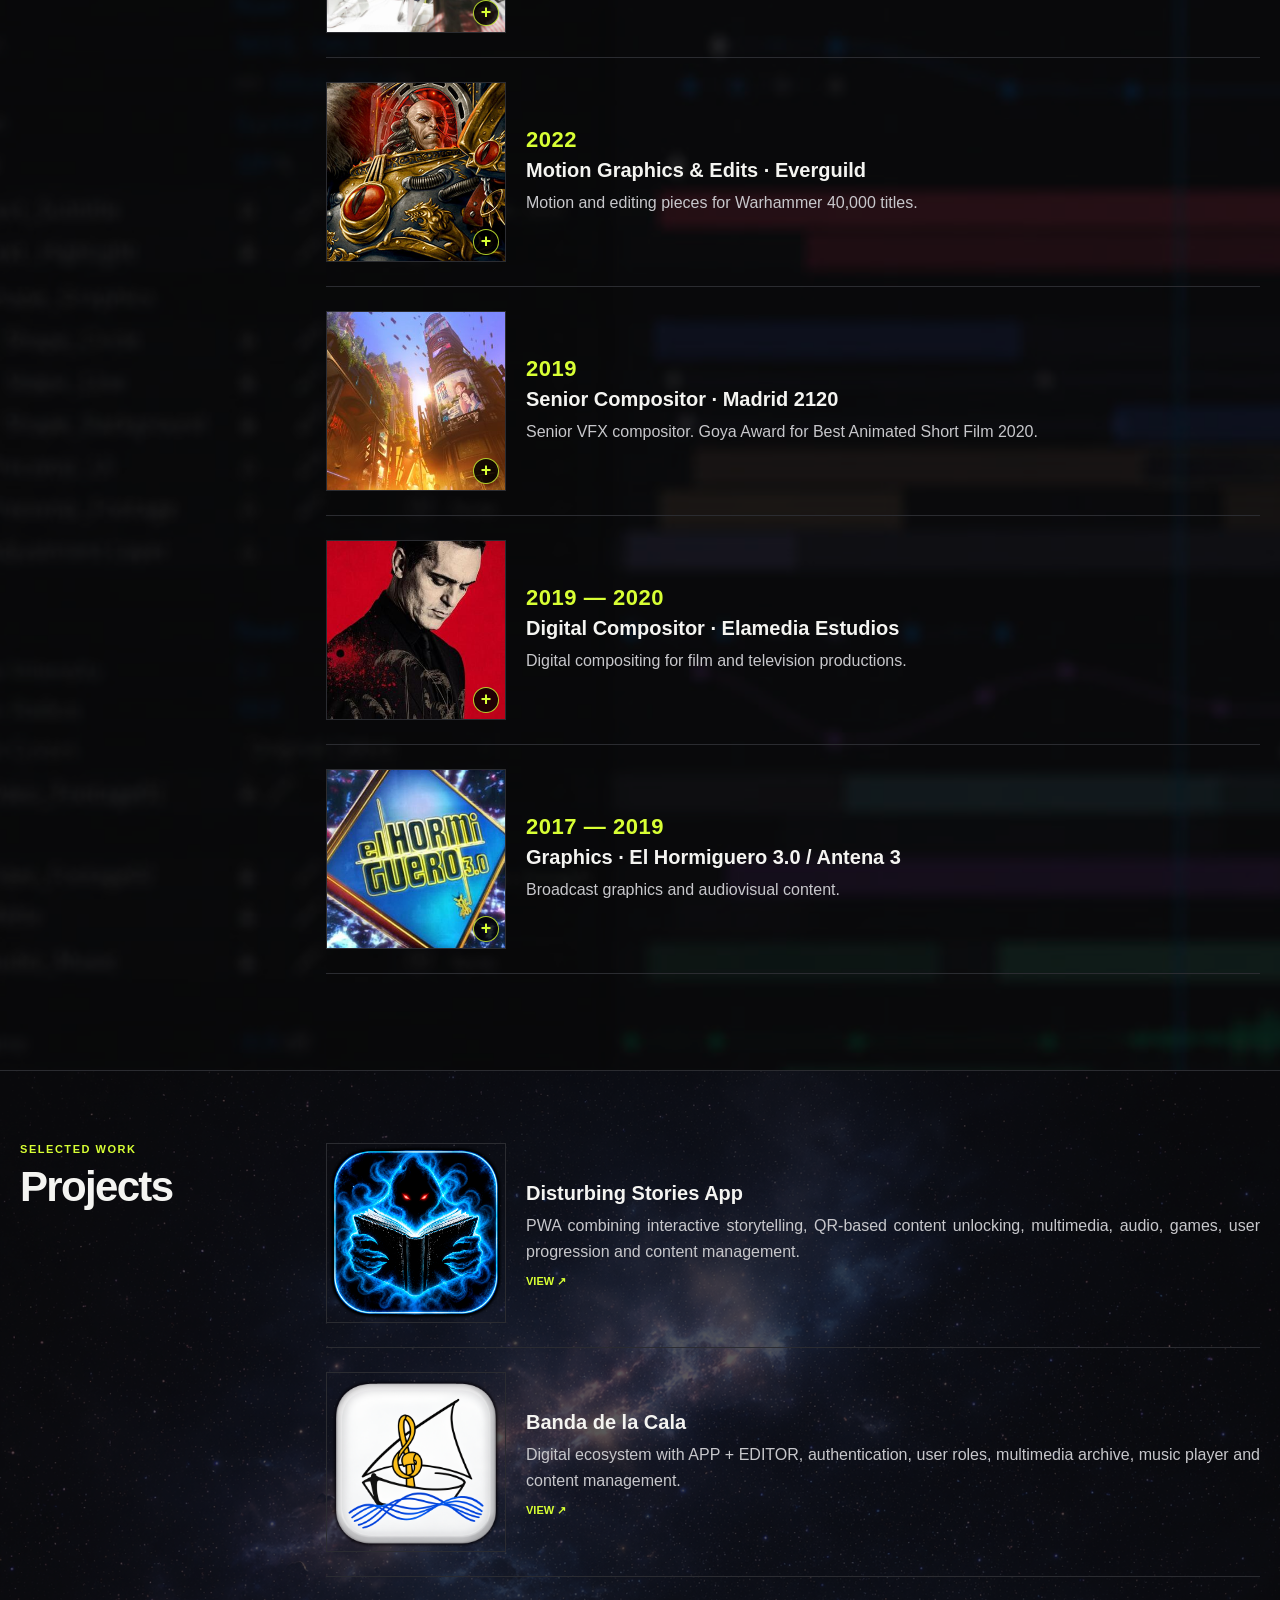
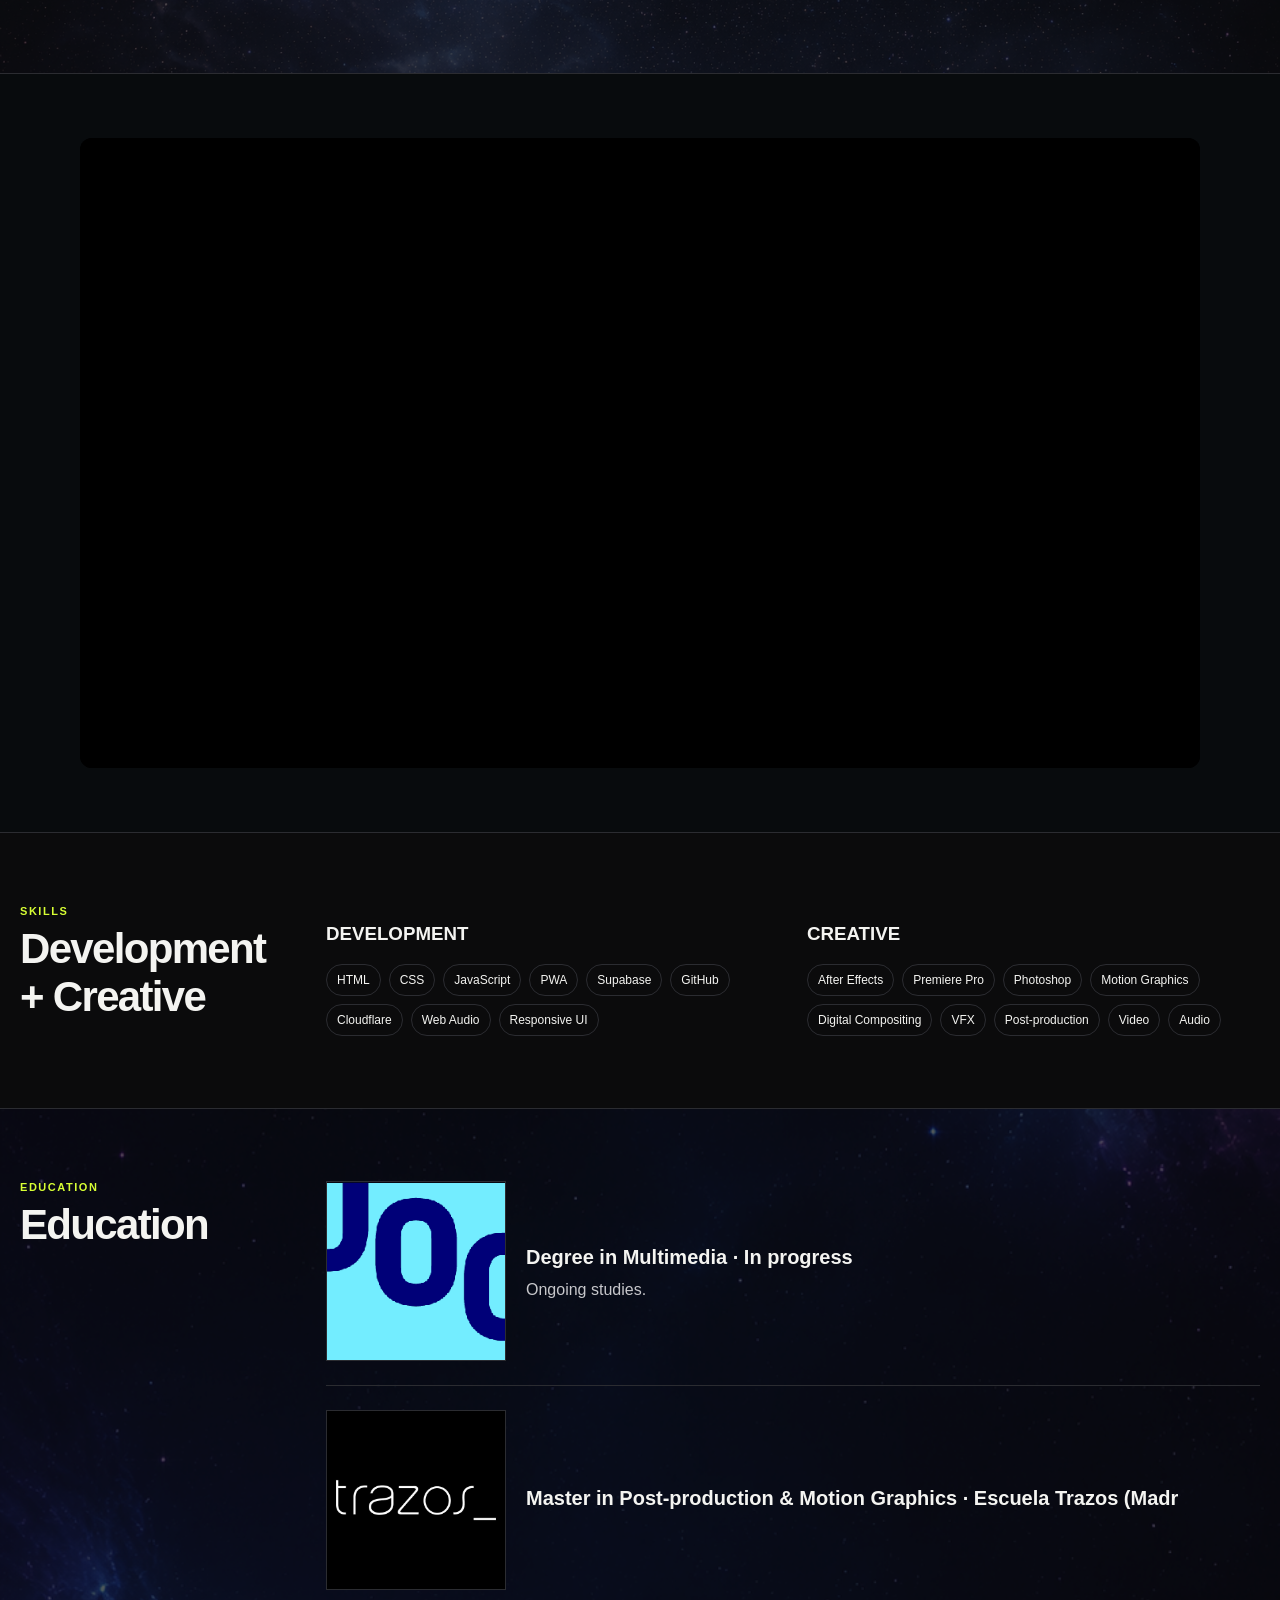
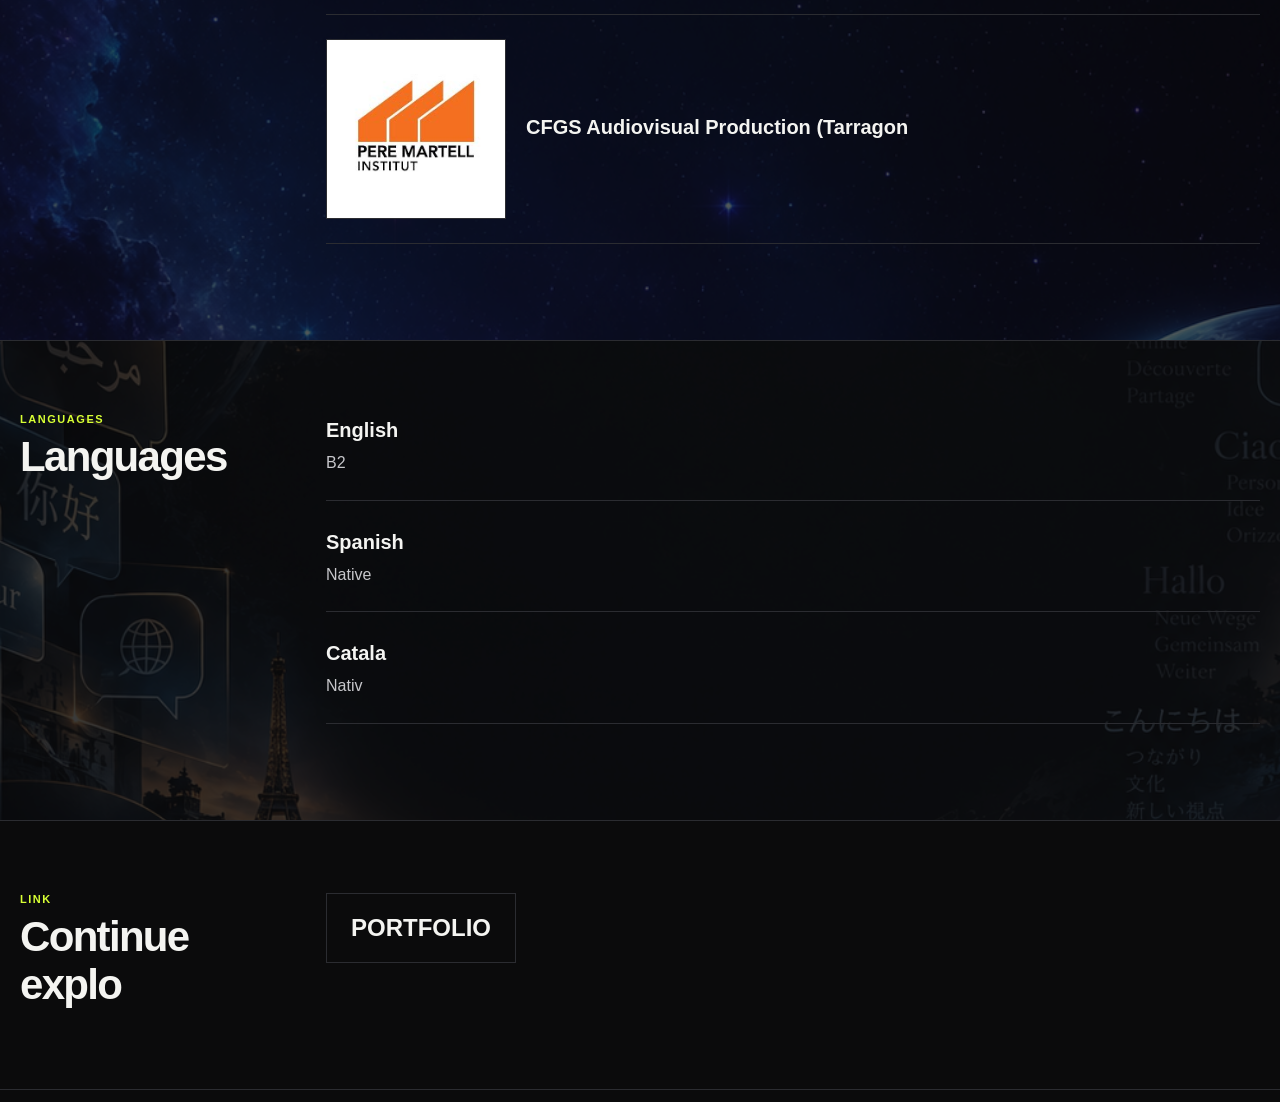
==== commit 92bee2da: "Publish VIANDA VISUAL v1.3" ====
--- a/cv/index.html
+++ b/cv/index.html
@@ -11,11 +11,11 @@
 <header><div class="wrap cvnav"><div class="cvbrand"><strong>VIANDA VISUAL</strong><span>CV</span></div>
 <div class="cvnavright"><div class="langswitch" role="group" aria-label="CV language"><button data-lang="eng">ENG</button><button data-lang="cast">CAST</button><button data-lang="cat">CAT</button></div><button type="button" class="pdf-download" id="downloadPdf" aria-label="Download CV as PDF">↓ PDF</button><a href="../" class="portfolio-link" id="portfolioLink">SITE ↗</a></div></div></header>
 <main id="cvroot"></main>
-<footer><div class="wrap">VIANDA VISUAL · Josep Maria Solé · v1.21</div></footer>
+<footer><div class="wrap">VIANDA VISUAL · Josep Maria Solé · v1.22</div></footer>
 <script>window.VV_PUBLIC_BUILD=true;window.VV_PUBLIC_PREFIX="../";window.VV_PUBLISHED_ASSETS={"vv-image-disturbing-stories-app": "media/vv-image-disturbing-stories-app.png", "vv-image-project-1790260152347": "media/vv-image-project-1790260152347.png", "vv-image-project-1790260160814": "media/vv-image-project-1790260160814.png", "vv-item-disturbing-player": "media/vv-item-disturbing-player.png", "vv-image-banda-de-la-cala": "media/vv-image-banda-de-la-cala.png", "vv-image-project-1790260161949": "media/vv-image-project-1790260161949.png", "vv-item-project-1790276486719": "media/vv-item-project-1790276486719.png", "vv-item-project-1790276487764": "media/vv-item-project-1790276487764.png", "vv-image-lab-01": "media/vv-image-lab-01.jpg", "vv-bg-projects": "media/vv-bg-projects.png", "vv-bg-lab": "media/vv-bg-lab.png", "vv-site-bg-audiovisual": "media/vv-site-bg-audiovisual.jpg", "vv-site-bg-about": "media/vv-site-bg-about.jpg", "vv-bg-skills": "media/vv-bg-skills.jpg", "vv-site-bg-contact": "media/vv-site-bg-contact.png", "vv-site-bg-home": "media/vv-site-bg-home.webm", "vv-item-cv-experience-1": "media/vv-item-cv-experience-1.png", "vv-cv-experience-loop-cv-experience-1": "media/vv-cv-experience-loop-cv-experience-1.webm", "vv-item-cv-experience-2": "media/vv-item-cv-experience-2.png", "vv-cv-experience-loop-cv-experience-2": "media/vv-cv-experience-loop-cv-experience-2.webm", "vv-item-cv-experience-3": "media/vv-item-cv-experience-3.jpg", "vv-cv-experience-loop-cv-experience-3": "media/vv-cv-experience-loop-cv-experience-3.webm", "vv-item-cv-experience-4": "media/vv-item-cv-experience-4.jpg", "vv-cv-experience-loop-cv-experience-4": "media/vv-cv-experience-loop-cv-experience-4.webm", "vv-item-cv-experience-5": "media/vv-item-cv-experience-5.jpg", "vv-cv-experience-loop-cv-experience-5": "media/vv-cv-experience-loop-cv-experience-5.webm", "vv-item-cv-experience-6": "media/vv-item-cv-experience-6.jpg", "vv-cv-experience-loop-cv-experience-6": "media/vv-cv-experience-loop-cv-experience-6.webm", "vv-item-cv-experience-7": "media/vv-item-cv-experience-7.jpg", "vv-cv-experience-loop-cv-experience-7": "media/vv-cv-experience-loop-cv-experience-7.webm", "vv-item-cv-projects-1": "media/vv-item-cv-projects-1.png", "vv-item-cv-projects-2": "media/vv-item-cv-projects-2.png", "vv-item-cv-education-1": "media/vv-item-cv-education-1.png", "vv-item-cv-education-2": "media/vv-item-cv-education-2.png", "vv-item-cv-education-3": "media/vv-item-cv-education-3.jpg", "vv-cv-bg-hero": "media/vv-cv-bg-hero.jpg", "vv-cv-bg-experience": "media/vv-cv-bg-experience.jpg", "vv-cv-bg-projects": "media/vv-cv-bg-projects.png", "vv-cv-bg-education": "media/vv-cv-bg-education.png", "vv-cv-bg-languages": "media/vv-cv-bg-languages.png", "vv-cv-bg-heroMobile": "media/vv-cv-bg-heroMobile.jpg", "vv-cv-bg-pdfDesktop": "media/vv-cv-bg-pdfDesktop.jpg", "vv-cv-bg-pdfMobile": "media/vv-cv-bg-pdfMobile.jpg"};</script>
 <script src="../shared/app.js?v=1.16"></script>
 <script src="../shared/phone-analytics.js?v=1.16"></script>
-<script src="pdf-print.js?v=1.21"></script>
+<script src="pdf-print.js?v=1.22"></script>
 <script>
 
 function vvNormalizeModel(d){
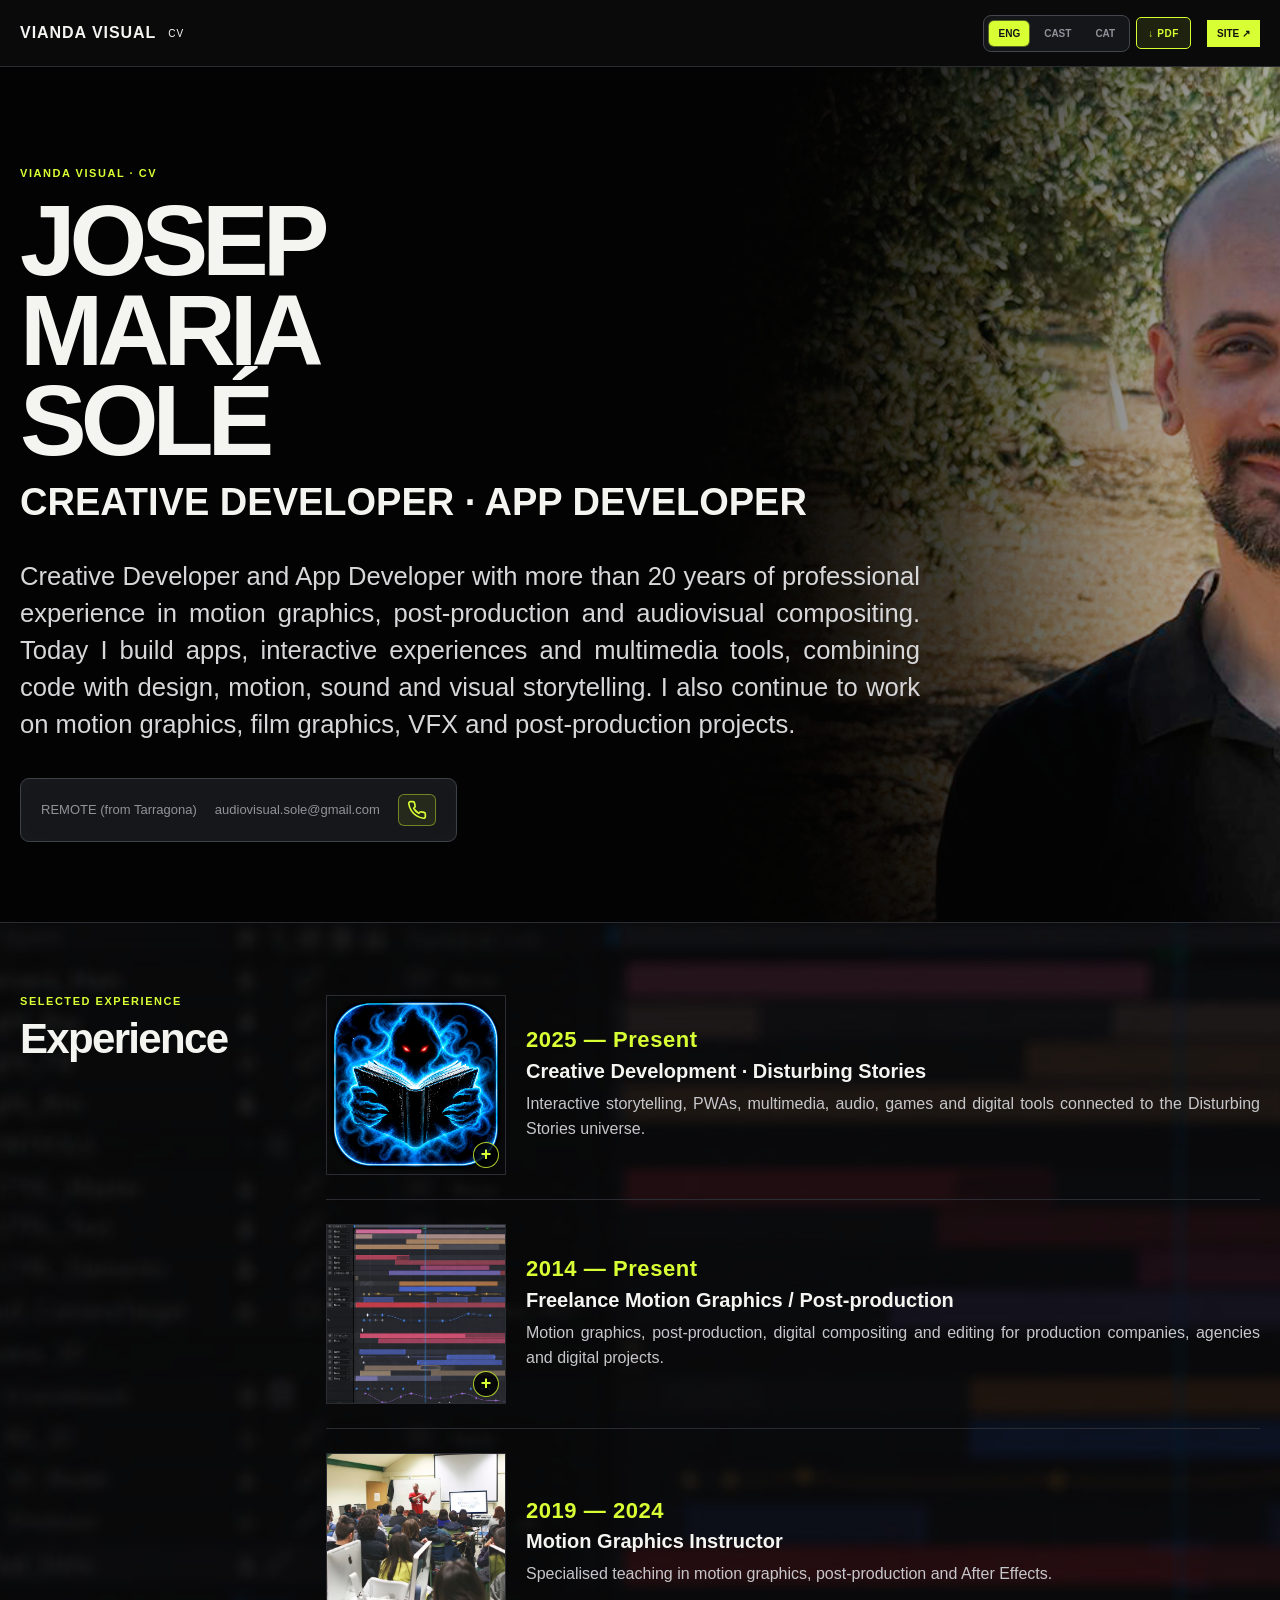
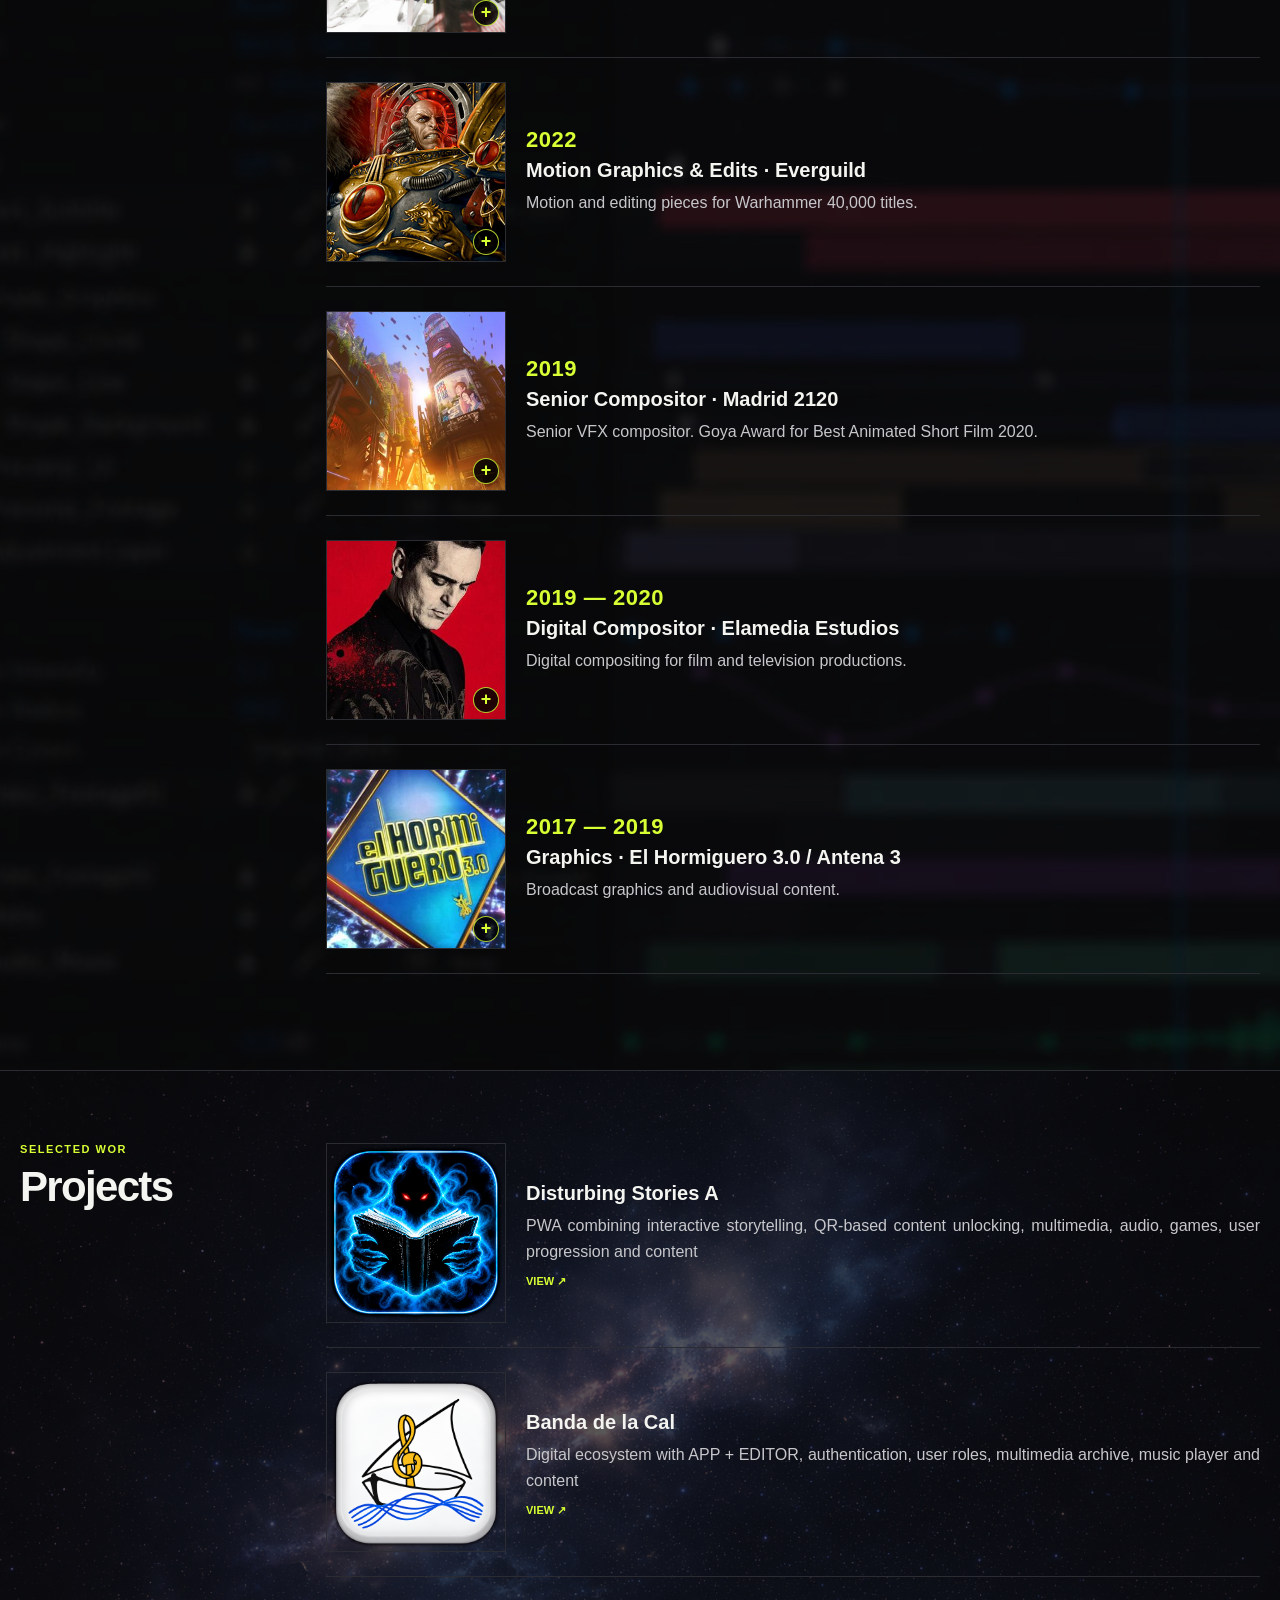
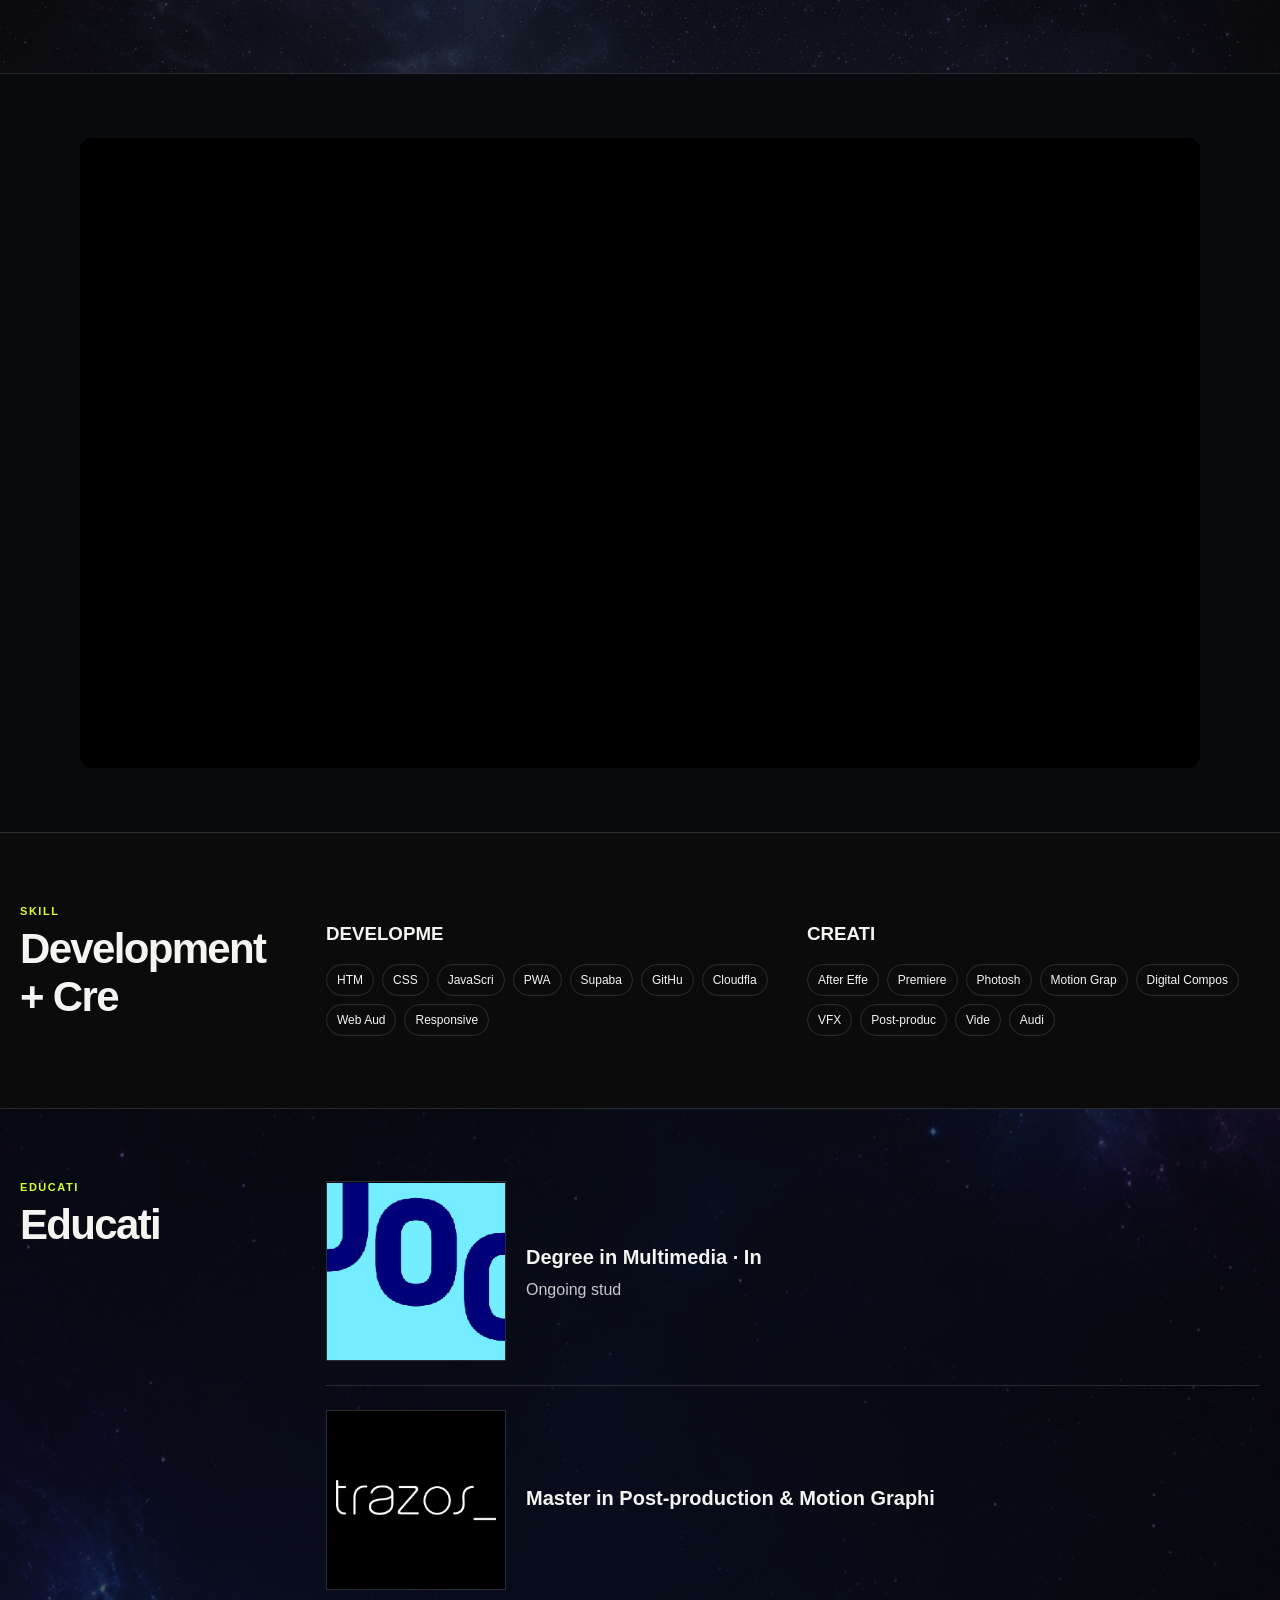
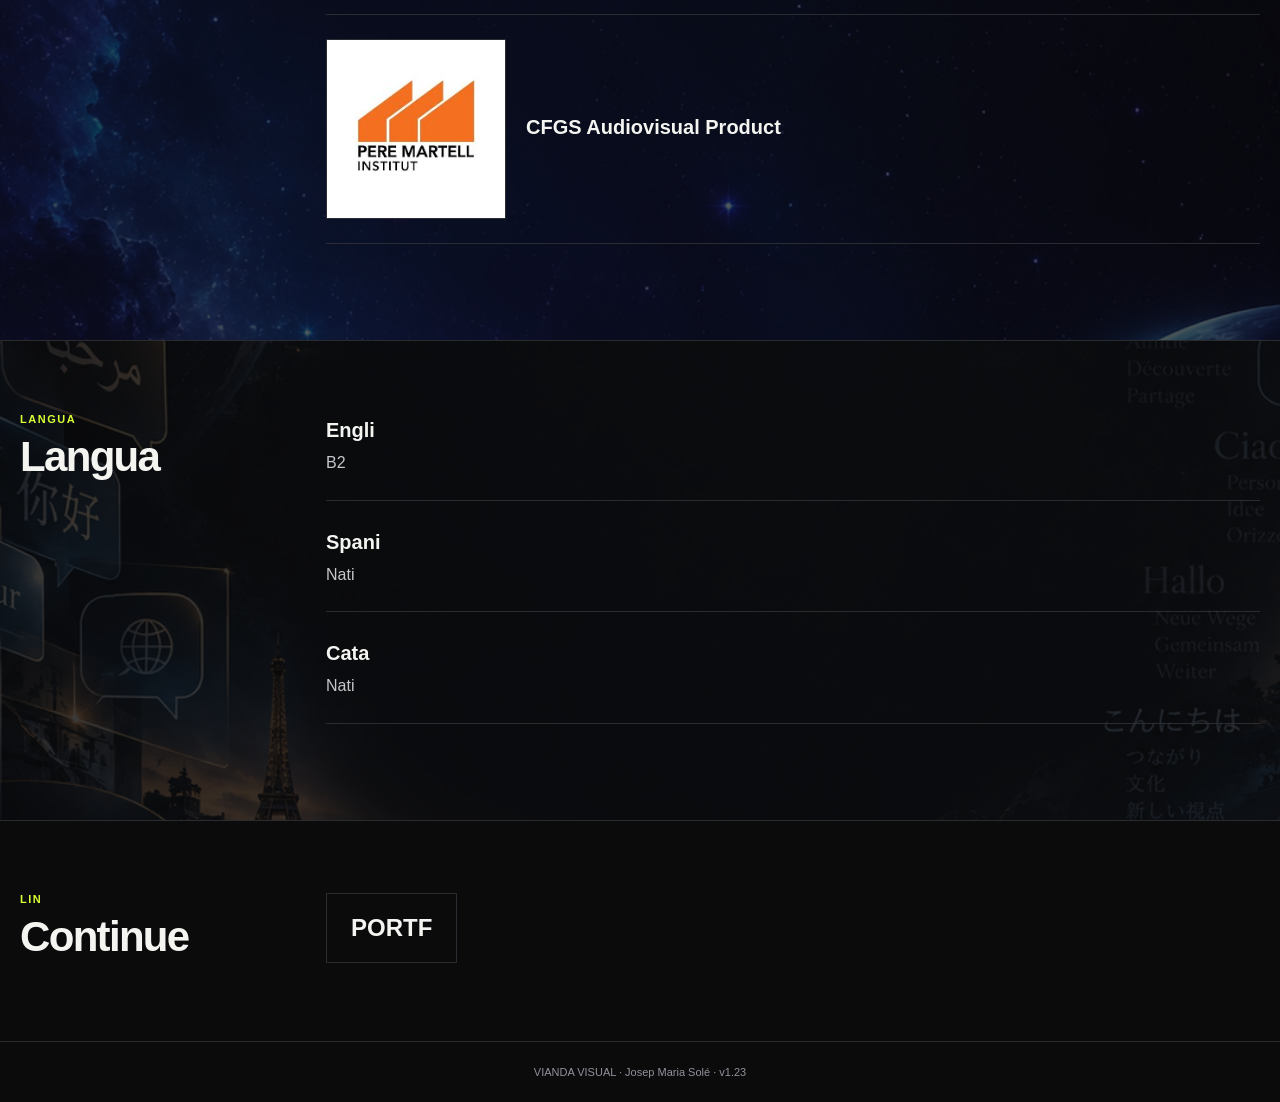
==== commit 0c3989c5: "Publish VIANDA VISUAL v1.3" ====
--- a/cv/index.html
+++ b/cv/index.html
@@ -11,11 +11,11 @@
 <header><div class="wrap cvnav"><div class="cvbrand"><strong>VIANDA VISUAL</strong><span>CV</span></div>
 <div class="cvnavright"><div class="langswitch" role="group" aria-label="CV language"><button data-lang="eng">ENG</button><button data-lang="cast">CAST</button><button data-lang="cat">CAT</button></div><button type="button" class="pdf-download" id="downloadPdf" aria-label="Download CV as PDF">↓ PDF</button><a href="../" class="portfolio-link" id="portfolioLink">SITE ↗</a></div></div></header>
 <main id="cvroot"></main>
-<footer><div class="wrap">VIANDA VISUAL · Josep Maria Solé · v1.22</div></footer>
+<footer><div class="wrap">VIANDA VISUAL · Josep Maria Solé · v1.23</div></footer>
 <script>window.VV_PUBLIC_BUILD=true;window.VV_PUBLIC_PREFIX="../";window.VV_PUBLISHED_ASSETS={"vv-image-disturbing-stories-app": "media/vv-image-disturbing-stories-app.png", "vv-image-project-1790260152347": "media/vv-image-project-1790260152347.png", "vv-image-project-1790260160814": "media/vv-image-project-1790260160814.png", "vv-item-disturbing-player": "media/vv-item-disturbing-player.png", "vv-image-banda-de-la-cala": "media/vv-image-banda-de-la-cala.png", "vv-image-project-1790260161949": "media/vv-image-project-1790260161949.png", "vv-item-project-1790276486719": "media/vv-item-project-1790276486719.png", "vv-item-project-1790276487764": "media/vv-item-project-1790276487764.png", "vv-image-lab-01": "media/vv-image-lab-01.jpg", "vv-bg-projects": "media/vv-bg-projects.png", "vv-bg-lab": "media/vv-bg-lab.png", "vv-site-bg-audiovisual": "media/vv-site-bg-audiovisual.jpg", "vv-site-bg-about": "media/vv-site-bg-about.jpg", "vv-bg-skills": "media/vv-bg-skills.jpg", "vv-site-bg-contact": "media/vv-site-bg-contact.png", "vv-site-bg-home": "media/vv-site-bg-home.webm", "vv-item-cv-experience-1": "media/vv-item-cv-experience-1.png", "vv-cv-experience-loop-cv-experience-1": "media/vv-cv-experience-loop-cv-experience-1.webm", "vv-item-cv-experience-2": "media/vv-item-cv-experience-2.png", "vv-cv-experience-loop-cv-experience-2": "media/vv-cv-experience-loop-cv-experience-2.webm", "vv-item-cv-experience-3": "media/vv-item-cv-experience-3.jpg", "vv-cv-experience-loop-cv-experience-3": "media/vv-cv-experience-loop-cv-experience-3.webm", "vv-item-cv-experience-4": "media/vv-item-cv-experience-4.jpg", "vv-cv-experience-loop-cv-experience-4": "media/vv-cv-experience-loop-cv-experience-4.webm", "vv-item-cv-experience-5": "media/vv-item-cv-experience-5.jpg", "vv-cv-experience-loop-cv-experience-5": "media/vv-cv-experience-loop-cv-experience-5.webm", "vv-item-cv-experience-6": "media/vv-item-cv-experience-6.jpg", "vv-cv-experience-loop-cv-experience-6": "media/vv-cv-experience-loop-cv-experience-6.webm", "vv-item-cv-experience-7": "media/vv-item-cv-experience-7.jpg", "vv-cv-experience-loop-cv-experience-7": "media/vv-cv-experience-loop-cv-experience-7.webm", "vv-item-cv-projects-1": "media/vv-item-cv-projects-1.png", "vv-item-cv-projects-2": "media/vv-item-cv-projects-2.png", "vv-item-cv-education-1": "media/vv-item-cv-education-1.png", "vv-item-cv-education-2": "media/vv-item-cv-education-2.png", "vv-item-cv-education-3": "media/vv-item-cv-education-3.jpg", "vv-cv-bg-hero": "media/vv-cv-bg-hero.jpg", "vv-cv-bg-experience": "media/vv-cv-bg-experience.jpg", "vv-cv-bg-projects": "media/vv-cv-bg-projects.png", "vv-cv-bg-education": "media/vv-cv-bg-education.png", "vv-cv-bg-languages": "media/vv-cv-bg-languages.png", "vv-cv-bg-heroMobile": "media/vv-cv-bg-heroMobile.jpg", "vv-cv-bg-pdfDesktop": "media/vv-cv-bg-pdfDesktop.jpg", "vv-cv-bg-pdfMobile": "media/vv-cv-bg-pdfMobile.jpg"};</script>
 <script src="../shared/app.js?v=1.16"></script>
 <script src="../shared/phone-analytics.js?v=1.16"></script>
-<script src="pdf-print.js?v=1.22"></script>
+<script src="pdf-print.js?v=1.23"></script>
 <script>
 
 function vvNormalizeModel(d){
